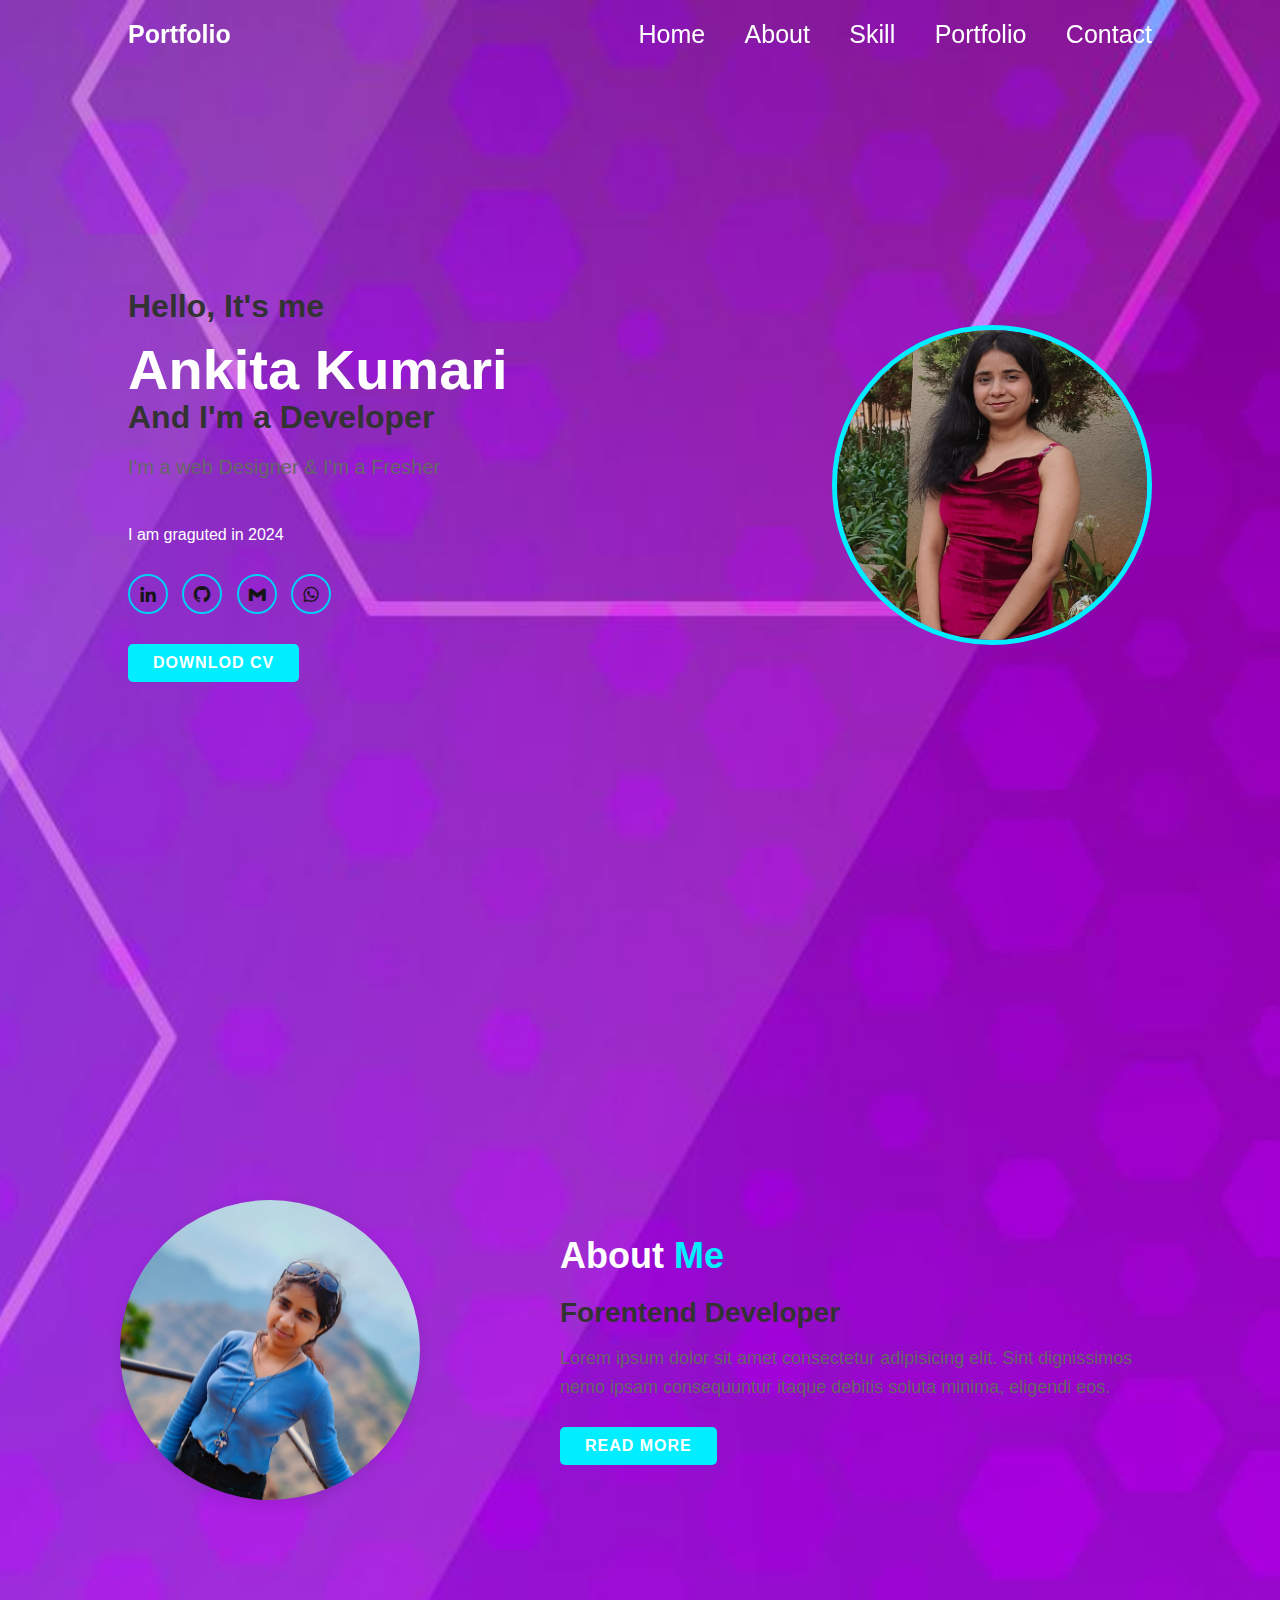
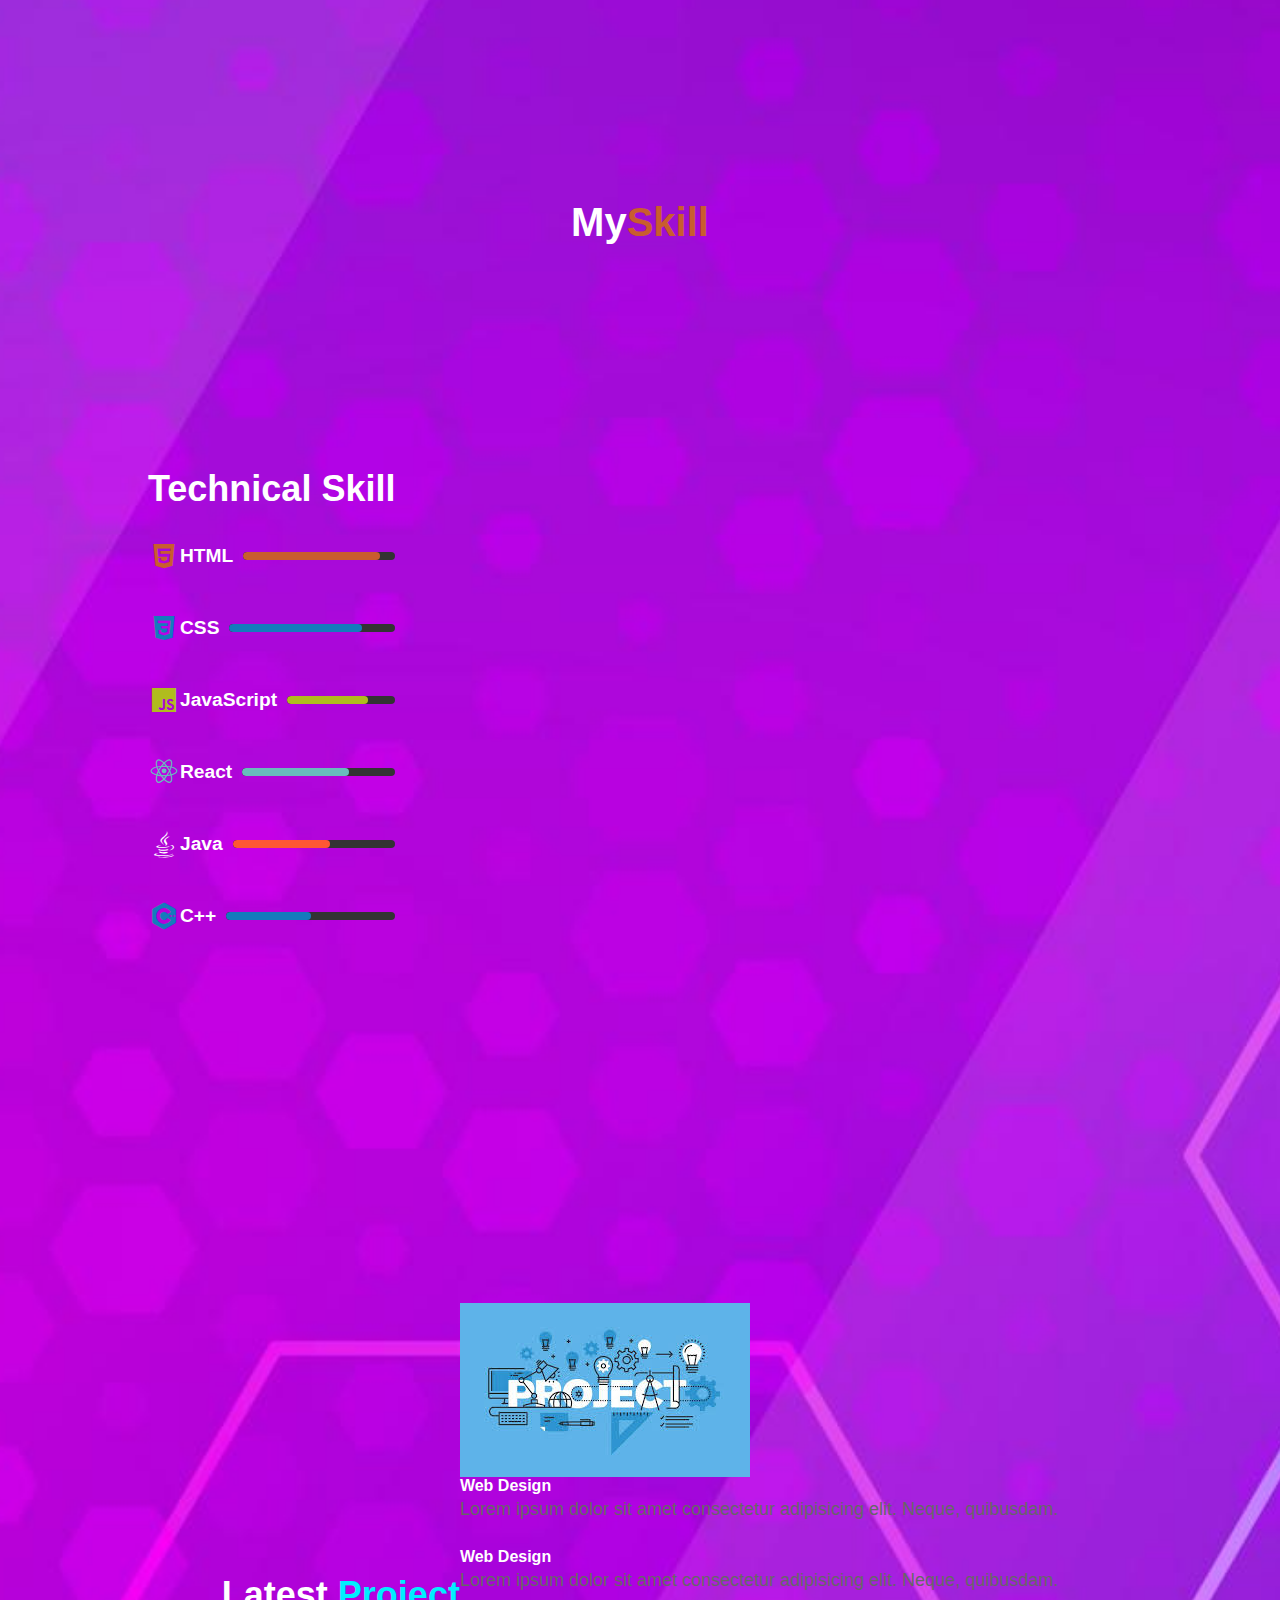
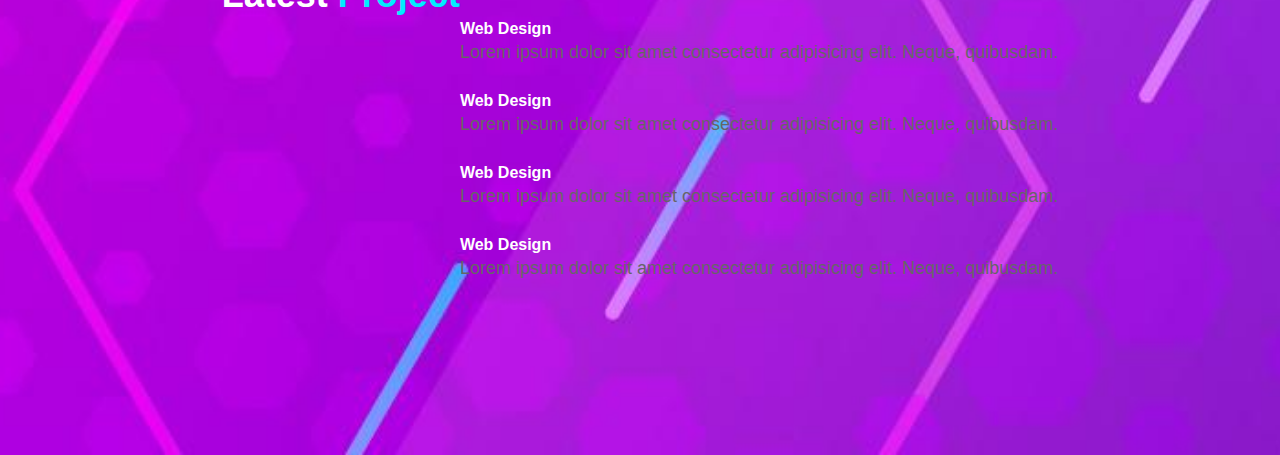
==== index.html @ 7ccfdf14 "first commit" ====
<html lang="en">
<head>
    <meta charset="UTF-8">
    <meta http-equiv="X-UA-Compatible" content="IE=edge">
    <meta name="viewport" content="width=device-width, initial-scale=1.0">
    <title>Portfolio</title>
    <link rel="stylesheet" href="index.css">
    <link rel="stylesheet" href="style.css">
    <link rel="stylesheet" href="home.css">
    <link rel="stylesheet" href="about.css">
    <link rel="stylesheet" href="https://cdnjs.cloudflare.com/ajax/libs/font-awesome/6.6.0/css/all.min.css" integrity="sha512-Kc323vGBEqzTmouAECnVceyQqyqdsSiqLQISBL29aUW4U/M7pSPA/gEUZQqv1cwx4OnYxTxve5UMg5GT6L4JJg==" crossorigin="anonymous" referrerpolicy="no-referrer" />
    <link  href='https://unpkg.com/boxicons@2.1.4/css/boxicons.min.css' rel="stylesheet">
</head>
<body>
    <header class="header">
        <a href="#" class="logo">Portfolio</a>


        <nav class = "navbar">
            <a href="#home">Home</a>
            <a href="#about" >About</a>
            <a href="#Skill">Skill</a>
            <a href="#Portfolio">Portfolio</a>
            <a href="#Contact">Contact</a>

        </nav>
    </header>
    <section class="home" id="home">
        <div class="home-content">
            <h3>Hello, It's me</h3>
            <h1>Ankita Kumari</h1>
            <h3>And I'm a<span class="text"> Developer</span></h3>
            <p>I'm a web Designer & I'm a Fresher</p>
            <br> I am graguted in 2024
            <div class="social-media">
                <a href="https://www.linkedin.com/in/ankita-kumari-023609249/"><i class='bx bxl-linkedin'></i></a>
                <a href="https://github.com/ankitasri20"><i class='bx bxl-github'></i></a>
                <a href="mailto:vermaankita0420@gmail.com"><i class='bx bxl-gmail' ></i></a>
                <a href="https://wa.me/8210759146"><i class="bx bxl-whatsapp"></i></a>
            </div>
            <a href="Ankita_Resume .pdf" class="btn">Downlod CV</a>
        </div>
        <div class="home-img">
            <img src="Image/dp2.jpg" alt="">
        </div>
    </section>

<!---about-->

    <section class="about" id="about">
        <div class="about-img">
            <img src="Image/rrr.jpg" alt="">
        </div>

        <div class="about-content">
            <h2 class="heading">About <span>Me</span></h2>
            <h3>Forentend Developer</h3>
            <p>Lorem ipsum dolor sit amet consectetur adipisicing elit. Sint dignissimos nemo ipsam consequuntur itaque debitis soluta minima, eligendi eos.</p>
            <a href="#" class="btn">Read More</a>
        </div>

    </section>


<!---skill-->

    <!-- <section class="skill" id="skill">
        <h2 class="heading">My<span>Skill</span></h2>

        <div class="skill-container">

            <div class="skill-box">
                <i class="fa-solid fa-code"></i>
                <h3>Web Developer</h3>
                <p>Lorem ipsum dolor sit amet consectetur adipisicing elit. Commodi autem quae deleniti minima repudiandae necessitatibus totam vero rem cum?</p>
                <a href="#" class="btn">Read more</a>


                <div class="skill-box">
                    <i class="fa-brands fa-android"></i>
                    <h3>App Developer</h3>
                    <p>Lorem ipsum dolor sit amet consectetur adipisicing elit. Commodi autem quae deleniti minima repudiandae necessitatibus totam vero rem cum?</p>
                    <a href="#" class="btn">Read more</a>


                    <div class="skill-box">
                        <i class="fa-solid fa-robot"></i>
                        <h3>Telegram bot</h3>
                        <p>Lorem ipsum dolor sit amet consectetur adipisicing elit. Commodi autem quae deleniti minima repudiandae necessitatibus totam vero rem cum?</p>
                        <a href="#" class="btn">Read more</a>

                        <div class="skill-box">
                            <i class="fa-solid fa-code"></i>
                            <h3>Web Developer</h3>
                            <p>Lorem ipsum dolor sit amet consectetur adipisicing elit. Commodi autem quae deleniti minima repudiandae necessitatibus totam vero rem cum?</p>
                            <a href="#" class="btn">Read more</a>
            </div> -->

            <!-- <section class="skill" id="skill">
                <h2 class="heading">My<span> Skill</span></h2>
            
                <div class="skill-container">
            
                    <div class="skill-box">
                        <i class="fa-solid fa-code"></i>
                        <h3>Web Developer</h3>
                        <p>Lorem ipsum dolor sit amet consectetur adipisicing elit. Commodi autem quae deleniti minima repudiandae necessitatibus totam vero rem cum?</p>
                        <a href="#" class="btn">Read more</a>
                    </div> 
            
                    <div class="skill-box">
                        <i class="fa-brands fa-android"></i>
                        <h3>App Developer</h3>
                        <p>Lorem ipsum dolor sit amet consectetur adipisicing elit. Commodi autem quae deleniti minima repudiandae necessitatibus totam vero rem cum?</p>
                        <a href="#" class="btn">Read more</a>
                    </div> 
            
                    <div class="skill-box">
                        <i class="fa-solid fa-robot"></i>
                        <h3>Telegram Bot</h3>
                        <p>Lorem ipsum dolor sit amet consectetur adipisicing elit. Commodi autem quae deleniti minima repudiandae necessitatibus totam vero rem cum?</p>
                        <a href="#" class="btn">Read more</a>
                    </div> 
            
                    <div class="skill-box">
                        <i class="fa-solid fa-code"></i>
                        <h3>Web Developer</h3>
                        <p>Lorem ipsum dolor sit amet consectetur adipisicing elit. Commodi autem quae deleniti minima repudiandae necessitatibus totam vero rem cum?</p>
                        <a href="#" class="btn">Read more</a>
                    </div> 
            
                </div> 
            </section> -->

            <!-- <h1 class="sub-title">My <span>Skills</span></h1>

            <section>
                <div class="container1" id="Skills">
                    <h1 class="heading1">Technical Skills</h1>
                    <div class="Technical-bars">
                        <div class="bar"><i style="color: #c95d2e" class='bx bxl-html5'></i>
                            <div class="info">
                                <span>HTML</span>
                            </div>
                            <div class="progress-line html">
                                <span></span>
                            </div>
                        </div>
                        <div class="bar"><i style="color: #147bbc" class='bx bxl-css3' ></i>
                            <div class="info">
                                <span>CSS</span>
                            </div>
                            <div class="progress-line CSS">
                                <span></span>
                            </div>
                        </div>

                        <div class="bar"><i style="color: #b0bc1e" class='bx bxl-javascript' ></i>
                            <div class="info">
                                <span>Java Script</span>
                            </div>
                            <div class="progress-line JavaScript">
                                <span></span>
                            </div>
                        </div>


                        <div class="bar"><i style="color: #69bcbc" class='bx bxl-react' ></i>
                            <div class="info">
                                <span>React</span>
                            </div>
                            <div class="progress-line React">
                                <span></span>
                            </div>

                        </div>

                        <div class="bar"><i style="color: white" class='bx bxl-java' ></i>
                            <div class="info">
                                <span>Java</span>
                            </div>
                            <div class="progress-line Java">
                                <span></span>
                            </div>

                        </div>

                        <div class="bar"><i style="color: #147bbc" class='bx bxl-c-plus-plus' ></i>
                            <div class="info">
                                <span>C++</span>
                            </div>
                            <div class="progress-line bxl-c-plus-plus">
                                <span></span>
                            </div>
                        </div>
                    </div>
                </div>


                <div class="container1">
                    <h1 class="heading1">Professional Skills</h1>

                    <div class="radial-bars">

                        <svg x="0px" y="0px" viewBox ="0 0 200 200">
                            <circle class="progress-bar" cx="100" cy="100" r="80"></circle>
                            <circle class="path path-1" cx="100" cy="100" r="80"></circle>
                        </svg>
                        <div class="percentage">90%</div>
                        <div class="text">creativity</div>
                    </div>

                    <div class="radial-bars">
                        
                        <svg x="0px" y="0px" viewBox ="0 0 200 200">
                            <circle class="progress-bar" cx="100" cy="100" r="80"></circle>
                            <circle class="path path-1" cx="100" cy="100" r="80"></circle>
                        </svg>
                        <div class="percentage">65%</div>
                        <div class="text">Communication</div>
                    </div>

                    <div class="radial-bars">
                        
                        <svg x="0px" y="0px" viewBox ="0 0 200 200">
                            <circle class="progress-bar" cx="100" cy="100" r="80"></circle>
                            <circle class="path path-1" cx="100" cy="100" r="80"></circle>
                        </svg>
                        <div class="percentage">75%</div>
                        <div class="text">Problem Solving</div>
                    </div>

                    <div class="radial-bars">
                        
                        <svg x="0px" y="0px" viewBox ="0 0 200 200">
                            <circle class="progress-bar" cx="100" cy="100" r="80"></circle>
                            <circle class="path path-1" cx="100" cy="100" r="80"></circle>
                        </svg>
                        <div class="percentage">85%</div>
                        <div class="text">Team Work</div>
                    </div>

                </div>
            </section> -->



    <h1 class="sub-title" id="Skill">My <span> Skill</span></h1>

<section>
    <div class="container1" >
        <h1 class="heading">Technical Skill</h1>
        <div class="Technical-bars">
            <div class="bar">
                <i style="color: #c95d2e" class='bx bxl-html5'></i>
                <div class="info">
                    <span>HTML</span>
                </div>
                <div class="progress-line html">
                    <span></span>
                </div>
            </div>

            <div class="bar">
                <i style="color: #147bbc" class='bx bxl-css3'></i>
                <div class="info">
                    <span>CSS</span>
                </div>
                <div class="progress-line CSS">
                    <span></span>
                </div>
            </div>

            <div class="bar">
                <i style="color: #b0bc1e" class='bx bxl-javascript'></i>
                <div class="info">
                    <span>JavaScript</span>
                </div>
                <div class="progress-line JavaScript">
                    <span></span>
                </div>
            </div>

            <div class="bar">
                <i style="color: #69bcbc" class='bx bxl-react'></i>
                <div class="info">
                    <span>React</span>
                </div>
                <div class="progress-line React">
                    <span></span>
                </div>
            </div>

            <div class="bar">
                <i style="color: white" class='bx bxl-java'></i>
                <div class="info">
                    <span>Java</span>
                </div>
                <div class="progress-line Java">
                    <span></span>
                </div>
            </div>

            <div class="bar">
                <i style="color: #147bbc" class='bx bxl-c-plus-plus'></i>
                <div class="info">
                    <span>C++</span>
                </div>
                <div class="progress-line Cplusplus">
                    <span></span>
                </div>
            </div>
        </div>
    </div>

    <!-- <div class="container2">
        <h1 class="heading2 ">Professional Skills</h1>

        <div class="radial-bars">
            <svg x="0px" y="0px" viewBox="0 0 200 200">
                <circle class="progress-bar" cx="100" cy="100" r="80"></circle>
                <circle class="path path-1" cx="100" cy="100" r="80"></circle>
            </svg>
            <div class="percentage">90%</div>
            <div class="text">Creativity</div>
        </div>

        <div class="radial-bars">
            <svg x="0px" y="0px" viewBox="0 0 200 200">
                <circle class="progress-bar" cx="100" cy="100" r="80"></circle>
                <circle class="path path-1" cx="100" cy="100" r="80"></circle>
            </svg>
            <div class="percentage">65%</div>
            <div class="text">Communication</div>
        </div>

        <div class="radial-bars">
            <svg x="0px" y="0px" viewBox="0 0 200 200">
                <circle class="progress-bar" cx="100" cy="100" r="80"></circle>
                <circle class="path path-1" cx="100" cy="100" r="80"></circle>
            </svg>
            <div class="percentage">75%</div>
            <div class="text">Problem Solving</div>
        </div>

        <div class="radial-bars">
            <svg x="0px" y="0px" viewBox="0 0 200 200">
                <circle class="progress-bar" cx="100" cy="100" r="80"></circle>
                <circle class="path path-1" cx="100" cy="100" r="80"></circle>
            </svg>
            <div class="percentage">85%</div>
            <div class="text">Team Work</div>
        </div>
    </div> -->
</section>

            
     <!---portfolio-->
     
            <section class="Portfolio" id="Portfolio">
                <h2 class="heading">Latest <span>Project</span></h2>

                <div class="portfolio-container">
                    <div class="portfolio-box">
                        <img src="Image/img.jpeg" alt="">
                        <div class="portfolio-layer">
                            <h4>Web Design</h4>
                            <p>Lorem ipsum dolor sit amet consectetur adipisicing elit. Neque, quibusdam.</p>
                            <i class="fa-solid fa-up-right-from-square"></i>

                        </div>
                    </div>


                    <div class="portfolio-box">
                        <img src="img.jpeg" alt="">
                        <div class="portfolio-layer">
                            <h4>Web Design</h4>
                            <p>Lorem ipsum dolor sit amet consectetur adipisicing elit. Neque, quibusdam.</p>
                            <i class="fa-solid fa-up-right-from-square"></i>

                        </div>
                    </div>


                    <div class="portfolio-box">
                        <img src="img.jpeg" alt="">
                        <div class="portfolio-layer">
                            <h4>Web Design</h4>
                            <p>Lorem ipsum dolor sit amet consectetur adipisicing elit. Neque, quibusdam.</p>
                            <i class="fa-solid fa-up-right-from-square"></i>

                        </div>
                    </div>

                    <div class="portfolio-box">
                        <img src="img.jpeg" alt="">
                        <div class="portfolio-layer">
                            <h4>Web Design</h4>
                            <p>Lorem ipsum dolor sit amet consectetur adipisicing elit. Neque, quibusdam.</p>
                            <i class="fa-solid fa-up-right-from-square"></i>

                        </div>
                    </div>

                    <div class="portfolio-box">
                        <img src="img.jpeg" alt="">
                        <div class="portfolio-layer">
                            <h4>Web Design</h4>
                            <p>Lorem ipsum dolor sit amet consectetur adipisicing elit. Neque, quibusdam.</p>
                            <i class="fa-solid fa-up-right-from-square"></i>

                        </div>
                    </div>

                    <div class="portfolio-box">
                        <img src="img.jpeg" alt="">
                        <div class="portfolio-layer">
                            <h4>Web Design</h4>
                            <p>Lorem ipsum dolor sit amet consectetur adipisicing elit. Neque, quibusdam.</p>
                            <i class="fa-solid fa-up-right-from-square"></i>

                        </div>
                    </div>
                </div>
            </section>

    </section>
    <script src="index.js"></script>
</body>
</html>
---- index.css ----
*
{
    margin: 0;
    padding: 0;
    box-sizing: border-box;
    font-family: 'poppins' , sans-serif;
}
body {
    position: relative;
    width: 100%;
    min-height: 100vh; /* Ensures body height covers the entire viewport */
    background: url('Image/14121199_5442673.jpg'); 
    background-size: cover;
    background-position: center;
    padding: 70px 10% 0;
}

section {
    width: 100%;
    min-height: 100vh; /* Makes sure each section covers the viewport height */
    display: flex;
    justify-content: center;
    align-items: center;
}

.header
{
    position: fixed;
    top: 0;
    left: 0;
    width: 100%;
    padding: 20px 10%;
    background-color: transparent;
    display: flex;
    justify-content: space-between;
    align-items: center;
    z-index: 100;
}
.logo {
    position: relative;
    font-size: 25px;
    color: #fff;
    text-decoration: none;
    font-weight: 600;
    
}
.navbar a {
    display: inline-block;
    font-size: 25px;
    color: #fff;
    text-decoration: none;
    font-weight: 500;
    margin-left: 35px;
    transition: .3s;
}
.navbar a:hover{
    color: #0ef;
}
/* .home {
    position: relative;
    width: 100%;
    justify-content: space-between;
    height: 100vh;

    background-size: cover;
    background-position: center;
    display: flex;
    align-items: center;
    padding: 70px 10% 0;   
}
.home-content {
    max-width: 600px;
}
.home-content h3 {
    font-size: 32px;
    font-weight: 700;

}
.home-content h1 {
    font-size: 56px;
    font-weight: 700;
    margin: -3px 0;


}
.home-content p {
    font-size: 20px;

} */
/* .social-media a {
    display: inline-flex;
    justify-content: center;
    align-items: center;
    width: 40px;
    height: 40px;
    background-color: transparent;
    border: 2px solid rgb(1, 208, 244);
    border-radius: 70%;
    font-size: 20px;
    color: rgb(21, 21, 21);
    text-decoration: none;
    margin: 30px 10px 30px 0;
}
.social-media  a:hover {
    background: #0ef;
    color: #081b29;
    box-shadow: 0 0 20px #0ef;
}
.btn {
    display: inline-block;
    padding: 12px 28px;
    background: #0ef;
    border-radius: 40px;
    font-size: 16px;
    color: #081b29;
    letter-spacing: 1px;
    text-decoration: none;
    font-weight: 600;

    
}
.btn:hover {
    box-shadow: 0 0 5px cyan,
    0 0 25px cyan, 0 0 50px cyan,
    0 0 100px cyan, 0 0 200px cyan
}

.home-img img{
    width: 25vw;
    height: 25vw;
    border-radius: 50%;
    border: 5px solid #0ef;
    object-fit: cover;
    animation: none;
}

@keyframes floatImage {
    0% {
        transform: translatey(0);
    }
    50% {
        transform: translateY(-2.4rem);
    }
    100% {
        transform: translateY(0);
    }
} */

/* 
.about-img img {
    width: 30vw; 
    height: 30vw; 
    border-radius: 50%;
    border: 5px solid #0ef;
    object-fit: cover;
    align-items: flex-start;
}

.heading {
    text-align: left;
    font-size: 4.5rem;

}

.about-content h2 {
    text-align: left;
    line-height: 1.6;
}

.about-content h3 {
    font-size: 2.6rem;

}

.about-content p {
    font-size: 1.6rem;
    margin: 2rem 0 3rem;

}





.sub-title {
    text-align: center;
    font-size: 60px;
    padding-bottom: 70px;
    padding-top: 30px;
}

.sub-title span {
    color: #0ef;
}

.section {
    display: flex;
    justify-content: center;
    flex-wrap: wrap;
}

.container1 {
    align-items: left;
    width: 600px;
    height: 500px;
    padding: 75px 90px;
    margin-left: 120px;
}

.heading {
    text-align: left;
    text-decoration: underline;
    text-underline-offset: 5px;
    text-decoration-thickness: 3px;
    margin-bottom: 5px;
}

.bar {
    font-size: 23px;
}

.Technical-bars .bar {
    margin: 40px 0;  Corrected shorthand 
}

.Technical-bars .bar:first-child {
    margin-top: 0;
}

.Technical-bars .bar:last-child {
    margin-bottom: 0;
}

.Technical-bars .bar .info {
    margin-bottom: 5px;
}

.Technical-bars .bar .info span {
    font-size: 17px;
    font-weight: 500;
    animation: showText 0.5s 1s linear forwards;
    opacity: 0;
}

.Technical-bars .bar .progress-line {
    position: relative;
    border-radius: 10px;
    width: 100%;
    height: 5px;
    background-color: #000000;
    animation: animate 1s cubic-bezier(1, 0, 0, 0.5, 1) forwards;
    transform: scaleX(0);
    transform-origin: left;
}

@keyframes animate {
    100% {
        transform: scaleX(1);
    }
}

@keyframes showText {
    to {
        opacity: 1;
    }
}

 */













/* .skill h2 {
    margin-bottom: 5rem;

}
.skill-container {
    display: flex;
    justify-content: center;
    align-items: center;
    flex-wrap: wrap;
    gap: 2rem;
}

.skill-container .skill-box {
    flex:  1 1 30rem;
    background-color: var(--snd--bg--color);
    padding: 3rem 2rem 4rem;
    border-radius: 2rem;
    text-align: center;
    border: .2rem solid var(--bg-color);
    transition: .5s ease;

}
.skill-container .skill-box{
    border-color: var(--main-color);
    transform: scale(1.02);
} */

/* .skill h2 {
    margin-bottom: 5rem;
}

.skill-container {
    display: flex;
    justify-content: center;
    align-items: center;
    flex-wrap: wrap;
    gap: 2rem;
}

.skill-container .skill-box {
    flex: 1 1 30rem;
    background-color: var(--snd--bg--color);
    padding: 3rem 2rem 4rem;
    border-radius: 2rem;
    text-align: center;
    border: .2rem solid var(--bg-color);
    transition: .5s ease;
}

.skill-container .skill-box:hover {
    border-color: var(--main-color);
    transform: scale(1.02); /* Only apply the scale on hover */





/* 
section {
    display: flex;
    flex-wrap: wrap;

}

.container1{
    width: 600px;
    height: 500px;
    padding: 75px 90px;
    margin-left: 120px;
}
.heading1 {
    text-align: center;
    text-decoration: underline;
    text-underline-offset: 10px;
    margin-bottom: 50px;
}
.bar {
    font-size: 23px;
}
.Technical-bars .bar {
    margin-top: 40px 0;

}

.Technical-bars .bar:first-child{
    margin-top: 0;
}
.Technical-bars .bar:last-child {
    margin-bottom: 0;
}
.Technical-bars .bar .info {
    margin-bottom: 5px;
}

.Technical-bars .bar .info span {
    font-size: 17px;
    font-weight: 500;
    animation:  showText 0.5s 1s linear forwards;
    opacity: 0;
}
.Technical-bars .bar .progress-line{
    position: relative;
    border-radius: 10px;
    width: 100%;
    height: 5px;
    background-color: #000000;
    animation: animate 1s cubic-bezier(1,0,0,5,1) forwards;
    transform: scaleX(0);
    transform-origin: left;
}
@keyframes animate{
    100%{
        transform: scaleX(1);
    }
}
.Technical-bars .bar .progress-line span{
    height: 100%;
    background-color: #0ef;
    position: absolute;
    border-radius: 10px;
    animation: animate 1s 1s cubic-bezier(1,0,0,5,1) forwards;
    transform: scale(0);
    transform-origin: left;

}

.progress-bar {
    fill: none;
    stroke: #ddd;
    stroke-width: 20;
}
.path {
    fill: none;
    stroke-width: 20;
    stroke-dasharray: 502; 
    stroke-dashoffset: 502;
    transition: stroke-dashoffset 1s ease-in-out;
}
.path-1 {
    stroke: #0ef;
    stroke-dashoffset: calc(502 - (502 * 90) / 100); 
}


.progress-line.html span {
    width: 90%;

}
.progress-line.CSS span {
    width: 60%;
    
}
.progress-line.JavaScript span {
    width: 80%;
    
}
.progress-line.React span {
    width: 85%;
    
}
.progress-line.Java span {
    width: 60%;
    
}
.progress-line.Cplusplus span {
    width: 70%;
    
}
.progress-line span::after{
    position: absolute;
    padding: 1px 8px;
    background-color: #000;
    color: #fff;
    
}

.progress-line {
    position: relative;
    border-radius: 10px;
    width: 100%;
    height: 5px;
    background-color: #000;
}

@keyframes animate {
    100% {
        transform: scaleX(1);
    }
} */

/* section{
    display: flex;
    flex-wrap: wrap;
}

.container1{
    width: 600px;
    height: 500px;
    padding: 75px 90px;
    margin-left: 120px;

}
.heading1{
    text-align: center;
    text-decoration: underline;
    text-underline-offset: 10px;
    text-decoration-thickness: 5px;
    margin-bottom: 50px;

}
.bar{
    font-size: 23px;
}

.Technical-bars bar {
    margin-top: 40px 0;
}
.Technical-bars .bar:first-child{
    margin-top: 0;
}
.Technical-bars .bar:last-child{
    margin-bottom: 0;
}
.Technical-bars .bar .info{
    margin-bottom: 5px;
}
.Technical-bars .bar .info span{
    font-size: 17px;
    font-weight: 500;
    animation: ShowText 0.5s 1s linear forwards;
    opacity: 0;
}
.Technical-bars .bar .progress-line{
    
} */



/* .skill {
        align-items: top;
    }
    
.skill h2 {
        margin-bottom: 5rem;
        text-align: center;
    }
    
.skill-container {
        display: flex;
        justify-content: center;
        align-items: center;
        flex-wrap: wrap;
        gap: 2rem; 
    }
    
.skill-container .skill-box {
        flex: 1 1 30rem; 
        background-color: var(--snd--bg--color);
        padding: 3rem 2rem 4rem;
        border-radius: 2rem;
        text-align: center;
        border: .2rem solid var(--bg-color);
        transition: .5s ease;
    }
    
.skill-container .skill-box:hover {
        border-color: var(--main-color);
        transform: scale(1.02);
    }
    
.skill-box  i {
        font-size: 7rem;
        color: var(--main-color);

    
}

.skill-box h3 {
    font-size: 2.6rem;
}

.skill-box p {
    font-size: 1.6rem;
    margin: 1rem 0 3rem;
} */


































/* 
.Portfolio {
    background-image: var(--snd--bg--color);
}
.Portfolio h2 {
    margin-bottom: 4rem;    

}
.portfolio-container {
    display: grid;
    grid-template-columns: repeat(3, 1fr);
    align-items: center;
    gap: 2.5rem;

}

.portfolio-container .portfolio-box{
    position: relative;
    border-radius: 2rem;
    box-shadow: 0 0 1rem var(--bg-color);
    overflow: hidden;
    display: flex;
}
.portfolio-box img {
    width: 100%;
    transition:  .5s ease;
    opacity: 0.7;

}

.portfolio-box:hover img {
    transform: scale(1.1);
}

.portfolio-box .portfolio-layer {
    position: absolute;
    bottom: 0;
    left: 0;
    width: 100%;
    height: 100%;
    background: linear-gradient(rgba(0, 0, 0, 0.1) var(--main-color));
    display: flex;
    justify-content: center;
    align-items: center;
    flex-direction: column;
    text-align: center;
    padding: 0 4rem;
    transform: translatey(100%);
    transition: .5s ease;

}

.portfolio-box:hover .portfolio-layer {
    transform: translatey(0);
}

.portfolio-layer h4 {
    font-size: 1.7rem;

}

.portfolio-layer {
    font-size: 1.6rem;
    margin: .3rem 0 1rem;
}
.portfolio-layer a{
    display: inline-flex;
    justify-content: center;
    align-items: center;
    width: 5rem;
    height: 5rem;
    background: var(--text-color);
    border-radius: 50%;
}

.portfolio-layer a i {
    font-size: 2rem;
    color: var(--snd--bg--color);
} */
---- style.css ----
/* General Styles */
body {
    font-family: 'Arial', sans-serif;
    background-color: #1e1e1e; /* Dark background */
    color: #fff;
    margin: 0;
    padding: 0;
}

/* Container */
.container1 {
    max-width: 50%; /* Takes up the first 50% of the screen */
    padding: 20px;
    position: absolute;
    left: 10%; /* Shift content 10% from the left edge */
     /* Adjust this value to reduce space between title and container */
    height: auto; /* Remove full-screen height to allow natural flow */
}

/* Heading styles */
.sub-title, .heading {
    text-align: left;
    font-size: 2.5rem;
    margin-bottom: 10px; /* Reduced margin to decrease space between title and container */
    color: #fff;
}

.sub-title {
    display: flex;
    justify-content: center; /* Center content horizontally */
    align-items: center; /* Center content vertically */
    font-size: 2.5rem;
    color: #fff;
}

.sub-title span {
    color: #c95d2e;
}

/* Skill Bars */
.Technical-bars {
    display: flex;
    flex-direction: column;
    gap: 20px;
}

.bar {
    display: flex;
    align-items: center;
    justify-content: space-between;
    padding: 10px 0;
    border-radius: 10px;
    position: relative;
}

.bar i {
    font-size: 2rem;
    color: inherit;
}

.info span {
    font-size: 1.2rem;
    font-weight: bold;
}

/* Progress Line */
.progress-line {
    width: 80%;
    height: 8px;
    background-color: #333;
    border-radius: 5px;
    position: relative;
    overflow: hidden;
    margin-left: 10px;
}

.progress-line span {
    display: block;
    height: 100%;
    border-radius: 5px;
    animation: progress-animation 1.5s ease-in-out;
}

/* Skill-specific colors and progress */
.progress-line.html span {
    width: 90%;
    background-color: #c95d2e;
}

.progress-line.CSS span {
    width: 80%;
    background-color: #147bbc;
}

.progress-line.JavaScript span {
    width: 75%;
    background-color: #b0bc1e;
}

.progress-line.React span {
    width: 70%;
    background-color: #69bcbc;
}

.progress-line.Java span {
    width: 60%;
    background-color: #ff5733;
}

.progress-line.Cplusplus span {
    width: 50%;
    background-color: #147bbc;
}

/* Animation for Progress Bars */
@keyframes progress-animation {
    from {
        width: 0;
    }
    to {
        width: 100%;
    }
}
---- home.css ----
.home {
    position: relative;
    width: 100%;
    justify-content: space-between;
    height: 100vh;

    background-size: cover;
    background-position: center;
    display: flex;
    align-items: center;
    padding: 70px 10% 0;   
}
.home-content {
    max-width: 600px;
}
.home-content h3 {
    font-size: 32px;
    font-weight: 700;

}
.home-content h1 {
    font-size: 56px;
    font-weight: 700;
    margin: -3px 0;


}
.home-content p {
    font-size: 20px;

}
.social-media a {
    display: inline-flex;
    justify-content: center;
    align-items: center;
    width: 40px;
    height: 40px;
    background-color: transparent;
    border: 2px solid rgb(1, 208, 244);
    border-radius: 70%;
    font-size: 20px;
    color: rgb(21, 21, 21);
    text-decoration: none;
    margin: 30px 10px 30px 0;
}
.social-media  a:hover {
    background: #0ef;
    color: #081b29;
    box-shadow: 0 0 20px #0ef;
}
.btn {
    display: inline-block;
    padding: 12px 28px;
    background: #0ef;
    border-radius: 40px;
    font-size: 16px;
    color: #081b29;
    letter-spacing: 1px;
    text-decoration: none;
    font-weight: 600;

    
}
.btn:hover {
    box-shadow: 0 0 5px cyan,
    0 0 25px cyan, 0 0 50px cyan,
    0 0 100px cyan, 0 0 200px cyan
}

.home-img img{
    width: 25vw;
    height: 25vw;
    border-radius: 50%;
    border: 5px solid #0ef;
    object-fit: cover;
    animation: none;
}

@keyframes floatImage {
    0% {
        transform: translatey(0);
    }
    50% {
        transform: translateY(-2.4rem);
    }
    100% {
        transform: translateY(0);
    }
}
---- about.css ----
.about {
    display: flex;
    align-items: center; /* Vertically center the content */
    justify-content: space-around; /* Distribute space between the image and content */
    padding: 50px;
}

.about-img img {
    width: 300px;
    height: 300px; /* Make the height equal to width to ensure it's a perfect circle */
    border-radius: 50%; /* Make the image circular */
    object-fit: cover; /* Ensure the image fits within the circle */
    box-shadow: 0 5px 15px rgba(0, 0, 0, 0.1); /* Soft shadow */
}

.about-content {
    max-width: 600px;
}

.heading {
    font-size: 36px;
    margin-bottom: 20px;
}

.heading span {
    color: #0ef; /* Highlighted text color */
}

h3 {
    font-size: 28px;
    color: #333;
    margin-bottom: 15px;
}

p {
    font-size: 18px;
    line-height: 1.6;
    color: #666;
    margin-bottom: 25px;
}

.btn {
    display: inline-block;
    padding: 10px 25px;
    background-color: #0ef;
    color: #fff;
    text-transform: uppercase;
    text-decoration: none;
    font-weight: bold;
    border-radius: 5px;
    transition: background-color 0.3s ease;
}

.btn:hover {
    background-color: #08c;
}

/* Responsive for smaller screens */
@media (max-width: 768px) {
    .about {
        flex-direction: column; /* Stack the image and content */
        text-align: center; /* Center the text */
    }

    .about-img {
        margin-bottom: 20px;
    }

    .about-content {
        max-width: 100%;
    }
}
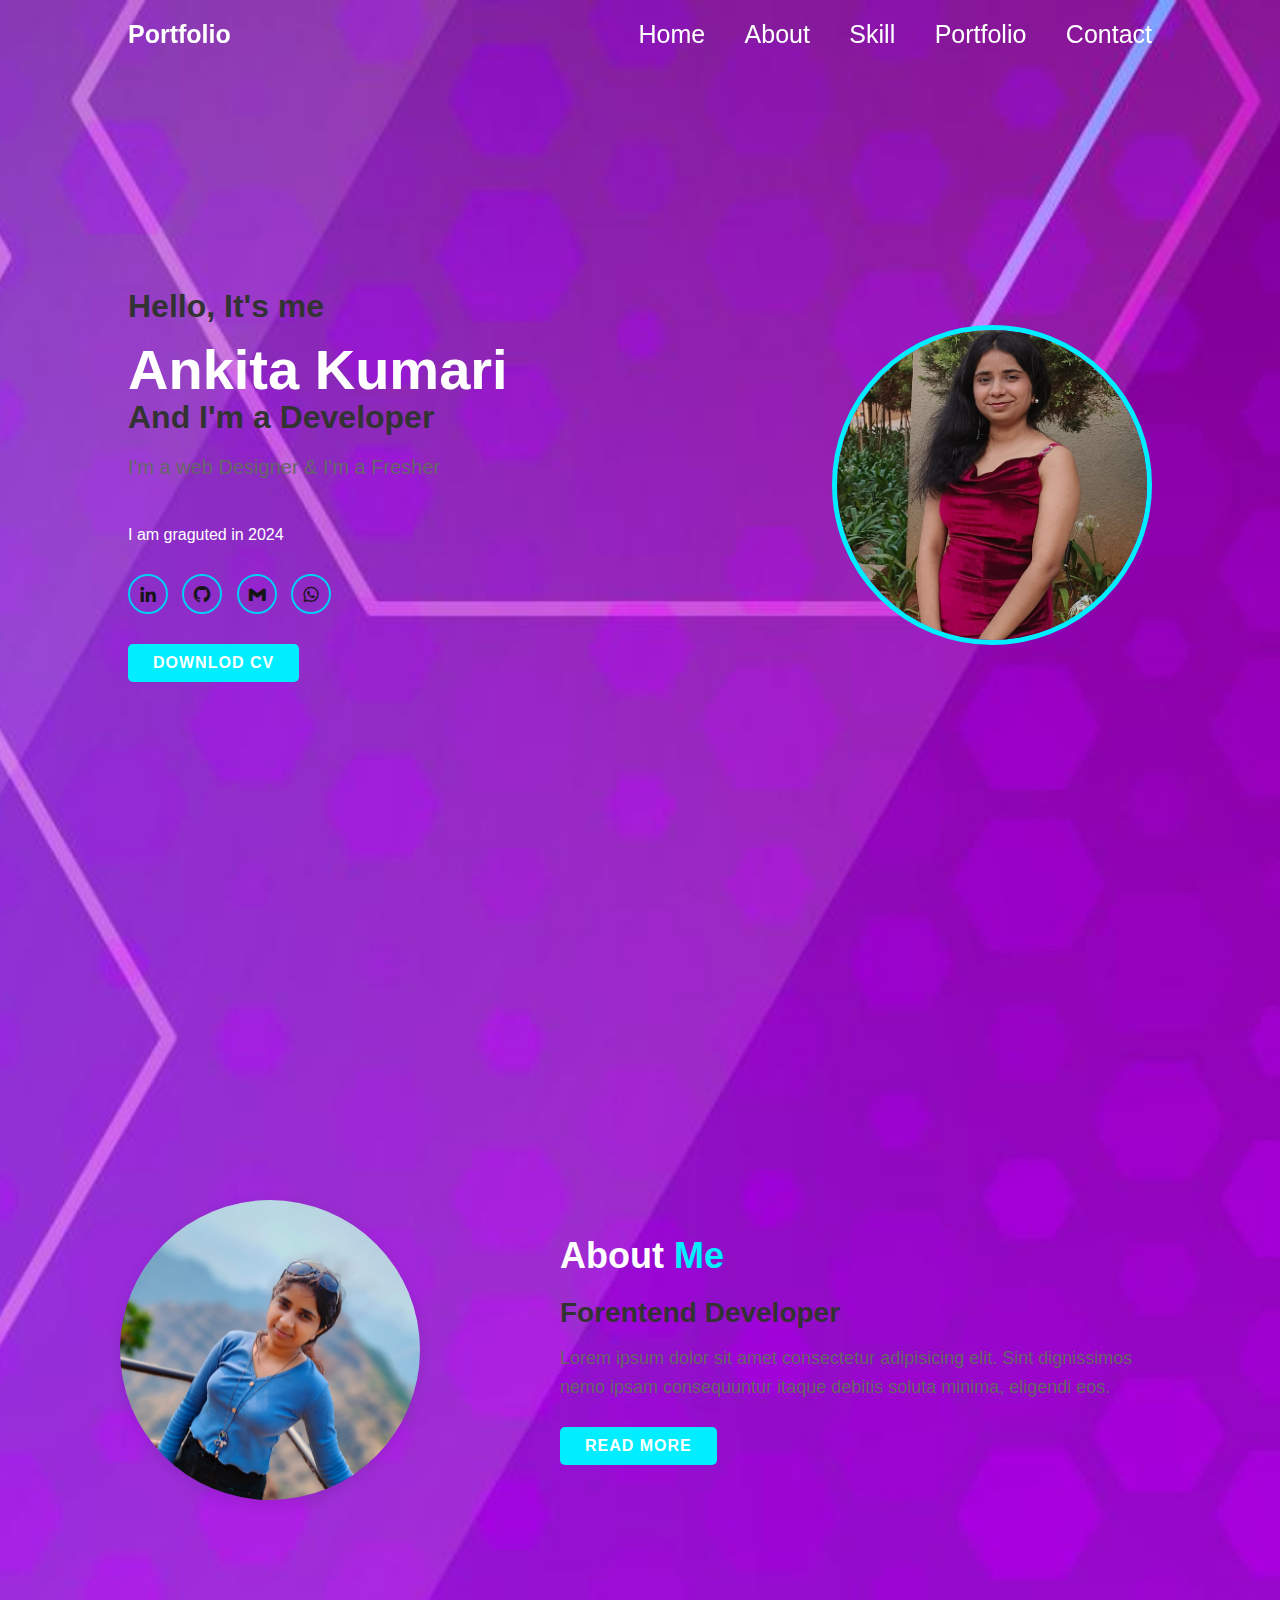
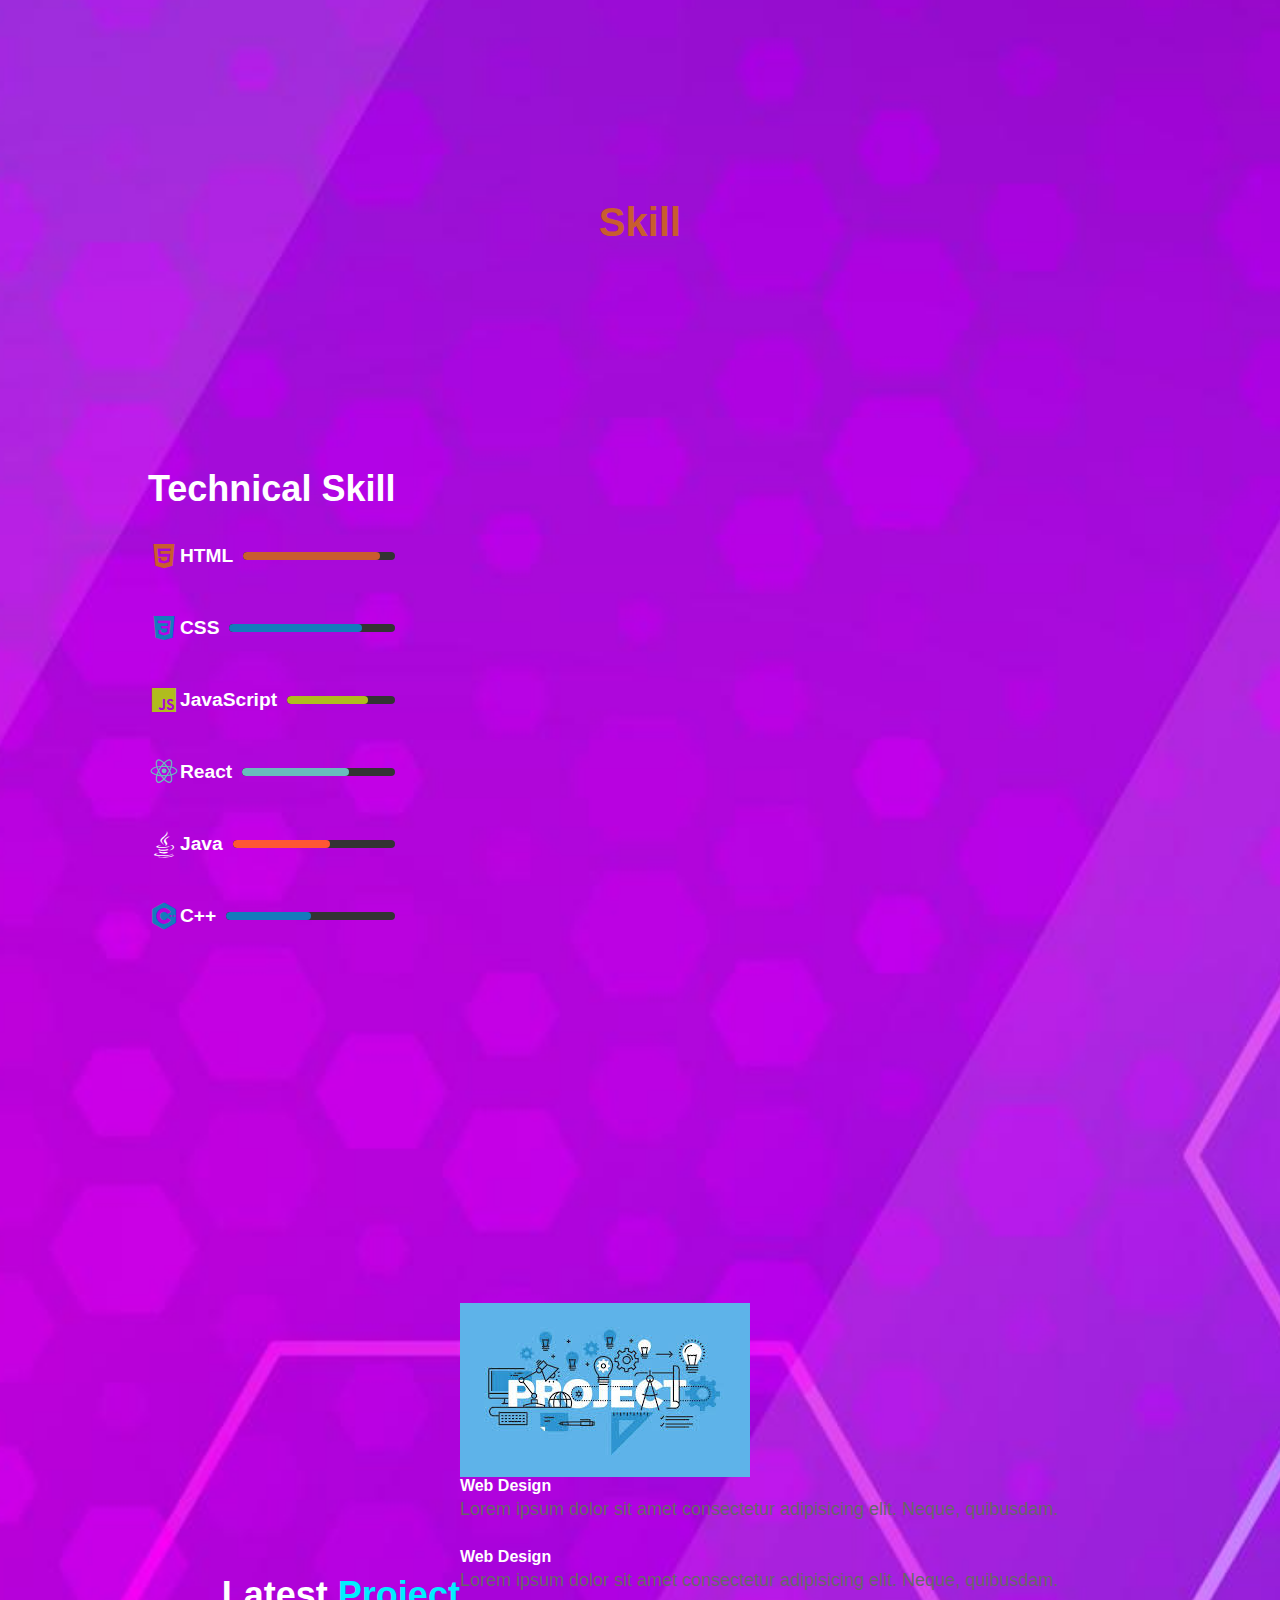
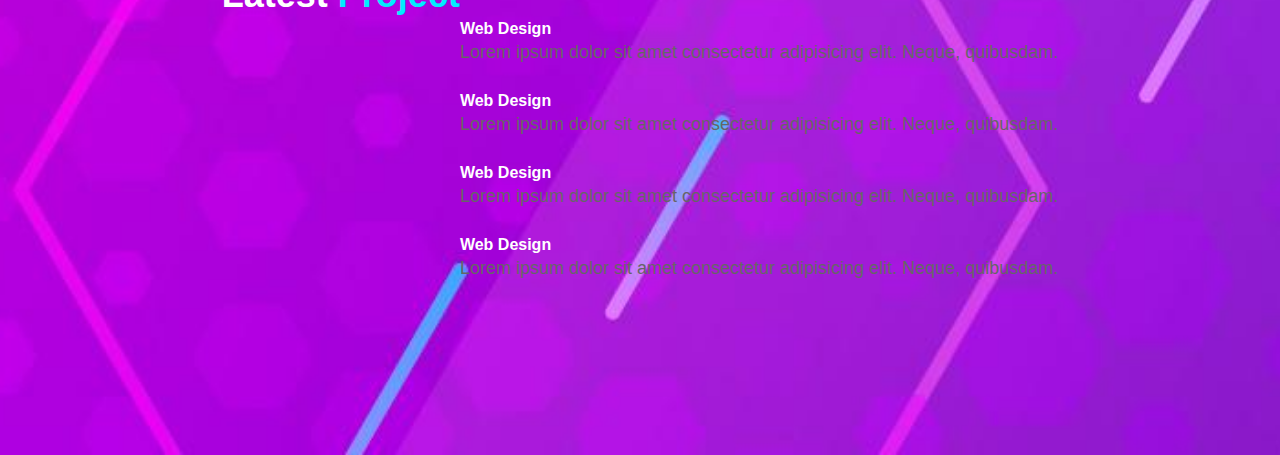
==== commit 83afd13d: "Removed my from my skill" ====
--- a/index.html
+++ b/index.html
@@ -245,7 +245,7 @@
 
 
 
-    <h1 class="sub-title" id="Skill">My <span> Skill</span></h1>
+    <h1 class="sub-title" id="Skill"> <span> Skill</span></h1>
 
 <section>
     <div class="container1" >
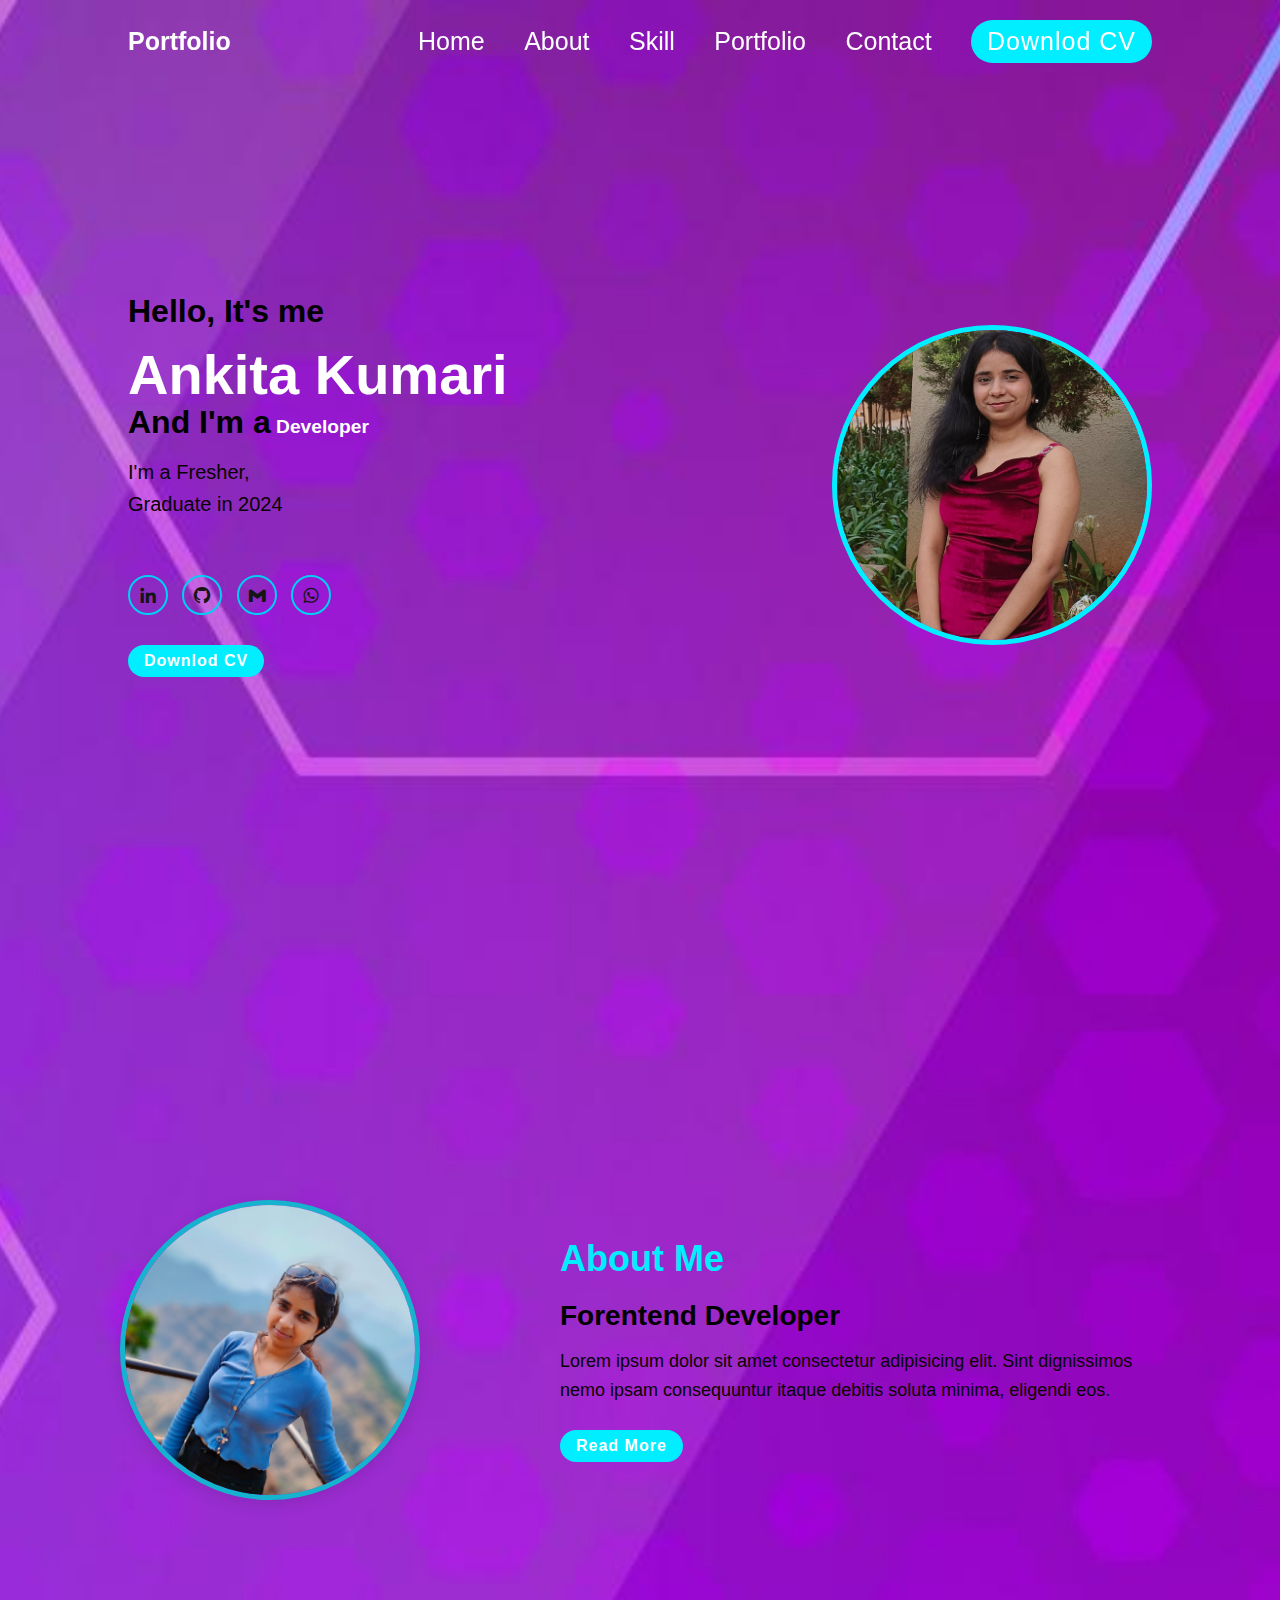
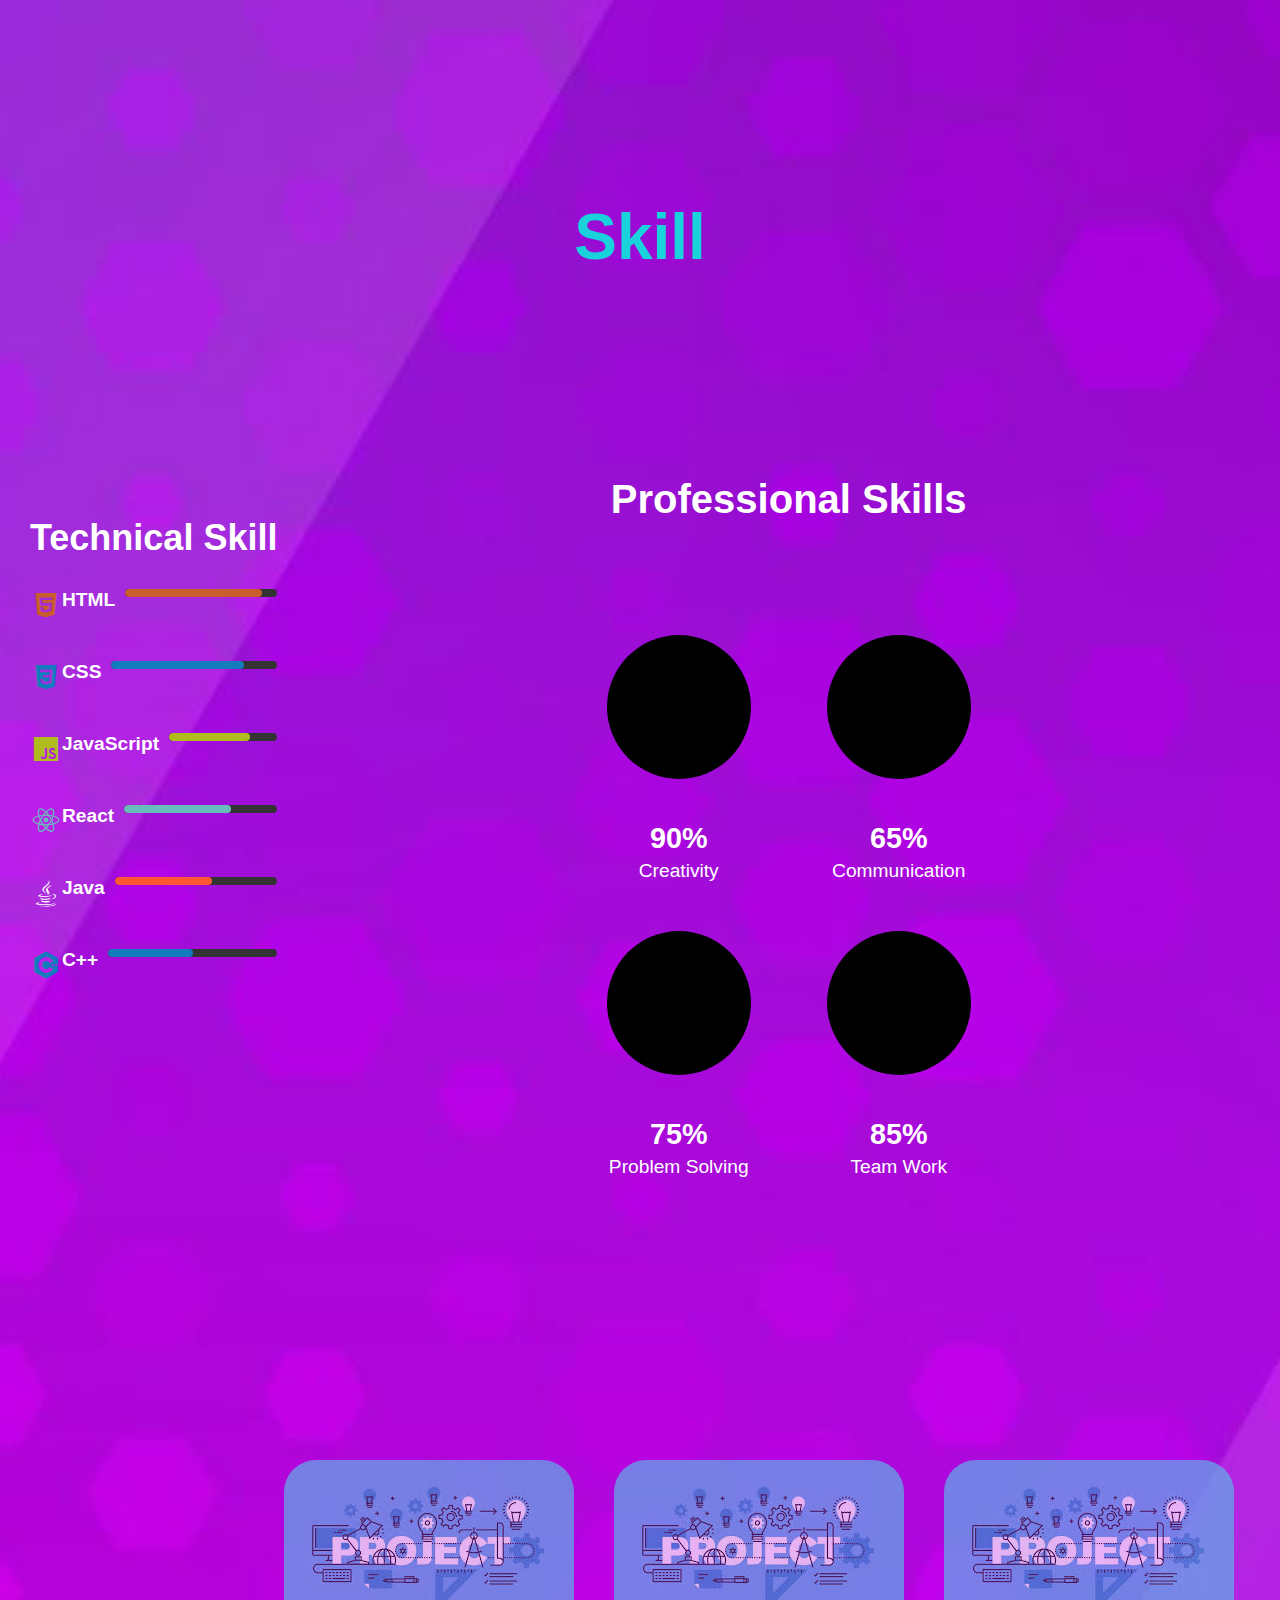
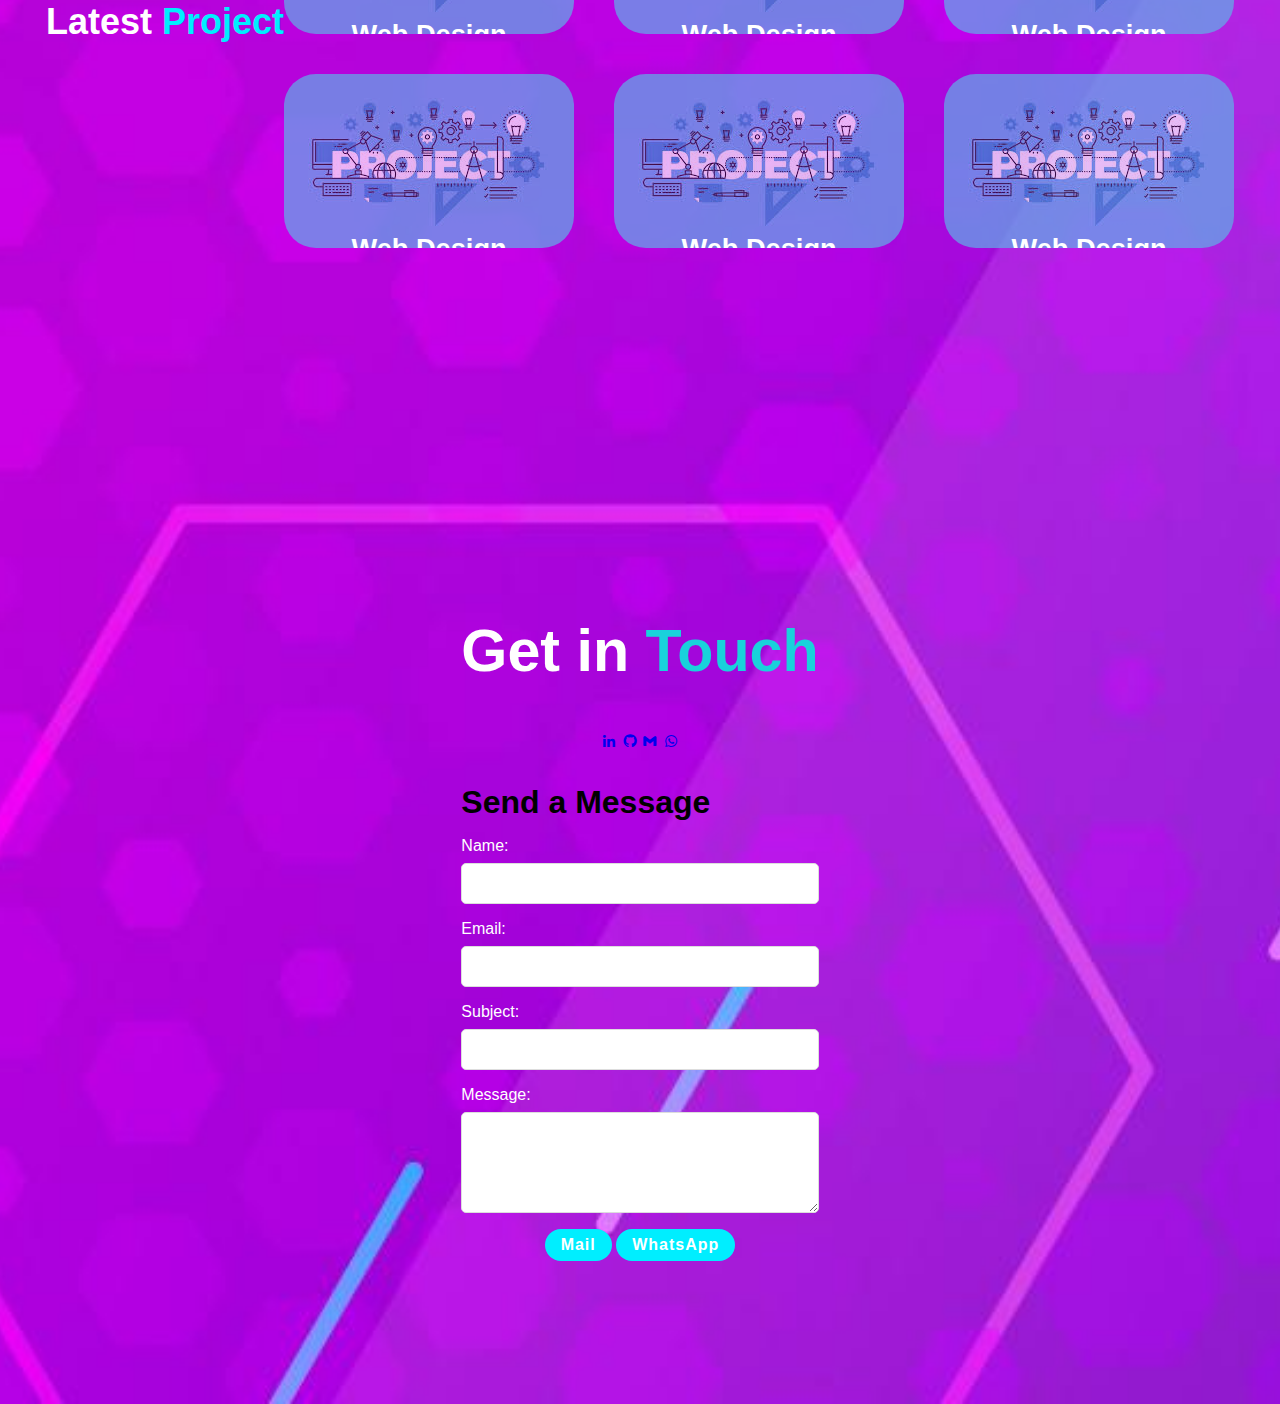
==== commit cfbca94e: "update" ====
--- a/index.html
+++ b/index.html
@@ -5,7 +5,10 @@
     <meta name="viewport" content="width=device-width, initial-scale=1.0">
     <title>Portfolio</title>
     <link rel="stylesheet" href="index.css">
+    <link rel="stylesheet" href="contact.css">
+    <link rel="stylesheet" href="animate.css">
     <link rel="stylesheet" href="style.css">
+    <link rel="stylesheet" href="skill.css">
     <link rel="stylesheet" href="home.css">
     <link rel="stylesheet" href="about.css">
     <link rel="stylesheet" href="https://cdnjs.cloudflare.com/ajax/libs/font-awesome/6.6.0/css/all.min.css" integrity="sha512-Kc323vGBEqzTmouAECnVceyQqyqdsSiqLQISBL29aUW4U/M7pSPA/gEUZQqv1cwx4OnYxTxve5UMg5GT6L4JJg==" crossorigin="anonymous" referrerpolicy="no-referrer" />
@@ -13,7 +16,7 @@
 </head>
 <body>
     <header class="header">
-        <a href="#" class="logo">Portfolio</a>
+        <a href="" class="logo">Portfolio</a>
 
 
         <nav class = "navbar">
@@ -22,23 +25,26 @@
             <a href="#Skill">Skill</a>
             <a href="#Portfolio">Portfolio</a>
             <a href="#Contact">Contact</a>
+            <a href="Image/Ankita_Resume .pdf"class="btn">Downlod CV</a>
 
         </nav>
     </header>
+    <!--home-->
+        
+ 
     <section class="home" id="home">
         <div class="home-content">
             <h3>Hello, It's me</h3>
             <h1>Ankita Kumari</h1>
             <h3>And I'm a<span class="text"> Developer</span></h3>
-            <p>I'm a web Designer & I'm a Fresher</p>
-            <br> I am graguted in 2024
+            <p> I'm a Fresher, <br>Graduate in 2024</p>
             <div class="social-media">
                 <a href="https://www.linkedin.com/in/ankita-kumari-023609249/"><i class='bx bxl-linkedin'></i></a>
                 <a href="https://github.com/ankitasri20"><i class='bx bxl-github'></i></a>
                 <a href="mailto:vermaankita0420@gmail.com"><i class='bx bxl-gmail' ></i></a>
                 <a href="https://wa.me/8210759146"><i class="bx bxl-whatsapp"></i></a>
             </div>
-            <a href="Ankita_Resume .pdf" class="btn">Downlod CV</a>
+            <a href="" class="btn">Downlod CV</a>
         </div>
         <div class="home-img">
             <img src="Image/dp2.jpg" alt="">
@@ -53,7 +59,7 @@
         </div>
 
         <div class="about-content">
-            <h2 class="heading">About <span>Me</span></h2>
+            <h2 class="heading"> <span>About</span> <span>Me</span> </h2>
             <h3>Forentend Developer</h3>
             <p>Lorem ipsum dolor sit amet consectetur adipisicing elit. Sint dignissimos nemo ipsam consequuntur itaque debitis soluta minima, eligendi eos.</p>
             <a href="#" class="btn">Read More</a>
@@ -63,187 +69,6 @@
 
 
 <!---skill-->
-
-    <!-- <section class="skill" id="skill">
-        <h2 class="heading">My<span>Skill</span></h2>
-
-        <div class="skill-container">
-
-            <div class="skill-box">
-                <i class="fa-solid fa-code"></i>
-                <h3>Web Developer</h3>
-                <p>Lorem ipsum dolor sit amet consectetur adipisicing elit. Commodi autem quae deleniti minima repudiandae necessitatibus totam vero rem cum?</p>
-                <a href="#" class="btn">Read more</a>
-
-
-                <div class="skill-box">
-                    <i class="fa-brands fa-android"></i>
-                    <h3>App Developer</h3>
-                    <p>Lorem ipsum dolor sit amet consectetur adipisicing elit. Commodi autem quae deleniti minima repudiandae necessitatibus totam vero rem cum?</p>
-                    <a href="#" class="btn">Read more</a>
-
-
-                    <div class="skill-box">
-                        <i class="fa-solid fa-robot"></i>
-                        <h3>Telegram bot</h3>
-                        <p>Lorem ipsum dolor sit amet consectetur adipisicing elit. Commodi autem quae deleniti minima repudiandae necessitatibus totam vero rem cum?</p>
-                        <a href="#" class="btn">Read more</a>
-
-                        <div class="skill-box">
-                            <i class="fa-solid fa-code"></i>
-                            <h3>Web Developer</h3>
-                            <p>Lorem ipsum dolor sit amet consectetur adipisicing elit. Commodi autem quae deleniti minima repudiandae necessitatibus totam vero rem cum?</p>
-                            <a href="#" class="btn">Read more</a>
-            </div> -->
-
-            <!-- <section class="skill" id="skill">
-                <h2 class="heading">My<span> Skill</span></h2>
-            
-                <div class="skill-container">
-            
-                    <div class="skill-box">
-                        <i class="fa-solid fa-code"></i>
-                        <h3>Web Developer</h3>
-                        <p>Lorem ipsum dolor sit amet consectetur adipisicing elit. Commodi autem quae deleniti minima repudiandae necessitatibus totam vero rem cum?</p>
-                        <a href="#" class="btn">Read more</a>
-                    </div> 
-            
-                    <div class="skill-box">
-                        <i class="fa-brands fa-android"></i>
-                        <h3>App Developer</h3>
-                        <p>Lorem ipsum dolor sit amet consectetur adipisicing elit. Commodi autem quae deleniti minima repudiandae necessitatibus totam vero rem cum?</p>
-                        <a href="#" class="btn">Read more</a>
-                    </div> 
-            
-                    <div class="skill-box">
-                        <i class="fa-solid fa-robot"></i>
-                        <h3>Telegram Bot</h3>
-                        <p>Lorem ipsum dolor sit amet consectetur adipisicing elit. Commodi autem quae deleniti minima repudiandae necessitatibus totam vero rem cum?</p>
-                        <a href="#" class="btn">Read more</a>
-                    </div> 
-            
-                    <div class="skill-box">
-                        <i class="fa-solid fa-code"></i>
-                        <h3>Web Developer</h3>
-                        <p>Lorem ipsum dolor sit amet consectetur adipisicing elit. Commodi autem quae deleniti minima repudiandae necessitatibus totam vero rem cum?</p>
-                        <a href="#" class="btn">Read more</a>
-                    </div> 
-            
-                </div> 
-            </section> -->
-
-            <!-- <h1 class="sub-title">My <span>Skills</span></h1>
-
-            <section>
-                <div class="container1" id="Skills">
-                    <h1 class="heading1">Technical Skills</h1>
-                    <div class="Technical-bars">
-                        <div class="bar"><i style="color: #c95d2e" class='bx bxl-html5'></i>
-                            <div class="info">
-                                <span>HTML</span>
-                            </div>
-                            <div class="progress-line html">
-                                <span></span>
-                            </div>
-                        </div>
-                        <div class="bar"><i style="color: #147bbc" class='bx bxl-css3' ></i>
-                            <div class="info">
-                                <span>CSS</span>
-                            </div>
-                            <div class="progress-line CSS">
-                                <span></span>
-                            </div>
-                        </div>
-
-                        <div class="bar"><i style="color: #b0bc1e" class='bx bxl-javascript' ></i>
-                            <div class="info">
-                                <span>Java Script</span>
-                            </div>
-                            <div class="progress-line JavaScript">
-                                <span></span>
-                            </div>
-                        </div>
-
-
-                        <div class="bar"><i style="color: #69bcbc" class='bx bxl-react' ></i>
-                            <div class="info">
-                                <span>React</span>
-                            </div>
-                            <div class="progress-line React">
-                                <span></span>
-                            </div>
-
-                        </div>
-
-                        <div class="bar"><i style="color: white" class='bx bxl-java' ></i>
-                            <div class="info">
-                                <span>Java</span>
-                            </div>
-                            <div class="progress-line Java">
-                                <span></span>
-                            </div>
-
-                        </div>
-
-                        <div class="bar"><i style="color: #147bbc" class='bx bxl-c-plus-plus' ></i>
-                            <div class="info">
-                                <span>C++</span>
-                            </div>
-                            <div class="progress-line bxl-c-plus-plus">
-                                <span></span>
-                            </div>
-                        </div>
-                    </div>
-                </div>
-
-
-                <div class="container1">
-                    <h1 class="heading1">Professional Skills</h1>
-
-                    <div class="radial-bars">
-
-                        <svg x="0px" y="0px" viewBox ="0 0 200 200">
-                            <circle class="progress-bar" cx="100" cy="100" r="80"></circle>
-                            <circle class="path path-1" cx="100" cy="100" r="80"></circle>
-                        </svg>
-                        <div class="percentage">90%</div>
-                        <div class="text">creativity</div>
-                    </div>
-
-                    <div class="radial-bars">
-                        
-                        <svg x="0px" y="0px" viewBox ="0 0 200 200">
-                            <circle class="progress-bar" cx="100" cy="100" r="80"></circle>
-                            <circle class="path path-1" cx="100" cy="100" r="80"></circle>
-                        </svg>
-                        <div class="percentage">65%</div>
-                        <div class="text">Communication</div>
-                    </div>
-
-                    <div class="radial-bars">
-                        
-                        <svg x="0px" y="0px" viewBox ="0 0 200 200">
-                            <circle class="progress-bar" cx="100" cy="100" r="80"></circle>
-                            <circle class="path path-1" cx="100" cy="100" r="80"></circle>
-                        </svg>
-                        <div class="percentage">75%</div>
-                        <div class="text">Problem Solving</div>
-                    </div>
-
-                    <div class="radial-bars">
-                        
-                        <svg x="0px" y="0px" viewBox ="0 0 200 200">
-                            <circle class="progress-bar" cx="100" cy="100" r="80"></circle>
-                            <circle class="path path-1" cx="100" cy="100" r="80"></circle>
-                        </svg>
-                        <div class="percentage">85%</div>
-                        <div class="text">Team Work</div>
-                    </div>
-
-                </div>
-            </section> -->
-
-
 
     <h1 class="sub-title" id="Skill"> <span> Skill</span></h1>
 
@@ -313,13 +138,14 @@
         </div>
     </div>
 
-    <!-- <div class="container2">
+    <div class="container2">
         <h1 class="heading2 ">Professional Skills</h1>
 
         <div class="radial-bars">
             <svg x="0px" y="0px" viewBox="0 0 200 200">
                 <circle class="progress-bar" cx="100" cy="100" r="80"></circle>
                 <circle class="path path-1" cx="100" cy="100" r="80"></circle>
+                
             </svg>
             <div class="percentage">90%</div>
             <div class="text">Creativity</div>
@@ -335,7 +161,9 @@
         </div>
 
         <div class="radial-bars">
-            <svg x="0px" y="0px" viewBox="0 0 200 200">
+            <!-- <img src="Image/communication.jpg" alt="Radial Bars Image" class="radial-image"> -->
+            <svg x="0px" y="0px" viewBox="0 0 200 200">
+                
                 <circle class="progress-bar" cx="100" cy="100" r="80"></circle>
                 <circle class="path path-1" cx="100" cy="100" r="80"></circle>
             </svg>
@@ -351,7 +179,7 @@
             <div class="percentage">85%</div>
             <div class="text">Team Work</div>
         </div>
-    </div> -->
+    </div>
 </section>
 
             
@@ -373,48 +201,48 @@
 
 
                     <div class="portfolio-box">
-                        <img src="img.jpeg" alt="">
-                        <div class="portfolio-layer">
-                            <h4>Web Design</h4>
-                            <p>Lorem ipsum dolor sit amet consectetur adipisicing elit. Neque, quibusdam.</p>
-                            <i class="fa-solid fa-up-right-from-square"></i>
-
-                        </div>
-                    </div>
-
-
-                    <div class="portfolio-box">
-                        <img src="img.jpeg" alt="">
-                        <div class="portfolio-layer">
-                            <h4>Web Design</h4>
-                            <p>Lorem ipsum dolor sit amet consectetur adipisicing elit. Neque, quibusdam.</p>
-                            <i class="fa-solid fa-up-right-from-square"></i>
-
-                        </div>
-                    </div>
-
-                    <div class="portfolio-box">
-                        <img src="img.jpeg" alt="">
-                        <div class="portfolio-layer">
-                            <h4>Web Design</h4>
-                            <p>Lorem ipsum dolor sit amet consectetur adipisicing elit. Neque, quibusdam.</p>
-                            <i class="fa-solid fa-up-right-from-square"></i>
-
-                        </div>
-                    </div>
-
-                    <div class="portfolio-box">
-                        <img src="img.jpeg" alt="">
-                        <div class="portfolio-layer">
-                            <h4>Web Design</h4>
-                            <p>Lorem ipsum dolor sit amet consectetur adipisicing elit. Neque, quibusdam.</p>
-                            <i class="fa-solid fa-up-right-from-square"></i>
-
-                        </div>
-                    </div>
-
-                    <div class="portfolio-box">
-                        <img src="img.jpeg" alt="">
+                        <img src="Image/img.jpeg" alt="">
+                        <div class="portfolio-layer">
+                            <h4>Web Design</h4>
+                            <p>Lorem ipsum dolor sit amet consectetur adipisicing elit. Neque, quibusdam.</p>
+                            <i class="fa-solid fa-up-right-from-square"></i>
+
+                        </div>
+                    </div>
+
+
+                    <div class="portfolio-box">
+                        <img src="Image/img.jpeg" alt="">
+                        <div class="portfolio-layer">
+                            <h4>Web Design</h4>
+                            <p>Lorem ipsum dolor sit amet consectetur adipisicing elit. Neque, quibusdam.</p>
+                            <i class="fa-solid fa-up-right-from-square"></i>
+
+                        </div>
+                    </div>
+
+                    <div class="portfolio-box">
+                        <img src="Image/img.jpeg" alt="">
+                        <div class="portfolio-layer">
+                            <h4>Web Design</h4>
+                            <p>Lorem ipsum dolor sit amet consectetur adipisicing elit. Neque, quibusdam.</p>
+                            <i class="fa-solid fa-up-right-from-square"></i>
+
+                        </div>
+                    </div>
+
+                    <div class="portfolio-box">
+                        <img src="Image/img.jpeg" alt="">
+                        <div class="portfolio-layer">
+                            <h4>Web Design</h4>
+                            <p>Lorem ipsum dolor sit amet consectetur adipisicing elit. Neque, quibusdam.</p>
+                            <i class="fa-solid fa-up-right-from-square"></i>
+
+                        </div>
+                    </div>
+
+                    <div class="portfolio-box">
+                        <img src="Image/img.jpeg" alt="">
                         <div class="portfolio-layer">
                             <h4>Web Design</h4>
                             <p>Lorem ipsum dolor sit amet consectetur adipisicing elit. Neque, quibusdam.</p>
@@ -424,6 +252,44 @@
                     </div>
                 </div>
             </section>
+
+
+            <section class="contact" id="Contact">
+                <div class="contact-container">
+                    <h2 class="heading">Get in <span>Touch</span></h2>
+                    <div class="contact-info">
+                        <a href="https://www.linkedin.com/in/ankita-kumari-023609249/"><i class="bx bxl-linkedin"></i></a>
+                        <a href="https://github.com/ankitasri20"><i class='bx bxl-github'></i></a>
+                        <a href="mailto:vermaankita0420@gmail.com"><i class='bx bxl-gmail' ></i></a>
+                        <a href="https://wa.me/8210759146"><i class="bx bxl-whatsapp"></i></a>
+                    </div>
+                    <form action="#" method="post" class="contact-form">
+                        <h3>Send a Message</h3>
+                        <div class="form-group">
+                            <label for="name">Name:</label>
+                            <input type="text" id="name" name="name" required>
+                        </div>
+                        <div class="form-group">
+                            <label for="email">Email:</label>
+                            <input type="email" id="email" name="email" required>
+                        </div>
+                        <div class="form-group">
+                            <label for="subject">Subject:</label>
+                            <input type="text" id="subject" name="subject" required>
+                        </div>
+                        <div class="form-group">
+                            <label for="message">Message:</label>
+                            <textarea id="message" name="message" rows="5" required></textarea>
+                        </div>
+                        <div class="contact-info">
+                            <a href="mailto:vermaankita0420@gmail.com" class="btn">Mail</a>
+                            <a href="https://wa.me/8210759146" class="btn">WhatsApp</a>
+                        </div>
+                        
+                    </form>
+                </div>
+            </section>
+            
 
     </section>
     <script src="index.js"></script>
--- a/index.css
+++ b/index.css
@@ -8,7 +8,7 @@
 body {
     position: relative;
     width: 100%;
-    min-height: 100vh; /* Ensures body height covers the entire viewport */
+    min-height: 100vh;
     background: url('Image/14121199_5442673.jpg'); 
     background-size: cover;
     background-position: center;
@@ -17,7 +17,7 @@
 
 section {
     width: 100%;
-    min-height: 100vh; /* Makes sure each section covers the viewport height */
+    min-height: 100vh; 
     display: flex;
     justify-content: center;
     align-items: center;
--- a/contact.css
+++ b/contact.css
@@ -0,0 +1,101 @@
+.contact {
+    padding: 5rem 0;
+}
+
+.contact-container {
+    max-width: 1200px;
+    margin: 0 auto;
+    padding: 0 3rem;
+    text-align: center;
+}
+
+.contact h2 {
+    font-size: 3.7rem;
+    margin-bottom: 3rem;
+}
+
+.contact h2 span {
+    color: #19d2db; 
+    font-weight: bold;
+}
+
+.contact-info {
+    text-align: center;
+    size: 200px;
+    margin-bottom: 2rem;
+}
+
+.contact-info h3 {
+    font-size: 2rem;
+    margin-bottom: 1rem;
+}
+
+.contact-info p {
+    font-size: 1.2rem;
+    margin-bottom: 1.5rem;
+}
+
+.contact-info ul {
+    list-style: none;
+    padding: 0;
+}
+
+.contact-info ul li {
+    font-size: 1.2rem;
+    margin-bottom: 1rem;
+}
+
+.contact-info ul li i {
+    color: #19d2db;
+    margin-right: 10px;
+}
+
+.contact-form {
+    max-width: 600px;
+    margin: 0 auto;
+    text-align: left;
+}
+
+.contact-form h3 {
+    font-size: 2rem;
+    margin-bottom: 1rem;
+}
+
+.form-group {
+    margin-bottom: 1rem;
+}
+
+.form-group label {
+    display: block;
+    font-size: 1rem;
+    margin-bottom: 0.5rem;
+}
+
+.form-group input,
+.form-group textarea {
+    width: 100%;
+    padding: 0.75rem;
+    border: 1px solid #ddd;
+    border-radius: 5px;
+}
+
+.form-group textarea {
+    resize: vertical;
+}
+
+.btn {
+    display: inline-block;
+    padding: 10px 20px;
+    background-color: #19d2db;
+    color: #e7eef2;
+    text-transform: uppercase;
+    text-decoration: none;
+    font-weight: bold;
+    border-radius: 5px;
+    transition: background-color 0.3s ease;
+    border: none;
+}
+
+.btn:hover {
+    background-color: #17a2b8;
+}
--- a/style.css
+++ b/style.css
@@ -1,123 +1,66 @@
-/* General Styles */
 body {
     font-family: 'Arial', sans-serif;
-    background-color: #1e1e1e; /* Dark background */
+    background-color: #1e1e1e;
     color: #fff;
     margin: 0;
     padding: 0;
 }
-
-/* Container */
-.container1 {
-    max-width: 50%; /* Takes up the first 50% of the screen */
-    padding: 20px;
-    position: absolute;
-    left: 10%; /* Shift content 10% from the left edge */
-     /* Adjust this value to reduce space between title and container */
-    height: auto; /* Remove full-screen height to allow natural flow */
+.about {
+    display: flex;
+    align-items: center;
+    justify-content: space-around;
+    padding: 50px;
+}
+.about-img img {
+    width: 300px;
+    height: 300px;
+    border-radius: 50%;
+    object-fit: cover;
+    box-shadow: 0 5px 15px rgba(0, 0, 0, 0.1);
+    border: 5px solid #16b3ce;
+    background-color: #333;
 }
 
-/* Heading styles */
-.sub-title, .heading {
-    text-align: left;
-    font-size: 2.5rem;
-    margin-bottom: 10px; /* Reduced margin to decrease space between title and container */
-    color: #fff;
+.about-content {
+    max-width: 600px;
 }
 
-.sub-title {
-    display: flex;
-    justify-content: center; /* Center content horizontally */
-    align-items: center; /* Center content vertically */
-    font-size: 2.5rem;
-    color: #fff;
+.heading {
+    font-size: 36px;
+    margin-bottom: 20px;
 }
 
-.sub-title span {
-    color: #c95d2e;
+.heading span {
+    color: #0ef;
 }
 
-/* Skill Bars */
-.Technical-bars {
-    display: flex;
-    flex-direction: column;
-    gap: 20px;
+h3 {
+    font-size: 28px;
+    color: #000;
+    margin-bottom: 15px;
 }
 
-.bar {
-    display: flex;
-    align-items: center;
-    justify-content: space-between;
-    padding: 10px 0;
-    border-radius: 10px;
-    position: relative;
+p {
+    font-size: 18px;
+    line-height: 1.6;
+    color: #090202;
+    margin-bottom: 25px;
 }
 
-.bar i {
-    font-size: 2rem;
-    color: inherit;
+.btn {
+    display: inline-block;
+    padding: 7px 16px;
+    background-color: #0ef;
+    color: #fff;
+    text-transform: none;
+    text-decoration: none;
+    font-weight: bold;
+    font-size: 1rem;
+    border-radius: 70px;
+    transition: background-color 0.3s ease;
 }
 
-.info span {
-    font-size: 1.2rem;
-    font-weight: bold;
+.btn:hover {
+    background-color: #08c;
 }
 
-/* Progress Line */
-.progress-line {
-    width: 80%;
-    height: 8px;
-    background-color: #333;
-    border-radius: 5px;
-    position: relative;
-    overflow: hidden;
-    margin-left: 10px;
-}
-
-.progress-line span {
-    display: block;
-    height: 100%;
-    border-radius: 5px;
-    animation: progress-animation 1.5s ease-in-out;
-}
-
-/* Skill-specific colors and progress */
-.progress-line.html span {
-    width: 90%;
-    background-color: #c95d2e;
-}
-
-.progress-line.CSS span {
-    width: 80%;
-    background-color: #147bbc;
-}
-
-.progress-line.JavaScript span {
-    width: 75%;
-    background-color: #b0bc1e;
-}
-
-.progress-line.React span {
-    width: 70%;
-    background-color: #69bcbc;
-}
-
-.progress-line.Java span {
-    width: 60%;
-    background-color: #ff5733;
-}
-
-.progress-line.Cplusplus span {
-    width: 50%;
-    background-color: #147bbc;
-}
-
-/* Animation for Progress Bars */
-@keyframes progress-animation {
-    from {
-        width: 0;
-    }
-    to {
-        width: 100%;
-    }
-}
--- a/skill.css
+++ b/skill.css
@@ -0,0 +1,228 @@
+.container1 {
+    max-width: 80%;
+    padding: 20px;
+    margin-left: 10;
+    position: relative;
+}
+
+.sub-title {
+    text-align: center;
+    font-size: 4rem;
+    margin-bottom: 30px;
+    color: #ffffff;
+}
+
+.sub-title span {
+    color: #19d2db;
+}
+.Technical-bars {
+    display: flex;
+    flex-direction: column;
+    gap: 20px;
+}
+
+.bar {
+    display: flex;
+    align-items: left;
+    justify-content: space-between;
+    padding: 10px 0;
+    border-radius: 10px;
+    position: relative;
+}
+
+.bar i {
+    font-size: 2rem;
+    color: inherit;
+}
+
+.info span {
+    font-size: 1.2rem;
+    font-weight: bold;
+}
+.progress-line {
+    width: 80%;
+    height: 8px;
+    background-color: #333;
+    border-radius: 5px;
+    position: relative;
+    overflow: hidden;
+    margin-left: 10px;
+}
+
+.progress-line span {
+    display: block;
+    height: 100%;
+    border-radius: 5px;
+    animation: progress-animation 1.5s ease-in-out;
+}
+.progress-line.html span {
+    width: 90%;
+    background-color: #c95d2e;
+}
+
+.progress-line.CSS span {
+    width: 80%;
+    background-color: #147bbc;
+}
+
+.progress-line.JavaScript span {
+    width: 75%;
+    background-color: #b0bc1e;
+}
+
+.progress-line.React span {
+    width: 70%;
+    background-color: #69bcbc;
+}
+
+.progress-line.Java span {
+    width: 60%;
+    background-color: #ff5733;
+}
+
+.progress-line.Cplusplus span {
+    width: 50%;
+    background-color: #147bbc;
+}
+@keyframes progress-animation {
+    from {
+        width: 0;
+    }
+    to {
+        width: 100%;
+    }
+}
+
+@media (max-width: 768px) {
+    .about {
+        flex-direction: column;
+        text-align: center;
+    }
+
+    .about-img {
+        margin-bottom: 20px;
+    }
+
+    .about-content {
+        max-width: 100%;
+    }
+}
+.container2 {
+    max-width: 80%;
+    margin: 0 auto;
+    display: grid;
+    grid-template-columns: repeat(2, 1fr);
+    grid-gap: 10%;
+    justify-content: space-between;
+}
+
+.heading2 {
+    grid-column: span 2;
+    font-size: 2.5rem;
+    margin-bottom: 30px;
+    color: #fff;
+    text-align: center;
+}
+.radial-bars {
+    position: relative;
+    width: 100%; 
+    height: 200px;
+    text-align: center;
+    margin-bottom: 40px;
+}
+
+.radial-bars svg {
+    width: 100%;
+    height: 100%;
+}
+
+.progress-bar-bg {
+    fill: none;
+    stroke: #333;
+    stroke-width: 10;
+    opacity: 0.2;
+}
+
+.progress-bar {
+    fill: none;
+    stroke-width: 10;
+    stroke-linecap: round;
+    stroke-dasharray: 502; 
+    stroke-dashoffset: 502;
+    transform: rotate(-90deg);
+    transform-origin: center;
+}
+.radial-bars:nth-child(1) .progress-bar {
+    stroke: #c95d2e;
+    animation: progress-animation 2s ease-out forwards;
+    animation-delay: 0.5s;
+}
+
+.radial-bars:nth-child(2) .progress-bar {
+    stroke: #147bbc;
+    animation: progress-animation-65 2s ease-out forwards;
+    animation-delay: 0.5s;
+}
+
+.radial-bars:nth-child(3) .progress-bar {
+    stroke: #b0bc1e;
+    animation: progress-animation-75 2s ease-out forwards;
+    animation-delay: 0.5s;
+}
+
+.radial-bars:nth-child(4) .progress-bar {
+    stroke: #69bcbc;
+    animation: progress-animation-85 2s ease-out forwards;
+    animation-delay: 0.5s;
+}
+.percentage {
+    font-size: 1.8rem;
+    font-weight: bold;
+    color: #fff;
+    margin-top: 15px;
+}
+
+.text {
+    font-size: 1.2rem;
+    color: #fff;
+    margin-top: 5px;
+}
+@keyframes progress-animation {
+    from {
+        stroke-dashoffset: 502;
+    }
+    to {
+        stroke-dashoffset: calc(502 - (502 * 90) / 100);
+    }
+}
+
+@keyframes progress-animation-65 {
+    from {
+        stroke-dashoffset: 502;
+    }
+    to {
+        stroke-dashoffset: calc(502 - (502 * 65) / 100);
+    }
+}
+@keyframes progress-animation-75 {
+    from {
+        stroke-dashoffset: 502;
+    }
+    to {
+        stroke-dashoffset: calc(502 - (502 * 75) / 100);
+    }
+}
+@keyframes progress-animation-85 {
+    from {
+        stroke-dashoffset: 502;
+    }
+    to {
+        stroke-dashoffset: calc(502 - (502 * 85) / 100);
+    }
+}
+@media (max-width: 768px) {
+    .container2 {
+        grid-template-columns: 1fr;
+        grid-gap: 20px;
+    }
+}
--- a/about.css
+++ b/about.css
@@ -1,16 +1,16 @@
 .about {
     display: flex;
-    align-items: center; /* Vertically center the content */
-    justify-content: space-around; /* Distribute space between the image and content */
+    align-items: center; 
+    justify-content: space-around;
     padding: 50px;
 }
 
 .about-img img {
     width: 300px;
-    height: 300px; /* Make the height equal to width to ensure it's a perfect circle */
-    border-radius: 50%; /* Make the image circular */
-    object-fit: cover; /* Ensure the image fits within the circle */
-    box-shadow: 0 5px 15px rgba(0, 0, 0, 0.1); /* Soft shadow */
+    height: 300px; 
+    border-radius: 50%; 
+    object-fit: cover; 
+    box-shadow: 0 5px 15px rgba(0, 0, 0, 0.1);
 }
 
 .about-content {
@@ -23,31 +23,33 @@
 }
 
 .heading span {
-    color: #0ef; /* Highlighted text color */
+    color: #0ef;
 }
 
 h3 {
     font-size: 28px;
-    color: #333;
+    color: #000000;
     margin-bottom: 15px;
 }
 
 p {
     font-size: 18px;
     line-height: 1.6;
-    color: #666;
+    color: #090202;
     margin-bottom: 25px;
 }
 
 .btn {
     display: inline-block;
-    padding: 10px 25px;
+    align-items: top right;
+    padding: 7px 16px;
     background-color: #0ef;
     color: #fff;
-    text-transform: uppercase;
+    text-transform: none;
     text-decoration: none;
     font-weight: bold;
-    border-radius: 5px;
+    font-size: 1rem;
+    border-radius: 70px;
     transition: background-color 0.3s ease;
 }
 
@@ -55,11 +57,11 @@
     background-color: #08c;
 }
 
-/* Responsive for smaller screens */
+
 @media (max-width: 768px) {
     .about {
-        flex-direction: column; /* Stack the image and content */
-        text-align: center; /* Center the text */
+        flex-direction: column; 
+        text-align: center;
     }
 
     .about-img {
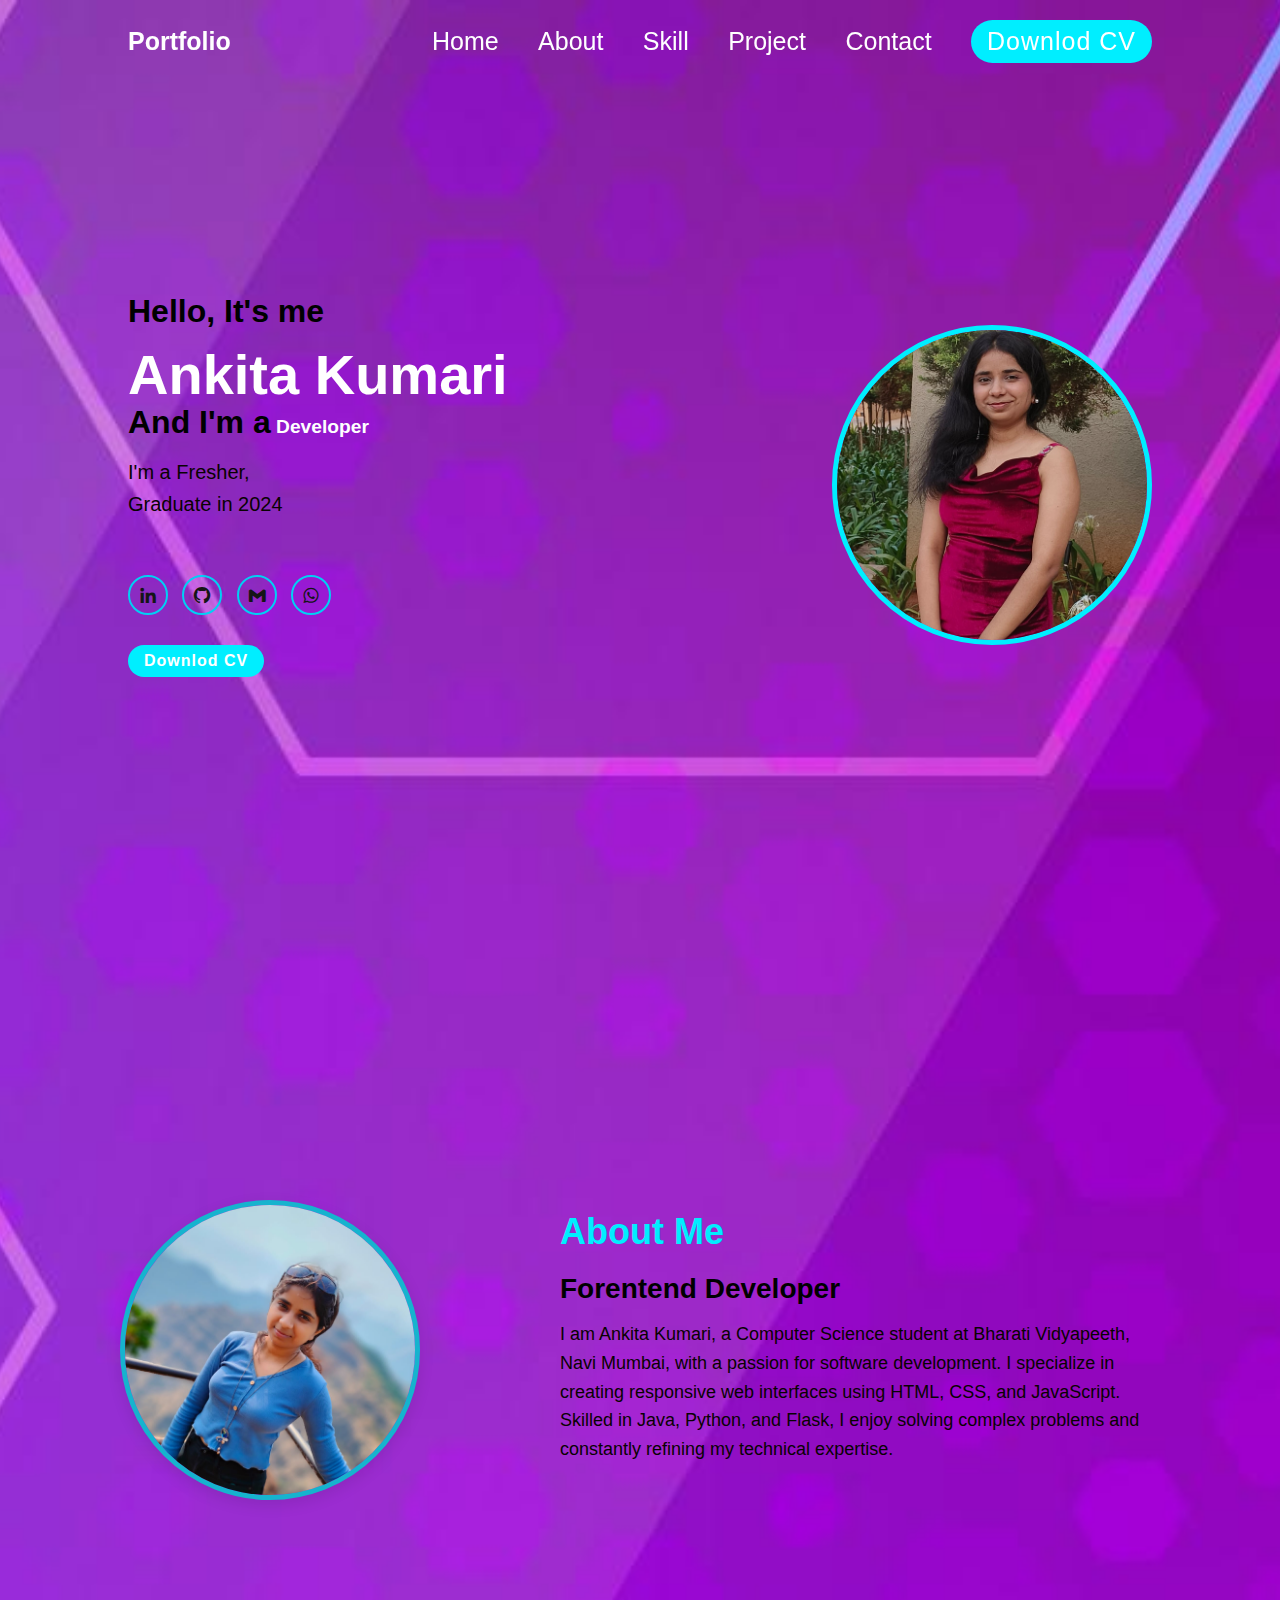
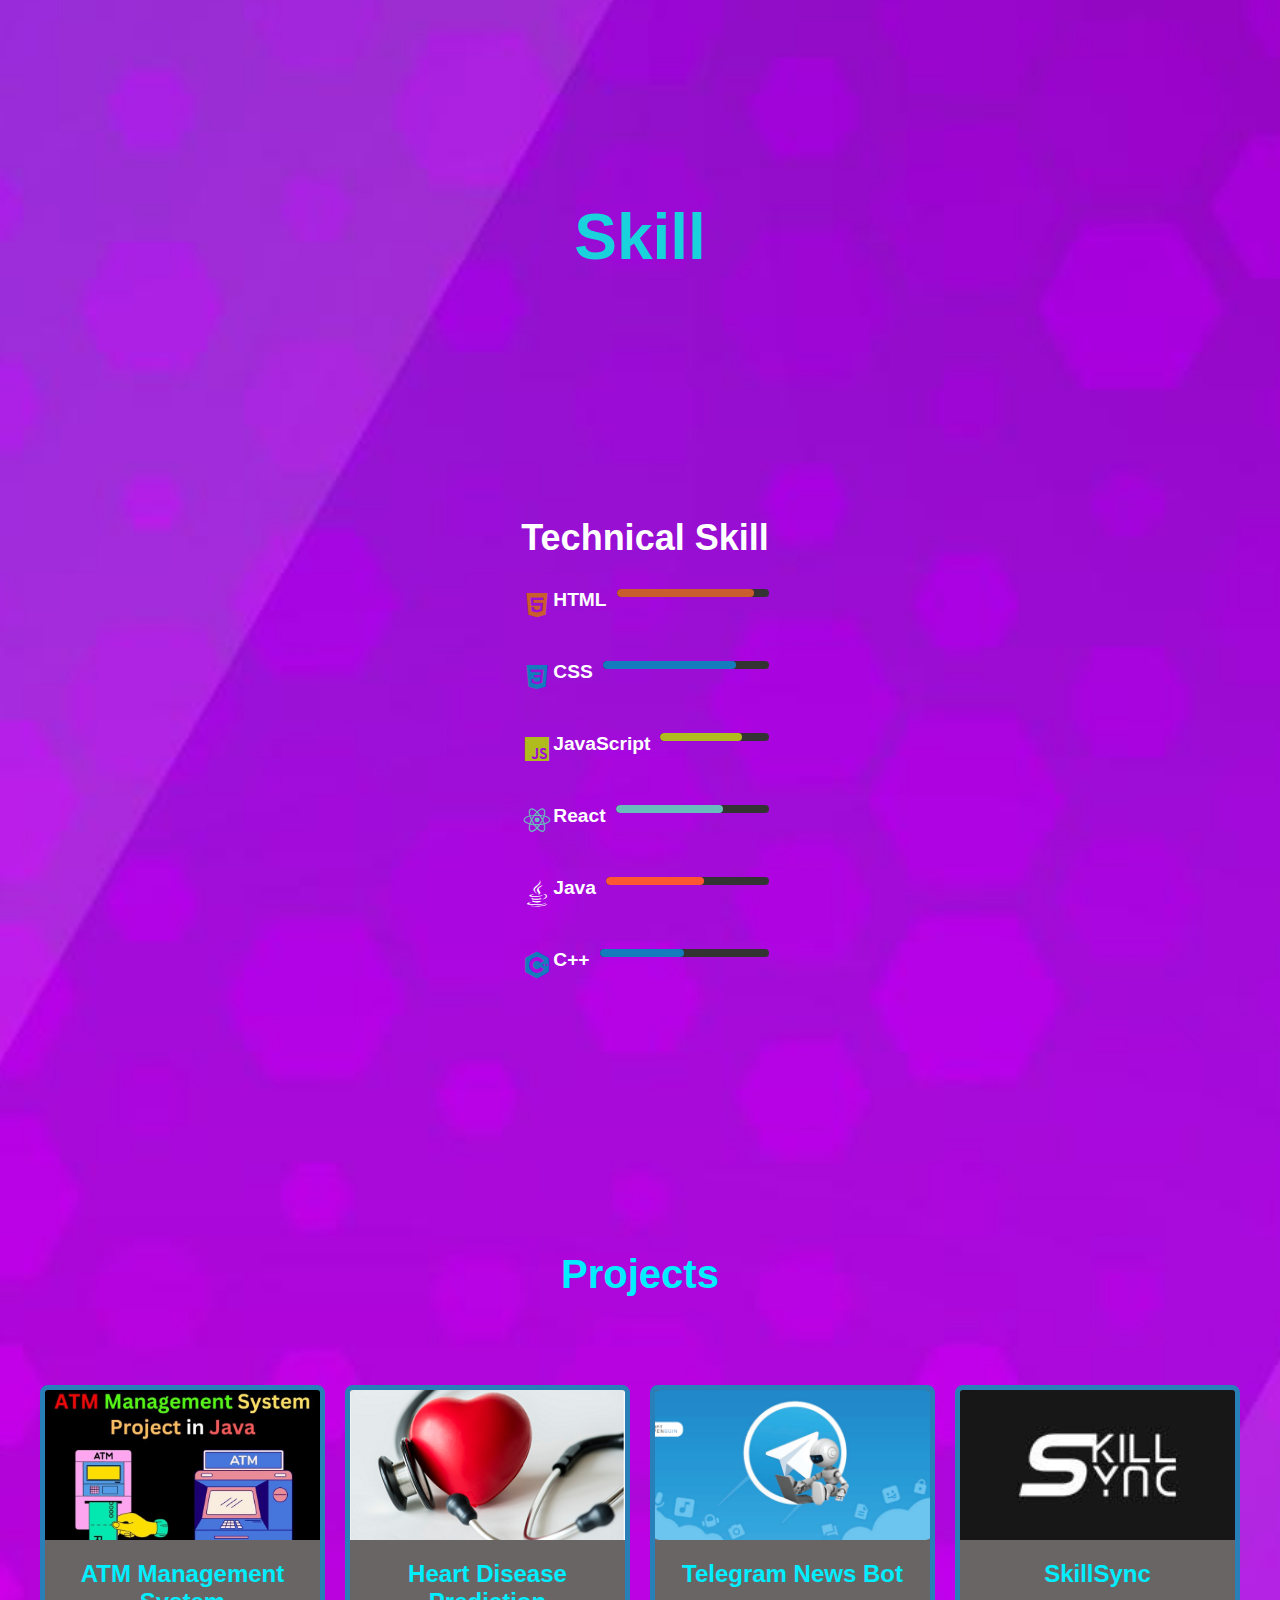
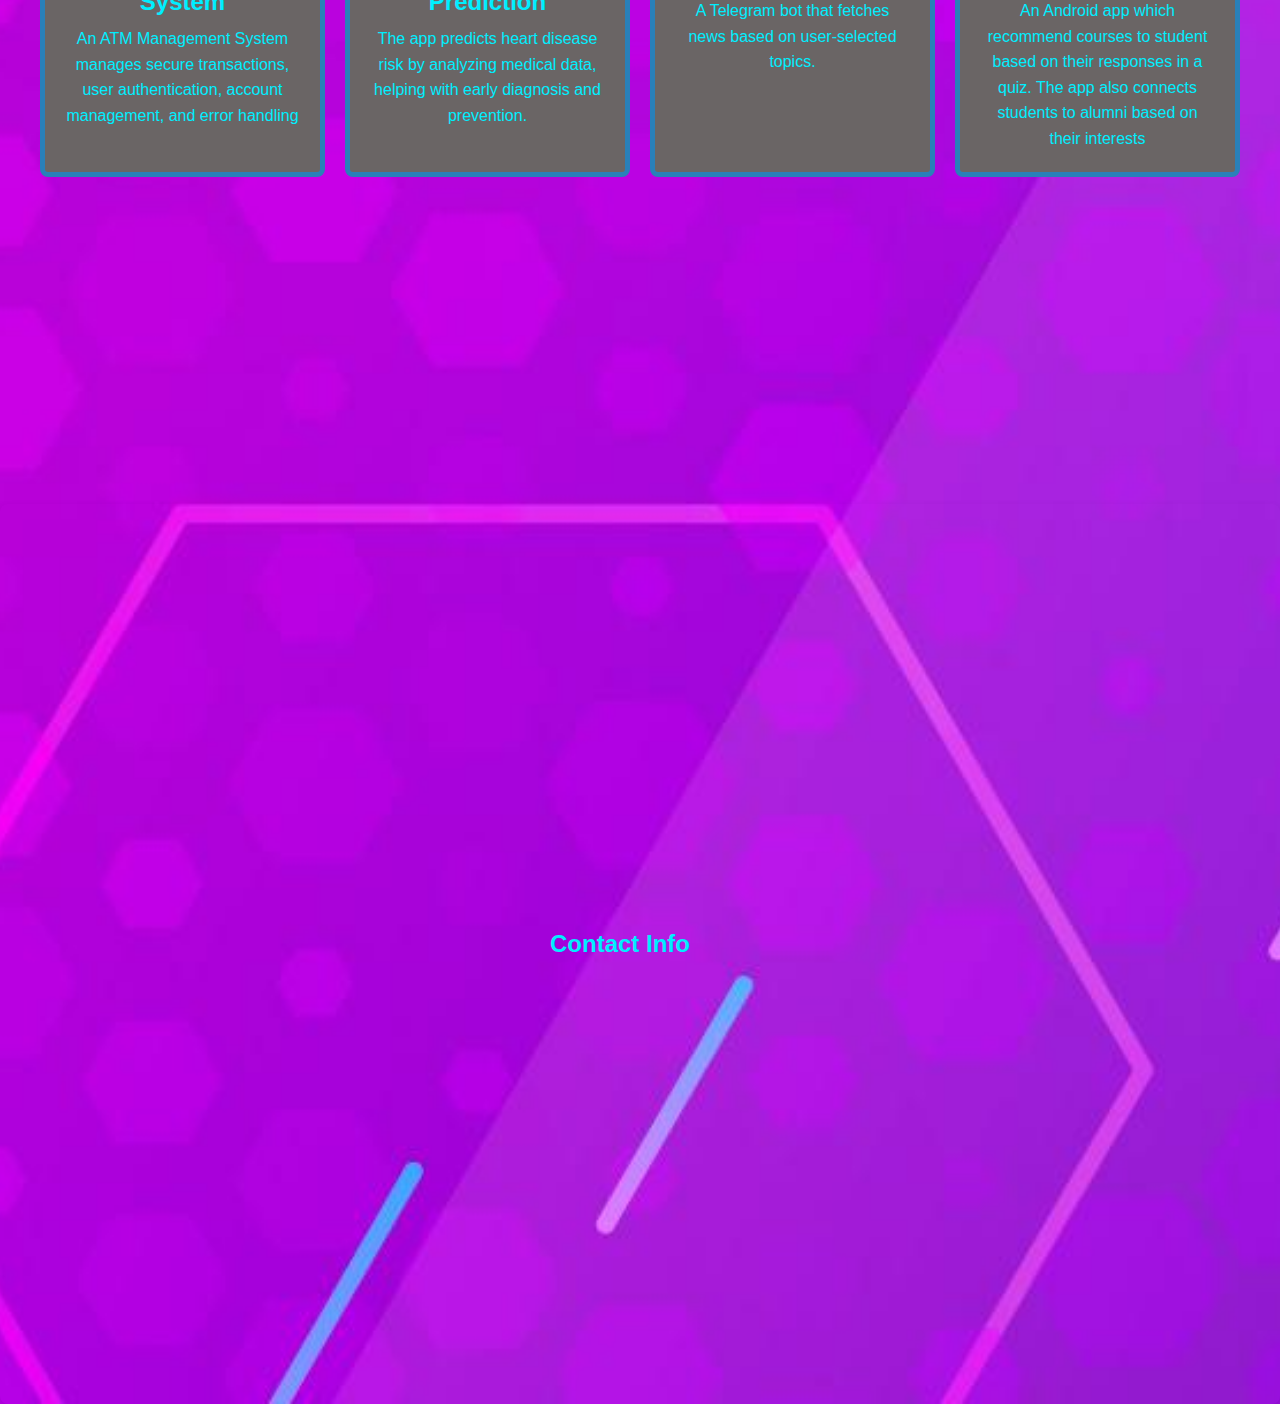
==== commit 39118823: "design" ====
--- a/index.html
+++ b/index.html
@@ -6,7 +6,7 @@
     <title>Portfolio</title>
     <link rel="stylesheet" href="index.css">
     <link rel="stylesheet" href="contact.css">
-    <link rel="stylesheet" href="animate.css">
+    <link rel="stylesheet" href="Project.css">
     <link rel="stylesheet" href="style.css">
     <link rel="stylesheet" href="skill.css">
     <link rel="stylesheet" href="home.css">
@@ -23,7 +23,7 @@
             <a href="#home">Home</a>
             <a href="#about" >About</a>
             <a href="#Skill">Skill</a>
-            <a href="#Portfolio">Portfolio</a>
+            <a href="#Project">Project</a>
             <a href="#Contact">Contact</a>
             <a href="Image/Ankita_Resume .pdf"class="btn">Downlod CV</a>
 
@@ -44,7 +44,7 @@
                 <a href="mailto:vermaankita0420@gmail.com"><i class='bx bxl-gmail' ></i></a>
                 <a href="https://wa.me/8210759146"><i class="bx bxl-whatsapp"></i></a>
             </div>
-            <a href="" class="btn">Downlod CV</a>
+            <a href="Image/Ankita_Resume .pdf" class="btn">Downlod CV</a>
         </div>
         <div class="home-img">
             <img src="Image/dp2.jpg" alt="">
@@ -61,8 +61,8 @@
         <div class="about-content">
             <h2 class="heading"> <span>About</span> <span>Me</span> </h2>
             <h3>Forentend Developer</h3>
-            <p>Lorem ipsum dolor sit amet consectetur adipisicing elit. Sint dignissimos nemo ipsam consequuntur itaque debitis soluta minima, eligendi eos.</p>
-            <a href="#" class="btn">Read More</a>
+            <p>I am Ankita Kumari, a Computer Science student at Bharati Vidyapeeth, Navi Mumbai, with a passion for software development. I specialize in creating responsive web interfaces using HTML, CSS, and JavaScript. Skilled in Java, Python, and Flask, I enjoy solving complex problems and constantly refining my technical expertise.</p>
+            <!-- <a href="#" class="btn">Read More</a> -->
         </div>
 
     </section>
@@ -138,7 +138,7 @@
         </div>
     </div>
 
-    <div class="container2">
+    <!-- <div class="container2">
         <h1 class="heading2 ">Professional Skills</h1>
 
         <div class="radial-bars">
@@ -161,7 +161,6 @@
         </div>
 
         <div class="radial-bars">
-            <!-- <img src="Image/communication.jpg" alt="Radial Bars Image" class="radial-image"> -->
             <svg x="0px" y="0px" viewBox="0 0 200 200">
                 
                 <circle class="progress-bar" cx="100" cy="100" r="80"></circle>
@@ -178,85 +177,157 @@
             </svg>
             <div class="percentage">85%</div>
             <div class="text">Team Work</div>
-        </div>
+        </div> -->
     </div>
 </section>
 
             
-     <!---portfolio-->
-     
-            <section class="Portfolio" id="Portfolio">
-                <h2 class="heading">Latest <span>Project</span></h2>
+     <!---project-->
+<!--      
+            <section class="Portfolio" id="Project">
+                <div class="Portfolio">
+                <h2 class="heading"><span>Project</span></h2>
 
                 <div class="portfolio-container">
                     <div class="portfolio-box">
                         <img src="Image/img.jpeg" alt="">
                         <div class="portfolio-layer">
-                            <h4>Web Design</h4>
-                            <p>Lorem ipsum dolor sit amet consectetur adipisicing elit. Neque, quibusdam.</p>
-                            <i class="fa-solid fa-up-right-from-square"></i>
-
-                        </div>
-                    </div>
-
-
-                    <div class="portfolio-box">
-                        <img src="Image/img.jpeg" alt="">
-                        <div class="portfolio-layer">
-                            <h4>Web Design</h4>
-                            <p>Lorem ipsum dolor sit amet consectetur adipisicing elit. Neque, quibusdam.</p>
-                            <i class="fa-solid fa-up-right-from-square"></i>
-
-                        </div>
-                    </div>
-
-
-                    <div class="portfolio-box">
-                        <img src="Image/img.jpeg" alt="">
-                        <div class="portfolio-layer">
-                            <h4>Web Design</h4>
-                            <p>Lorem ipsum dolor sit amet consectetur adipisicing elit. Neque, quibusdam.</p>
-                            <i class="fa-solid fa-up-right-from-square"></i>
-
-                        </div>
-                    </div>
-
-                    <div class="portfolio-box">
-                        <img src="Image/img.jpeg" alt="">
-                        <div class="portfolio-layer">
-                            <h4>Web Design</h4>
-                            <p>Lorem ipsum dolor sit amet consectetur adipisicing elit. Neque, quibusdam.</p>
-                            <i class="fa-solid fa-up-right-from-square"></i>
-
-                        </div>
-                    </div>
-
-                    <div class="portfolio-box">
-                        <img src="Image/img.jpeg" alt="">
-                        <div class="portfolio-layer">
-                            <h4>Web Design</h4>
-                            <p>Lorem ipsum dolor sit amet consectetur adipisicing elit. Neque, quibusdam.</p>
-                            <i class="fa-solid fa-up-right-from-square"></i>
-
-                        </div>
-                    </div>
-
-                    <div class="portfolio-box">
-                        <img src="Image/img.jpeg" alt="">
-                        <div class="portfolio-layer">
-                            <h4>Web Design</h4>
-                            <p>Lorem ipsum dolor sit amet consectetur adipisicing elit. Neque, quibusdam.</p>
-                            <i class="fa-solid fa-up-right-from-square"></i>
-
-                        </div>
-                    </div>
+                            <h4>Heart-Disease-Prediction</h4>
+                            <p></p>
+                            <i class="fa-solid fa-up-right-from-square"> 
+                                <a href="https://github.com/ankitasri20/Heart-Disease-Prediction"></a>
+                            </i>
+
+                        </div>
+                    </div>
+
+
+                    <div class="portfolio-box">
+                        <img src="Image/img.jpeg" alt="">
+                        <div class="portfolio-layer">
+                            <h4>Web Design</h4>
+                            <p>Lorem ipsum dolor sit amet consectetur adipisicing elit. Neque, quibusdam.</p>
+                            <i class="fa-solid fa-up-right-from-square"></i>
+
+                        </div>
+                    </div>
+
+
+                    <div class="portfolio-box">
+                        <img src="Image/img.jpeg" alt="">
+                        <div class="portfolio-layer">
+                            <h4>Web Design</h4>
+                            <p>Lorem ipsum dolor sit amet consectetur adipisicing elit. Neque, quibusdam.</p>
+                            <i class="fa-solid fa-up-right-from-square"></i>
+
+                        </div>
+                    </div>
+
+                    <div class="portfolio-box">
+                        <img src="Image/img.jpeg" alt="">
+                        <div class="portfolio-layer">
+                            <h4>Web Design</h4>
+                            <p>Lorem ipsum dolor sit amet consectetur adipisicing elit. Neque, quibusdam.</p>
+                            <i class="fa-solid fa-up-right-from-square"></i>
+
+                        </div>
+                    </div>
+
+                    <div class="portfolio-box">
+                        <img src="Image/img.jpeg" alt="">
+                        <div class="portfolio-layer">
+                            <h4>Web Design</h4>
+                            <p>Lorem ipsum dolor sit amet consectetur adipisicing elit. Neque, quibusdam.</p>
+                            <i class="fa-solid fa-up-right-from-square"></i>
+
+                        </div>
+                    </div>
+
+                    <div class="portfolio-box">
+                        <img src="Image/img.jpeg" alt="">
+                        <div class="portfolio-layer">
+                            <h4>Web Design</h4>
+                            <p>Lorem ipsum dolor sit amet consectetur adipisicing elit. Neque, quibusdam.</p>
+                            <i class="fa-solid fa-up-right-from-square"></i>
+
+                        </div>
+                    </div>
+                </div>
+                </div>
+            </section> -->
+
+
+
+
+
+            
+
+            <section id="projects" class="Project">
+                <h2>Projects</h2>
+                <div class="projects-container">
+                    <!-- Project 1 -->
+                    <div class="project-card" data-aos="fade-up" data-aos-delay="100">
+                        <a href=https://github.com/ankitasri20/ATM-Management-system target="_blank" style="color: rgb(6, 218, 218); text-decoration: none;">
+                            <div class="project-card-image" style="background-image: url('Image/atm.jpg');"></div>
+                            <div class="project-card-content">
+                                <h3>ATM Management System</h3>
+                                <p>An ATM Management System manages secure transactions, user authentication, account management, and error handling</p>
+                            </div>
+                        </a>
+                    </div>
+            
+                    <!-- Project 2 -->
+                    <div class="project-card" data-aos="fade-up" data-aos-delay="200">
+                        <a href="https://github.com/ankitasri20/Heart-Disease-Prediction" target="_blank" style="color: white; text-decoration: none;">
+                            <div class="project-card-image" style="background-image: url('Image/heart-disease-prediction-3.png');"></div>
+                            <div class="project-card-content">
+                                <h3>Heart Disease Prediction</h3>
+                                <p>The app predicts heart disease risk by analyzing medical data, helping with early diagnosis and prevention.</p>
+                            </div>
+                        </a>
+                    </div>
+
+                    
+            
+                    <!-- Project 3 -->
+                    <div class="project-card" data-aos="fade-up" data-aos-delay="300">
+                        <a href="https://github.com/ankitasri20/Telegram-News-Bot" target="_blank" style="color: white; text-decoration: none;">
+                            <div class="project-card-image" style="background-image: url('Image/telegram-chatbot-1.png');"></div>
+                            <div class="project-card-content">
+                                <h3>Telegram News Bot</h3>
+                                <p>A Telegram bot that fetches news based on user-selected topics.</p>
+                            </div>
+                        </a>
+                    </div>
+
+
+                   <!-- Project 3 -->
+                   <div class="project-card" data-aos="fade-up" data-aos-delay="300">
+                    <a href="https://github.com/ankitasri20/Telegram-News-Bot" target="_blank" style="color: white; text-decoration: none;">
+                        <div class="project-card-image" style="background-image: url('Image/images.jpeg');"></div>
+                        <div class="project-card-content">
+                            <h3>SkillSync</h3>
+                            <p>An Android app which recommend courses to student based on their responses in a quiz. The app also connects students to alumni based on their interests</p>
+                        </div>
+                    </a>
+                </div>
+                    <!-- Add more projects as needed -->
                 </div>
             </section>
-
-
-            <section class="contact" id="Contact">
+            
+
+
+
+
+
+
+
+
+            <!-- contact -->
+
+            <!-- <section class="contact" id="Contact">
                 <div class="contact-container">
-                    <h2 class="heading">Get in <span>Touch</span></h2>
+                    <h2 class="heading"> <span>Contact</span></h2>
                     <div class="contact-info">
                         <a href="https://www.linkedin.com/in/ankita-kumari-023609249/"><i class="bx bxl-linkedin"></i></a>
                         <a href="https://github.com/ankitasri20"><i class='bx bxl-github'></i></a>
@@ -288,7 +359,24 @@
                         
                     </form>
                 </div>
+            </section> -->
+
+            <section id="contact" class="Contact">
+                <h2>Contact Info</h2>
+                <div class="contact-container">
+                    <a href="mailto:your.email@example.com" class="contact-link">
+                        <i class="fas fa-envelope"></i> <!-- Envelope symbol -->
+                    </a>
+                    <a href="https://github.com/ankitasri20" target="_blank" class="contact-link">
+                        <i class="fab fa-github"></i> <!-- GitHub symbol -->
+                    </a>
+                    <a href="https://linkedin.com/in/yourprofile" target="_blank" class="contact-link">
+                        <i class="fab fa-linkedin"></i> <!-- LinkedIn symbol -->
+                    </a>
+                </div>
             </section>
+            
+            
             
 
     </section>
--- a/index.css
+++ b/index.css
@@ -676,4 +676,986 @@
 .portfolio-layer a i {
     font-size: 2rem;
     color: var(--snd--bg--color);
-} */+} */
+
+
+
+
+
+
+
+
+
+
+
+
+
+
+
+
+
+
+
+
+
+
+
+
+
+
+
+
+
+
+
+
+
+
+
+
+
+
+
+
+
+
+
+
+
+
+
+
+
+
+
+
+
+
+
+
+
+
+
+
+
+
+
+
+
+
+
+
+
+
+
+
+
+
+
+.home {
+    position: relative;
+    width: 100%;
+    justify-content: space-between;
+    height: 100vh;
+
+    background-size: cover;
+    background-position: center;
+    display: flex;
+    align-items: center;
+    padding: 70px 10% 0;   
+}
+.home-content {
+    max-width: 600px;
+}
+.home-content h3 {
+    font-size: 32px;
+    font-weight: 700;
+
+}
+.home-content h1 {
+    font-size: 56px;
+    font-weight: 700;
+    margin: -3px 0;
+
+
+}
+.home-content p {
+    font-size: 20px;
+
+}
+.social-media a {
+    display: inline-flex;
+    justify-content: center;
+    align-items: center;
+    width: 40px;
+    height: 40px;
+    background-color: transparent;
+    border: 2px solid rgb(1, 208, 244);
+    border-radius: 70%;
+    font-size: 20px;
+    color: rgb(21, 21, 21);
+    text-decoration: none;
+    margin: 30px 10px 30px 0;
+}
+.social-media  a:hover {
+    background: #0ef;
+    color: #081b29;
+    box-shadow: 0 0 20px #0ef;
+}
+.btn {
+    display: inline-block;
+    padding: 12px 28px;
+    background: #0ef;
+    border-radius: 40px;
+    font-size: 16px;
+    color: #081b29;
+    letter-spacing: 1px;
+    text-decoration: none;
+    font-weight: 600;
+
+    
+}
+.btn:hover {
+    box-shadow: 0 0 5px cyan,
+    0 0 25px cyan, 0 0 50px cyan,
+    0 0 100px cyan, 0 0 200px cyan
+}
+
+.home-img img{
+    width: 25vw;
+    height: 25vw;
+    border-radius: 50%;
+    border: 5px solid #0ef;
+    object-fit: cover;
+    animation: none;
+}
+
+@keyframes floatImage {
+    0% {
+        transform: translatey(0);
+    }
+    50% {
+        transform: translateY(-2.4rem);
+    }
+    100% {
+        transform: translateY(0);
+    }
+}
+
+
+
+
+
+
+
+
+
+
+
+
+
+
+
+
+
+
+
+
+
+.about {
+    display: flex;
+    align-items: center; 
+    justify-content: space-around;
+    padding: 50px;
+}
+
+.about-img img {
+    width: 300px;
+    height: 300px; 
+    border-radius: 50%; 
+    object-fit: cover; 
+    box-shadow: 0 5px 15px rgba(0, 0, 0, 0.1);
+}
+
+.about-content {
+    max-width: 600px;
+}
+
+.heading {
+    font-size: 36px;
+    margin-bottom: 20px;
+}
+
+.heading span {
+    color: #0ef;
+}
+
+h3 {
+    font-size: 28px;
+    color: #000000;
+    margin-bottom: 15px;
+}
+
+p {
+    font-size: 18px;
+    line-height: 1.6;
+    color: #090202;
+    margin-bottom: 25px;
+}
+
+.btn {
+    display: inline-block;
+    align-items: top right;
+    padding: 7px 16px;
+    background-color: #0ef;
+    color: #fff;
+    text-transform: none;
+    text-decoration: none;
+    font-weight: bold;
+    font-size: 1rem;
+    border-radius: 70px;
+    transition: background-color 0.3s ease;
+}
+
+.btn:hover {
+    background-color: #08c;
+}
+
+
+@media (max-width: 768px) {
+    .about {
+        flex-direction: column; 
+        text-align: center;
+    }
+
+    .about-img {
+        margin-bottom: 20px;
+    }
+
+    .about-content {
+        max-width: 100%;
+    }
+}
+
+
+
+
+
+
+
+
+
+
+
+
+
+
+
+
+
+.container1 {
+    max-width: 80%;
+    padding: 20px;
+    margin-left: 10;
+    position: relative;
+}
+
+.sub-title {
+    text-align: center;
+    font-size: 4rem;
+    margin-bottom: 30px;
+    color: #ffffff;
+}
+
+.sub-title span {
+    color: #19d2db;
+}
+.Technical-bars {
+    display: flex;
+    flex-direction: column;
+    gap: 20px;
+}
+
+.bar {
+    display: flex;
+    align-items: left;
+    justify-content: space-between;
+    padding: 10px 0;
+    border-radius: 10px;
+    position: relative;
+}
+
+.bar i {
+    font-size: 2rem;
+    color: inherit;
+}
+
+.info span {
+    font-size: 1.2rem;
+    font-weight: bold;
+}
+.progress-line {
+    width: 80%;
+    height: 8px;
+    background-color: #333;
+    border-radius: 5px;
+    position: relative;
+    overflow: hidden;
+    margin-left: 10px;
+}
+
+.progress-line span {
+    display: block;
+    height: 100%;
+    border-radius: 5px;
+    animation: progress-animation 1.5s ease-in-out;
+}
+.progress-line.html span {
+    width: 90%;
+    background-color: #c95d2e;
+}
+
+.progress-line.CSS span {
+    width: 80%;
+    background-color: #147bbc;
+}
+
+.progress-line.JavaScript span {
+    width: 75%;
+    background-color: #b0bc1e;
+}
+
+.progress-line.React span {
+    width: 70%;
+    background-color: #69bcbc;
+}
+
+.progress-line.Java span {
+    width: 60%;
+    background-color: #ff5733;
+}
+
+.progress-line.Cplusplus span {
+    width: 50%;
+    background-color: #147bbc;
+}
+@keyframes progress-animation {
+    from {
+        width: 0;
+    }
+    to {
+        width: 100%;
+    }
+}
+
+@media (max-width: 768px) {
+    .about {
+        flex-direction: column;
+        text-align: center;
+    }
+
+    .about-img {
+        margin-bottom: 20px;
+    }
+
+    .about-content {
+        max-width: 100%;
+    }
+}
+.container2 {
+    max-width: 80%;
+    margin: 0 auto;
+    display: grid;
+    grid-template-columns: repeat(2, 1fr);
+    grid-gap: 10%;
+    justify-content: space-between;
+}
+
+.heading2 {
+    grid-column: span 2;
+    font-size: 2.5rem;
+    margin-bottom: 30px;
+    color: #fff;
+    text-align: center;
+}
+.radial-bars {
+    position: relative;
+    width: 100%; 
+    height: 200px;
+    text-align: center;
+    margin-bottom: 40px;
+}
+
+.radial-bars svg {
+    width: 100%;
+    height: 100%;
+}
+
+.progress-bar-bg {
+    fill: none;
+    stroke: #333;
+    stroke-width: 10;
+    opacity: 0.2;
+}
+
+.progress-bar {
+    fill: none;
+    stroke-width: 10;
+    stroke-linecap: round;
+    stroke-dasharray: 502; 
+    stroke-dashoffset: 502;
+    transform: rotate(-90deg);
+    transform-origin: center;
+}
+.radial-bars:nth-child(1) .progress-bar {
+    stroke: #c95d2e;
+    animation: progress-animation 2s ease-out forwards;
+    animation-delay: 0.5s;
+}
+
+.radial-bars:nth-child(2) .progress-bar {
+    stroke: #147bbc;
+    animation: progress-animation-65 2s ease-out forwards;
+    animation-delay: 0.5s;
+}
+
+.radial-bars:nth-child(3) .progress-bar {
+    stroke: #b0bc1e;
+    animation: progress-animation-75 2s ease-out forwards;
+    animation-delay: 0.5s;
+}
+
+.radial-bars:nth-child(4) .progress-bar {
+    stroke: #69bcbc;
+    animation: progress-animation-85 2s ease-out forwards;
+    animation-delay: 0.5s;
+}
+.percentage {
+    font-size: 1.8rem;
+    font-weight: bold;
+    color: #fff;
+    margin-top: 15px;
+}
+
+.text {
+    font-size: 1.2rem;
+    color: #fff;
+    margin-top: 5px;
+}
+@keyframes progress-animation {
+    from {
+        stroke-dashoffset: 502;
+    }
+    to {
+        stroke-dashoffset: calc(502 - (502 * 90) / 100);
+    }
+}
+
+@keyframes progress-animation-65 {
+    from {
+        stroke-dashoffset: 502;
+    }
+    to {
+        stroke-dashoffset: calc(502 - (502 * 65) / 100);
+    }
+}
+@keyframes progress-animation-75 {
+    from {
+        stroke-dashoffset: 502;
+    }
+    to {
+        stroke-dashoffset: calc(502 - (502 * 75) / 100);
+    }
+}
+@keyframes progress-animation-85 {
+    from {
+        stroke-dashoffset: 502;
+    }
+    to {
+        stroke-dashoffset: calc(502 - (502 * 85) / 100);
+    }
+}
+@media (max-width: 768px) {
+    .container2 {
+        grid-template-columns: 1fr;
+        grid-gap: 20px;
+    }
+}
+
+
+
+
+
+
+
+.Project {
+    display: flex;
+    flex-direction: column;
+    align-items: center; /* Center horizontally */
+    justify-content: flex-start; /* Align to the top */
+    min-height: 100vh; /* Ensure it takes up full height */
+    padding-top: 2rem; /* Optional: Add some padding to top */
+    text-align: center;
+}
+
+.Project h2 {
+    margin: 0;
+    padding: 1rem;
+    font-size: 2.5rem; /* Adjust as needed */
+    color: #ffffff; /* Change the color if necessary */
+}
+
+.projects-container {
+    display: grid;
+    grid-template-columns: repeat(3, 1fr);
+    gap: 2rem;
+    width: 100%;
+    max-width: 1200px; /* Limit width of the project cards */
+    margin-top: 2rem;
+}
+
+
+
+
+
+
+
+
+
+
+
+
+/* .Portfolio {
+    background-image: var(--snd--bg--color);
+}
+.Portfolio h2 {
+    margin-bottom: 4rem; 
+    text-align: center;  
+    font-size: 2.5rem;
+    display: inline-block;
+}
+
+.Portfolio {
+    text-align: center;
+    font-size: 4rem;
+    margin-bottom: 30px;
+    color: #ffffff;
+}
+
+.Portfolio h2 span {
+    align-items: top;
+    background-color: transparent;
+    padding: 0.5rem 1rem;
+    border-radius: 0.5rem;
+}
+.portfolio-container {
+    display: grid;
+    grid-template-columns: repeat(3, 1fr);
+    align-items: center;
+    gap: 2.5rem;
+
+}
+
+.portfolio-container .portfolio-box{
+    position: relative;
+    border-radius: 2rem;
+    box-shadow: 0 0 1rem var(--bg-color);
+    overflow: hidden;
+    display: flex;
+}
+.portfolio-box img {
+    width: 100%;
+    transition:  .5s ease;
+    opacity: 0.7;
+
+}
+
+.portfolio-box:hover img {
+    transform: scale(1.1);
+}
+
+.portfolio-box .portfolio-layer {
+    position: absolute;
+    bottom: 0;
+    left: 0;
+    width: 100%;
+    height: 100%;
+    background: linear-gradient(rgba(0, 0, 0, 0.1) var(--main-color));
+    display: flex;
+    justify-content: center;
+    align-items: center;
+    flex-direction: column;
+    text-align: center;
+    padding: 0 4rem;
+    transform: translatey(100%);
+    transition: .5s ease;
+
+}
+
+.portfolio-box:hover .portfolio-layer {
+    transform: translatey(0);
+}
+
+.portfolio-layer h4 {
+    font-size: 1.7rem;
+
+}
+
+.portfolio-layer {
+    font-size: 1.6rem;
+    margin: .3rem 0 1rem;
+}
+.portfolio-layer a{
+    display: inline-flex;
+    justify-content: center;
+    align-items: center;
+    width: 5rem;
+    height: 5rem;
+    background: var(--text-color);
+    border-radius: 50%;
+}
+
+.portfolio-layer a i {
+    font-size: 2rem;
+    color: var(--snd--bg--color);
+} 
+
+
+ */
+
+
+
+
+
+
+
+
+
+:root {
+    --bg-color: #1a1a1a;
+    --text-color: #0ef;
+    --heading-color: #0ef;
+    --link-color: #66b3ff;
+    --border-color: #6a6565;
+    --accent-color: #2980b9;
+    --header-bg: #2c3e50;
+}
+
+#projects h2 {
+    color: var(--heading-color);
+    margin-bottom: 40px;
+}
+
+.projects-container {
+    display: grid;
+    grid-template-columns: repeat(auto-fill, minmax(250px, 1fr));
+    gap: 20px;
+    justify-content: center;
+}
+
+.project-card {
+    background-color: var(--border-color);
+    border-radius: 8px;
+    overflow: hidden;
+    transition: transform 0.3s ease-in-out;
+    width: 100%;
+    border: 5px solid var(--accent-color);
+}
+
+.project-card:hover {
+    transform: scale(1.05);
+    border-color: var(--link-color);
+}
+
+.project-card-image {
+    width: 100%;
+    height: 150px;
+    background-size: cover;
+    background-position: center;
+}
+
+.project-card-content {
+    padding: 20px;
+}
+
+.project-card-content h3 {
+    color: var(--text-color);
+    font-size: 1.5em;
+    margin-bottom: 10px;
+}
+
+.project-card-content p {
+    color: var(--text-color);
+    font-size: 1em;
+    margin: 0;
+}
+
+a {
+    text-decoration: none;
+    color: var(--text-color);
+}
+
+
+
+
+
+
+
+/* .contact {
+    padding: 5rem 0;
+}
+
+.contact-container {
+    max-width: 1200px;
+    margin: 0 auto;
+    padding: 0 3rem;
+    text-align: center;
+}
+
+.contact h2 {
+    font-size: 3.7rem;
+    margin-bottom: 3rem;
+}
+
+.contact h2 span {
+    color: #19d2db; 
+    font-weight: bold;
+}
+
+.contact-info {
+    text-align: center;
+    size: 200px;
+    margin-bottom: 2rem;
+}
+
+.contact-info h3 {
+    font-size: 2rem;
+    margin-bottom: 1rem;
+}
+
+.contact-info p {
+    font-size: 1.2rem;
+    margin-bottom: 1.5rem;
+}
+
+.contact-info ul {
+    list-style: none;
+    padding: 0;
+}
+
+.contact-info ul li {
+    font-size: 1.2rem;
+    margin-bottom: 1rem;
+}
+
+.contact-info ul li i {
+    color: #19d2db;
+    margin-right: 10px;
+}
+
+.contact-form {
+    max-width: 600px;
+    margin: 0 auto;
+    text-align: left;
+}
+
+.contact-form h3 {
+    font-size: 2rem;
+    margin-bottom: 1rem;
+}
+
+.form-group {
+    margin-bottom: 1rem;
+}
+
+.form-group label {
+    display: block;
+    font-size: 1rem;
+    margin-bottom: 0.5rem;
+}
+
+.form-group input,
+.form-group textarea {
+    width: 100%;
+    padding: 0.75rem;
+    border: 1px solid #ddd;
+    border-radius: 5px;
+}
+
+.form-group textarea {
+    resize: vertical;
+}
+
+.btn {
+    display: inline-block;
+    padding: 10px 20px;
+    background-color: #19d2db;
+    color: #e7eef2;
+    text-transform: uppercase;
+    text-decoration: none;
+    font-weight: bold;
+    border-radius: 5px;
+    transition: background-color 0.3s ease;
+    border: none;
+}
+
+.btn:hover {
+    background-color: #17a2b8;
+} */
+
+
+/* General Styles */
+/* .contact-container {
+    background-color: #d0e4e6;
+    padding: 50px;
+    border-radius: 15px;
+    box-shadow: 0 5px 15px rgba(0, 0, 0, 0.1);
+    max-width: 40%;
+    margin: 0 auto;
+}
+
+.heading {
+    text-align: center;
+    font-size: 3rem;
+    color: #6a0dad; 
+}
+
+.heading span {
+    color: #87CEFA; 
+}
+
+
+.contact-info a {
+    color: #6a0dad; 
+    font-size: 2rem;
+    margin: 0 10px;
+    transition: transform 0.3s ease;
+}
+
+.contact-info a:hover {
+    transform: scale(1.2);
+    color: #87CEFA; 
+}
+
+
+.contact-form {
+    background-color: transparent; 
+    padding: 30px;
+    border-radius: 10px;
+    box-shadow: none; 
+    margin-top: 20px;
+}
+
+.contact-form h3 {
+    font-size: 2rem;
+    color: #6a0dad; 
+    text-align: center;
+    margin-bottom: 20px;
+}
+
+.form-group {
+    margin-bottom: 15px;
+}
+
+.form-group label {
+    font-size: 1.2rem;
+    color: #6a0dad;
+    display: block;
+    margin-bottom: 5px;
+}
+
+.form-group input,
+.form-group textarea {
+    width: 100%;
+    padding: 10px;
+    border: 2px solid #87CEFA;
+    border-radius: 5px;
+    font-size: 1rem;
+    background-color: rgba(255, 255, 255, 0.2); 
+    outline: none;
+}
+
+.form-group input:focus,
+.form-group textarea:focus {
+    border-color: #6a0dad; 
+}
+
+
+.btn {
+    background-color: #6a0dad; 
+    padding: 10px 10px;
+    border-radius: 15px;
+    text-decoration: none;
+    
+    font-size: 1.2rem;
+}
+
+.btn:hover {
+    background-color: #87CEFA; 
+}
+
+
+@media (max-width: 768px) {
+    .contact-container {
+        padding: 30px;
+    }
+
+    .heading {
+        font-size: 2.5rem;
+    }
+
+    .contact-form {
+        padding: 20px;
+    }
+}
+
+
+
+ */
+/* Contact section */
+
+
+/* Section heading */
+
+
+
+/* Contact section */
+#contact {
+    /* padding: 90px; */
+    /* background: #f0f0f0; Light gray background for the section */
+    border-radius: 8px; /* Rounded corners */
+    box-shadow: 0 4px 8px rgba(0, 0, 0, 0.1); /* Subtle shadow */
+    color: #333; /* Dark text color for better readability */
+}
+
+/* Section heading */
+#contact h2 {
+    font-size: 24px;
+    align-content: center;
+    color: #0ef; /* Purple color for the heading */
+    text-align: center;
+    margin-bottom: 20px;
+}
+
+/* Contact container */
+.contact-container {
+    display: flex;
+    justify-content: center;
+    align-items: center;
+    gap: 20px; /* Space between contact symbols */
+}
+
+/* Contact link style */
+.contact-link {
+    text-decoration: none;
+    color: #6a0dad; /* Purple color for the symbols */
+    font-size: 28px; /* Larger font size for symbols */
+    transition: transform 0.3s, color 0.3s;
+}
+
+/* Hover effect for contact links */
+.contact-link:hover {
+    color: #00aaff; /* Sky blue color on hover */
+    transform: scale(1.2); /* Slightly enlarge symbol on hover */
+}
+
--- a/contact.css
+++ b/contact.css
@@ -1,4 +1,4 @@
-.contact {
+/* .contact {
     padding: 5rem 0;
 }
 
@@ -98,4 +98,4 @@
 
 .btn:hover {
     background-color: #17a2b8;
-}
+} */
--- a/Project.css
+++ b/Project.css
@@ -0,0 +1,172 @@
+/* .Portfolio {
+    background-image: var(--snd--bg--color);
+}
+.Portfolio h2 {
+    margin-bottom: 4rem; 
+    text-align: center;  
+    font-size: 2.5rem;
+    display: inline-block;
+}
+
+.Portfolio {
+    text-align: center;
+    font-size: 4rem;
+    margin-bottom: 30px;
+    color: #ffffff;
+}
+
+.Portfolio h2 span {
+    align-items: top;
+    background-color: transparent;
+    padding: 0.5rem 1rem;
+    border-radius: 0.5rem;
+}
+.portfolio-container {
+    display: grid;
+    grid-template-columns: repeat(3, 1fr);
+    align-items: center;
+    gap: 2.5rem;
+
+}
+
+.portfolio-container .portfolio-box{
+    position: relative;
+    border-radius: 2rem;
+    box-shadow: 0 0 1rem var(--bg-color);
+    overflow: hidden;
+    display: flex;
+}
+.portfolio-box img {
+    width: 100%;
+    transition:  .5s ease;
+    opacity: 0.7;
+
+}
+
+.portfolio-box:hover img {
+    transform: scale(1.1);
+}
+
+.portfolio-box .portfolio-layer {
+    position: absolute;
+    bottom: 0;
+    left: 0;
+    width: 100%;
+    height: 100%;
+    background: linear-gradient(rgba(0, 0, 0, 0.1) var(--main-color));
+    display: flex;
+    justify-content: center;
+    align-items: center;
+    flex-direction: column;
+    text-align: center;
+    padding: 0 4rem;
+    transform: translatey(100%);
+    transition: .5s ease;
+
+}
+
+.portfolio-box:hover .portfolio-layer {
+    transform: translatey(0);
+}
+
+.portfolio-layer h4 {
+    font-size: 1.7rem;
+
+}
+
+.portfolio-layer {
+    font-size: 1.6rem;
+    margin: .3rem 0 1rem;
+}
+.portfolio-layer a{
+    display: inline-flex;
+    justify-content: center;
+    align-items: center;
+    width: 5rem;
+    height: 5rem;
+    background: var(--text-color);
+    border-radius: 50%;
+}
+
+.portfolio-layer a i {
+    font-size: 2rem;
+    color: var(--snd--bg--color);
+} 
+
+
+
+
+
+
+
+
+
+
+
+
+:root {
+    --bg-color: #1a1a1a;
+    --text-color: #0ef;
+    --heading-color: #0ef;
+    --link-color: #66b3ff;
+    --border-color: #0a0909;
+    --accent-color: #2980b9;
+    --header-bg: #2c3e50;
+}
+
+
+
+
+
+
+#projects h2 {
+    color: var(--heading-color);
+    margin-bottom: 40px;
+}
+
+.projects-container {
+    display: grid;
+    grid-template-columns: repeat(auto-fill, minmax(250px, 1fr));
+    gap: 20px;
+    justify-content: center;
+}
+
+.project-card {
+    background-color: var(--border-color);
+    border-radius: 8px;
+    overflow: hidden;
+    transition: transform 0.3s ease-in-out;
+    width: 100%;
+}
+
+.project-card:hover {
+    transform: scale(1.05);
+}
+
+.project-card-image {
+    width: 100%;
+    height: 150px;
+    background-size: cover;
+    background-position: center;
+}
+
+.project-card-content {
+    padding: 20px;
+}
+
+.project-card-content h3 {
+    color: var(--text-color);
+    font-size: 1.5em;
+    margin-bottom: 10px;
+}
+
+.project-card-content p {
+    color: var(--text-color);
+    font-size: 1em;
+    margin: 0;
+}
+
+a {
+    text-decoration: none;
+    color: var(--text-color);
+} */
--- a/skill.css
+++ b/skill.css
@@ -1,4 +1,4 @@
-.container1 {
+/* .container1 {
     max-width: 80%;
     padding: 20px;
     margin-left: 10;
@@ -225,4 +225,4 @@
         grid-template-columns: 1fr;
         grid-gap: 20px;
     }
-}
+} */
--- a/home.css
+++ b/home.css
@@ -1,4 +1,4 @@
-.home {
+/* .home {
     position: relative;
     width: 100%;
     justify-content: space-between;
@@ -86,4 +86,4 @@
     100% {
         transform: translateY(0);
     }
-}+} */--- a/about.css
+++ b/about.css
@@ -1,4 +1,4 @@
-.about {
+/* .about {
     display: flex;
     align-items: center; 
     justify-content: space-around;
@@ -71,4 +71,4 @@
     .about-content {
         max-width: 100%;
     }
-}
+} */
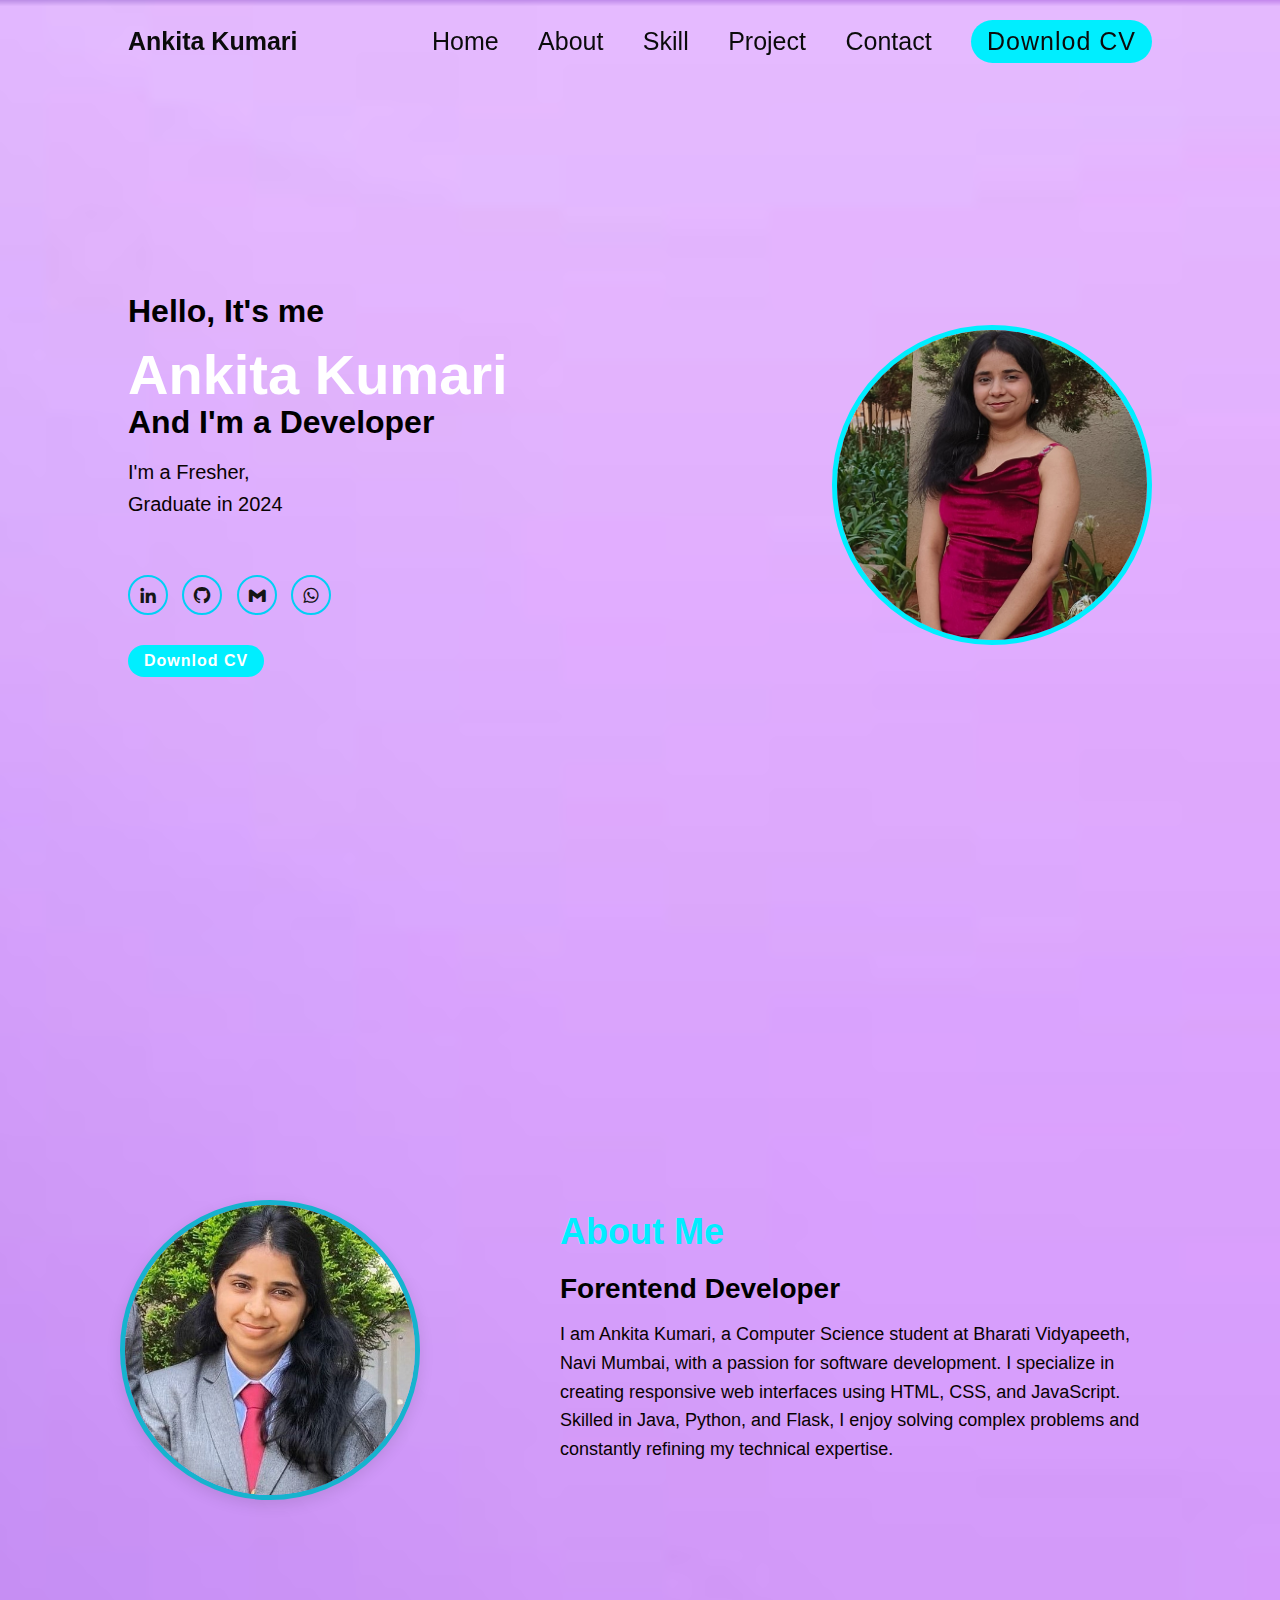
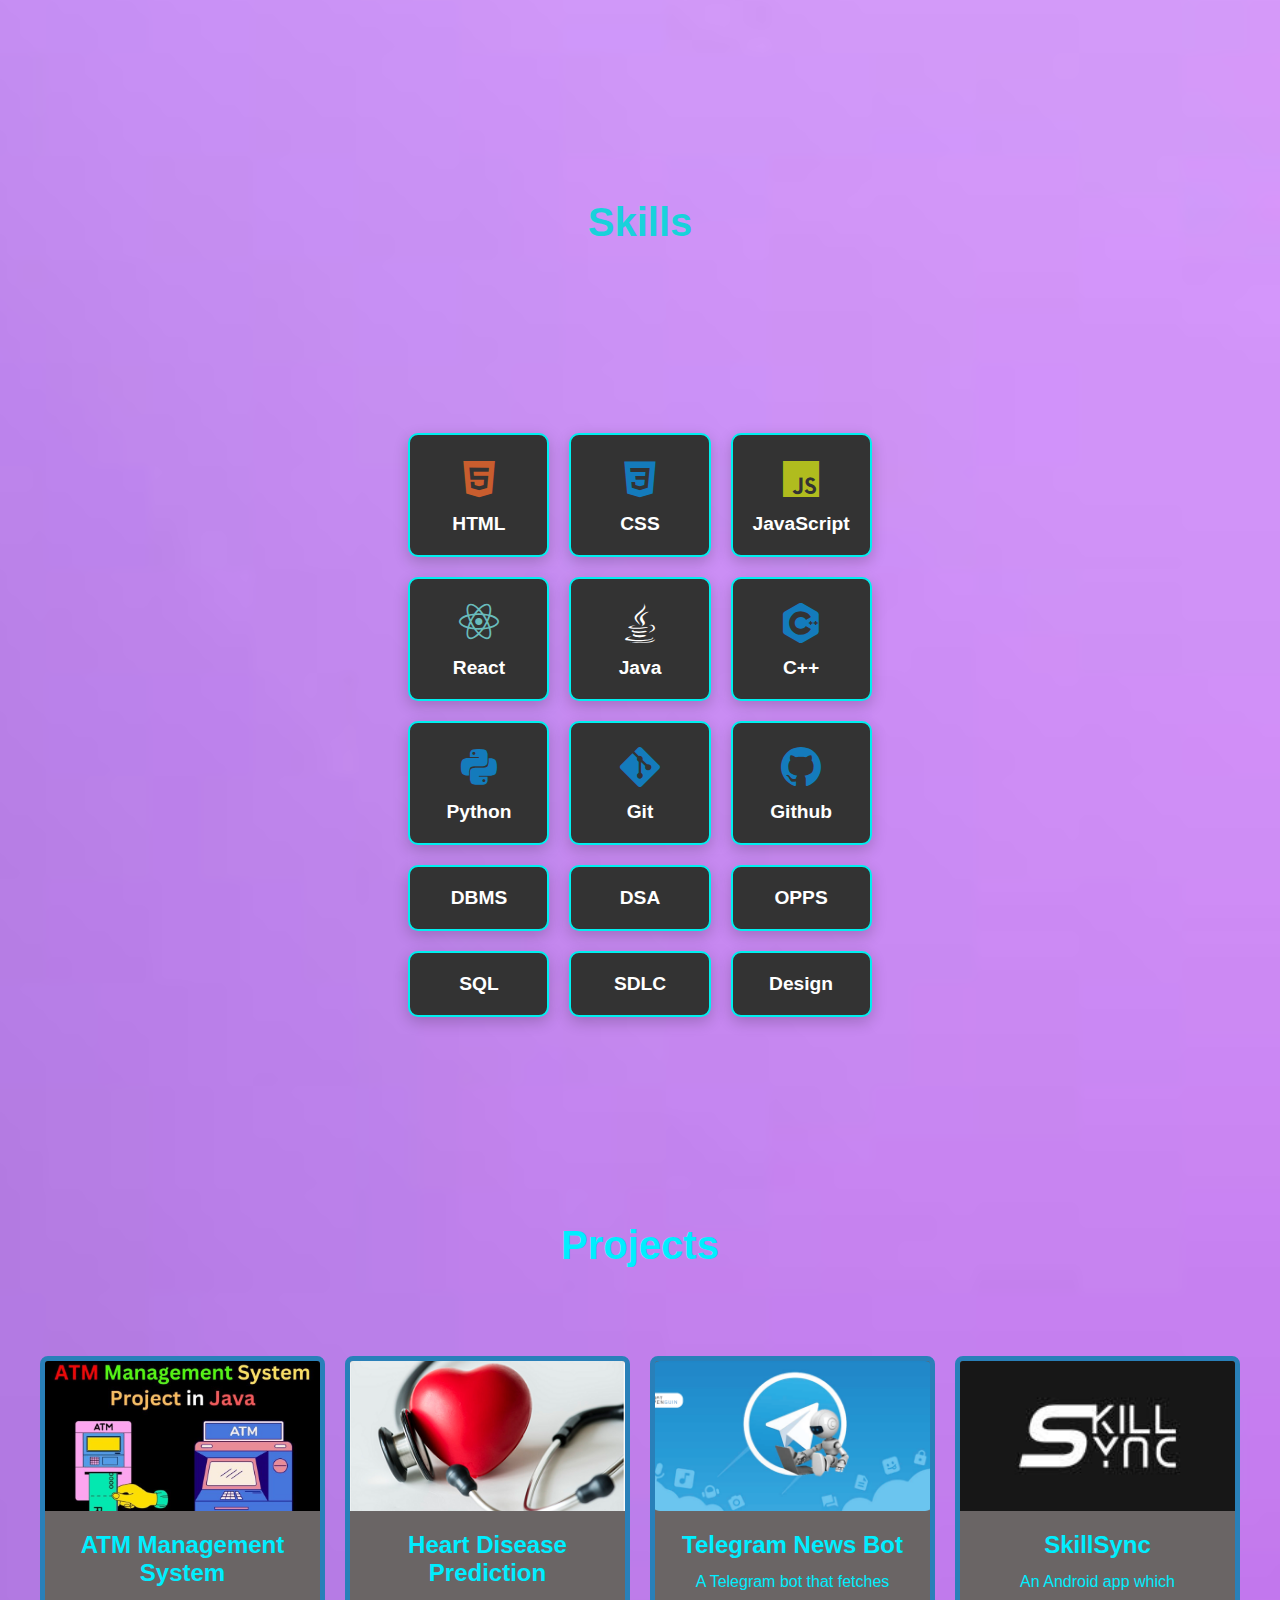
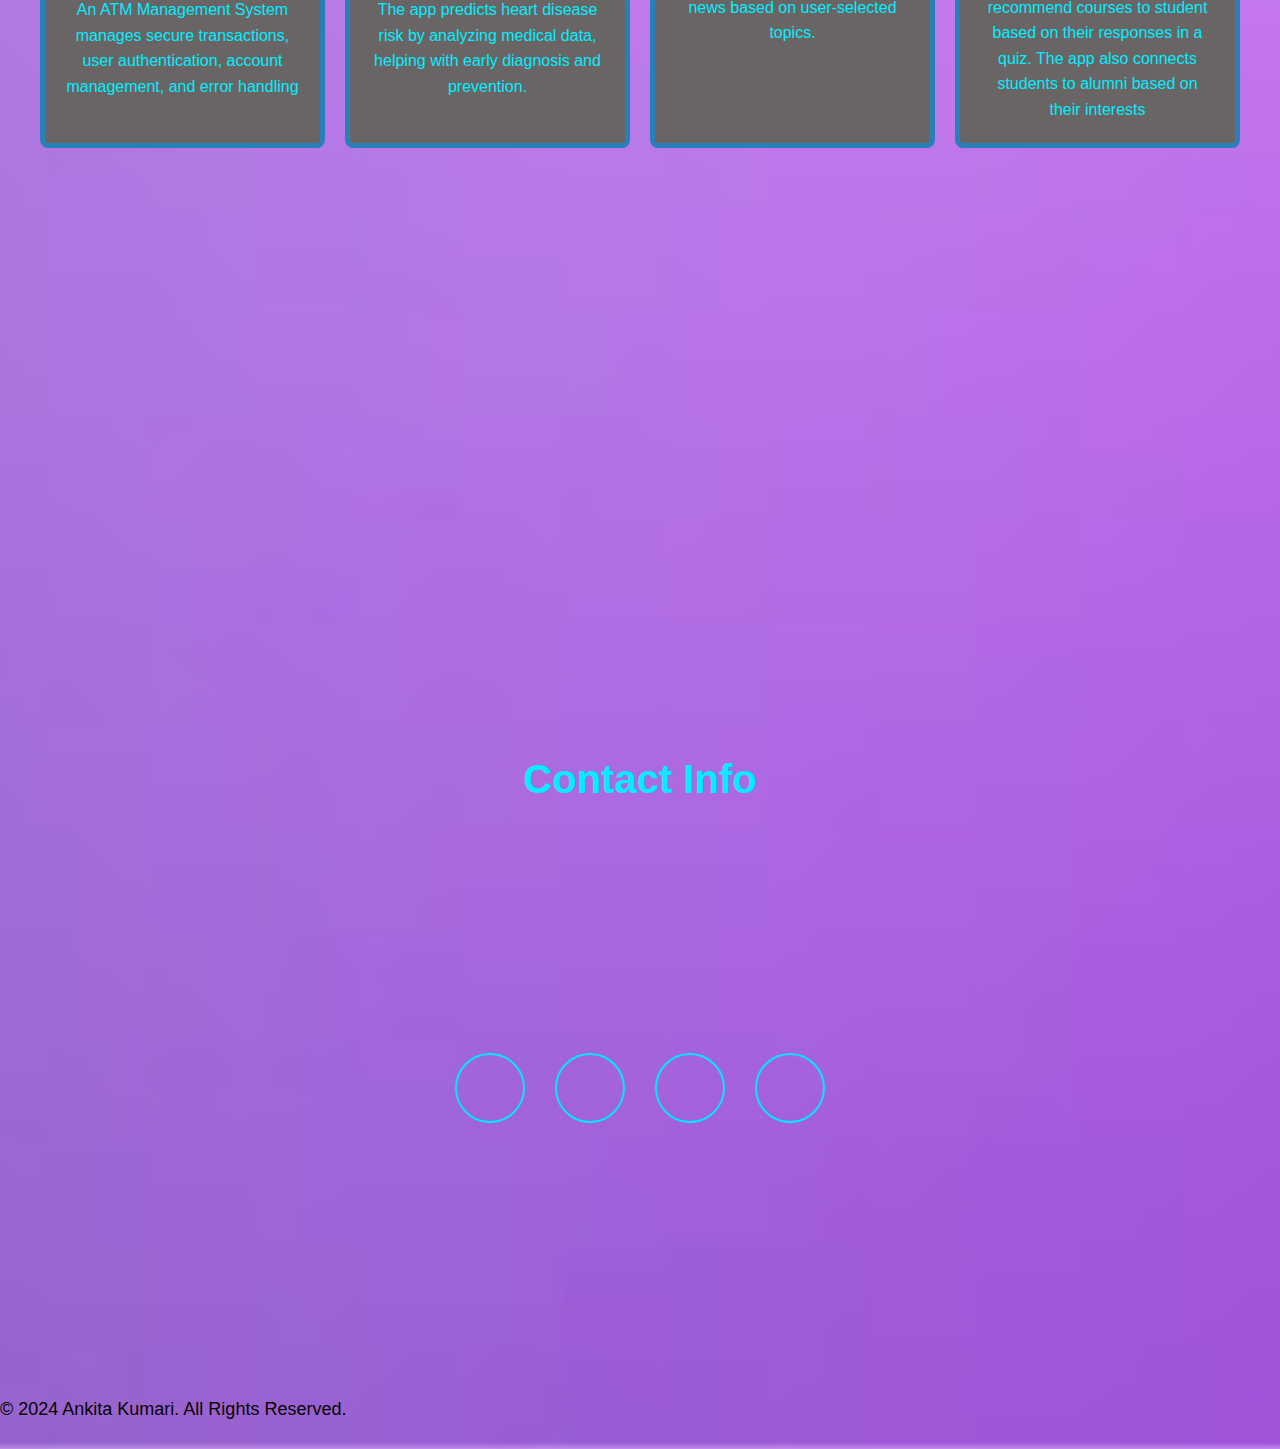
==== commit 739bc452: "final" ====
--- a/index.html
+++ b/index.html
@@ -5,18 +5,13 @@
     <meta name="viewport" content="width=device-width, initial-scale=1.0">
     <title>Portfolio</title>
     <link rel="stylesheet" href="index.css">
-    <link rel="stylesheet" href="contact.css">
-    <link rel="stylesheet" href="Project.css">
     <link rel="stylesheet" href="style.css">
-    <link rel="stylesheet" href="skill.css">
-    <link rel="stylesheet" href="home.css">
-    <link rel="stylesheet" href="about.css">
     <link rel="stylesheet" href="https://cdnjs.cloudflare.com/ajax/libs/font-awesome/6.6.0/css/all.min.css" integrity="sha512-Kc323vGBEqzTmouAECnVceyQqyqdsSiqLQISBL29aUW4U/M7pSPA/gEUZQqv1cwx4OnYxTxve5UMg5GT6L4JJg==" crossorigin="anonymous" referrerpolicy="no-referrer" />
     <link  href='https://unpkg.com/boxicons@2.1.4/css/boxicons.min.css' rel="stylesheet">
 </head>
 <body>
     <header class="header">
-        <a href="" class="logo">Portfolio</a>
+        <a href="" class="logo">Ankita Kumari</a>
 
 
         <nav class = "navbar">
@@ -55,7 +50,7 @@
 
     <section class="about" id="about">
         <div class="about-img">
-            <img src="Image/rrr.jpg" alt="">
+            <img src="Image/gg.jpg" alt="">
         </div>
 
         <div class="about-content">
@@ -70,197 +65,76 @@
 
 <!---skill-->
 
-    <h1 class="sub-title" id="Skill"> <span> Skill</span></h1>
+<h1 class="sub-title" id="Skill"> <span> Skills</span></h1>
 
 <section>
-    <div class="container1" >
-        <h1 class="heading">Technical Skill</h1>
-        <div class="Technical-bars">
-            <div class="bar">
-                <i style="color: #c95d2e" class='bx bxl-html5'></i>
-                <div class="info">
-                    <span>HTML</span>
-                </div>
-                <div class="progress-line html">
-                    <span></span>
-                </div>
-            </div>
-
-            <div class="bar">
-                <i style="color: #147bbc" class='bx bxl-css3'></i>
-                <div class="info">
-                    <span>CSS</span>
-                </div>
-                <div class="progress-line CSS">
-                    <span></span>
-                </div>
-            </div>
-
-            <div class="bar">
-                <i style="color: #b0bc1e" class='bx bxl-javascript'></i>
-                <div class="info">
-                    <span>JavaScript</span>
-                </div>
-                <div class="progress-line JavaScript">
-                    <span></span>
-                </div>
-            </div>
-
-            <div class="bar">
-                <i style="color: #69bcbc" class='bx bxl-react'></i>
-                <div class="info">
-                    <span>React</span>
-                </div>
-                <div class="progress-line React">
-                    <span></span>
-                </div>
-            </div>
-
-            <div class="bar">
-                <i style="color: white" class='bx bxl-java'></i>
-                <div class="info">
-                    <span>Java</span>
-                </div>
-                <div class="progress-line Java">
-                    <span></span>
-                </div>
-            </div>
-
-            <div class="bar">
-                <i style="color: #147bbc" class='bx bxl-c-plus-plus'></i>
-                <div class="info">
-                    <span>C++</span>
-                </div>
-                <div class="progress-line Cplusplus">
-                    <span></span>
-                </div>
-            </div>
-        </div>
-    </div>
-
-    <!-- <div class="container2">
-        <h1 class="heading2 ">Professional Skills</h1>
-
-        <div class="radial-bars">
-            <svg x="0px" y="0px" viewBox="0 0 200 200">
-                <circle class="progress-bar" cx="100" cy="100" r="80"></circle>
-                <circle class="path path-1" cx="100" cy="100" r="80"></circle>
-                
-            </svg>
-            <div class="percentage">90%</div>
-            <div class="text">Creativity</div>
-        </div>
-
-        <div class="radial-bars">
-            <svg x="0px" y="0px" viewBox="0 0 200 200">
-                <circle class="progress-bar" cx="100" cy="100" r="80"></circle>
-                <circle class="path path-1" cx="100" cy="100" r="80"></circle>
-            </svg>
-            <div class="percentage">65%</div>
-            <div class="text">Communication</div>
-        </div>
-
-        <div class="radial-bars">
-            <svg x="0px" y="0px" viewBox="0 0 200 200">
-                
-                <circle class="progress-bar" cx="100" cy="100" r="80"></circle>
-                <circle class="path path-1" cx="100" cy="100" r="80"></circle>
-            </svg>
-            <div class="percentage">75%</div>
-            <div class="text">Problem Solving</div>
-        </div>
-
-        <div class="radial-bars">
-            <svg x="0px" y="0px" viewBox="0 0 200 200">
-                <circle class="progress-bar" cx="100" cy="100" r="80"></circle>
-                <circle class="path path-1" cx="100" cy="100" r="80"></circle>
-            </svg>
-            <div class="percentage">85%</div>
-            <div class="text">Team Work</div>
-        </div> -->
+    <div class="skills-container">
+        <div class="skill-box">
+            <i style="color: #c95d2e" class='bx bxl-html5'></i>
+            <span>HTML</span>
+        </div>
+        <div class="skill-box">
+            <i style="color: #147bbc" class='bx bxl-css3'></i>
+            <span>CSS</span>
+        </div>
+        <div class="skill-box">
+            <i style="color: #b0bc1e" class='bx bxl-javascript'></i>
+            <span>JavaScript</span>
+        </div>
+        <div class="skill-box">
+            <i style="color: #69bcbc" class='bx bxl-react'></i>
+            <span>React</span>
+        </div>
+        <div class="skill-box">
+            <i style="color: white" class='bx bxl-java'></i>
+            <span>Java</span>
+        </div>
+        <div class="skill-box">
+            <i style="color: #147bbc" class='bx bxl-c-plus-plus'></i>
+            <span>C++</span>
+        </div>
+        <div class="skill-box">
+            <i style="color: #147bbc"  class='bx bxl-python'></i>
+            <span>Python</span>
+        </div>
+        <div class="skill-box">
+            <i style="color: #147bbc"  class='bx bxl-git'></i>
+            <span>Git</span>
+        </div>        
+        <div class="skill-box">
+            <i style="color: #147bbc"   class='bx bxl-github'></i>
+            <span>Github</span>
+        </div>
+        <div class="skill-box">
+            <!-- <i style="color: #147bbc"  class='bx bxl-python'></i> -->
+            <span>DBMS</span>
+        </div>
+        <div class="skill-box">
+            <!-- <i style="color: #147bbc" class='bx bxl-c-plus-plus'></i> -->
+            <span>DSA</span>
+        </div>
+        <div class="skill-box">
+            <!-- <i style="color: #147bbc" class='bx bxl-c-plus-plus'></i> -->
+            <span>OPPS</span>
+        </div>
+        <div class="skill-box">
+            <!-- <i style="color: #147bbc" class='bx bxl-c-plus-plus'></i> -->
+            <span>SQL</span>
+        </div>
+        <div class="skill-box">
+            <!-- <i style="color: #147bbc" class='bx bxl-c-plus-plus'></i> -->
+            <span>SDLC</span>
+        </div>
+        <div class="skill-box">
+            <!-- <i style="color: #147bbc" class='bx bxl-c-plus-plus'></i> -->
+            <span>Design</span>
+        </div>
+        
+
     </div>
 </section>
 
-            
-     <!---project-->
-<!--      
-            <section class="Portfolio" id="Project">
-                <div class="Portfolio">
-                <h2 class="heading"><span>Project</span></h2>
-
-                <div class="portfolio-container">
-                    <div class="portfolio-box">
-                        <img src="Image/img.jpeg" alt="">
-                        <div class="portfolio-layer">
-                            <h4>Heart-Disease-Prediction</h4>
-                            <p></p>
-                            <i class="fa-solid fa-up-right-from-square"> 
-                                <a href="https://github.com/ankitasri20/Heart-Disease-Prediction"></a>
-                            </i>
-
-                        </div>
-                    </div>
-
-
-                    <div class="portfolio-box">
-                        <img src="Image/img.jpeg" alt="">
-                        <div class="portfolio-layer">
-                            <h4>Web Design</h4>
-                            <p>Lorem ipsum dolor sit amet consectetur adipisicing elit. Neque, quibusdam.</p>
-                            <i class="fa-solid fa-up-right-from-square"></i>
-
-                        </div>
-                    </div>
-
-
-                    <div class="portfolio-box">
-                        <img src="Image/img.jpeg" alt="">
-                        <div class="portfolio-layer">
-                            <h4>Web Design</h4>
-                            <p>Lorem ipsum dolor sit amet consectetur adipisicing elit. Neque, quibusdam.</p>
-                            <i class="fa-solid fa-up-right-from-square"></i>
-
-                        </div>
-                    </div>
-
-                    <div class="portfolio-box">
-                        <img src="Image/img.jpeg" alt="">
-                        <div class="portfolio-layer">
-                            <h4>Web Design</h4>
-                            <p>Lorem ipsum dolor sit amet consectetur adipisicing elit. Neque, quibusdam.</p>
-                            <i class="fa-solid fa-up-right-from-square"></i>
-
-                        </div>
-                    </div>
-
-                    <div class="portfolio-box">
-                        <img src="Image/img.jpeg" alt="">
-                        <div class="portfolio-layer">
-                            <h4>Web Design</h4>
-                            <p>Lorem ipsum dolor sit amet consectetur adipisicing elit. Neque, quibusdam.</p>
-                            <i class="fa-solid fa-up-right-from-square"></i>
-
-                        </div>
-                    </div>
-
-                    <div class="portfolio-box">
-                        <img src="Image/img.jpeg" alt="">
-                        <div class="portfolio-layer">
-                            <h4>Web Design</h4>
-                            <p>Lorem ipsum dolor sit amet consectetur adipisicing elit. Neque, quibusdam.</p>
-                            <i class="fa-solid fa-up-right-from-square"></i>
-
-                        </div>
-                    </div>
-                </div>
-                </div>
-            </section> -->
-
-
-
-
-
-            
+    
 
             <section id="projects" class="Project">
                 <h2>Projects</h2>
@@ -303,7 +177,7 @@
 
                    <!-- Project 3 -->
                    <div class="project-card" data-aos="fade-up" data-aos-delay="300">
-                    <a href="https://github.com/ankitasri20/Telegram-News-Bot" target="_blank" style="color: white; text-decoration: none;">
+                    <a href="https://github.com/ankitasri20/SkillSync" target="_blank" style="color: white; text-decoration: none;">
                         <div class="project-card-image" style="background-image: url('Image/images.jpeg');"></div>
                         <div class="project-card-content">
                             <h3>SkillSync</h3>
@@ -316,70 +190,36 @@
             </section>
             
 
-
-
-
-
-
-
-
-            <!-- contact -->
-
-            <!-- <section class="contact" id="Contact">
-                <div class="contact-container">
-                    <h2 class="heading"> <span>Contact</span></h2>
-                    <div class="contact-info">
-                        <a href="https://www.linkedin.com/in/ankita-kumari-023609249/"><i class="bx bxl-linkedin"></i></a>
-                        <a href="https://github.com/ankitasri20"><i class='bx bxl-github'></i></a>
-                        <a href="mailto:vermaankita0420@gmail.com"><i class='bx bxl-gmail' ></i></a>
-                        <a href="https://wa.me/8210759146"><i class="bx bxl-whatsapp"></i></a>
-                    </div>
-                    <form action="#" method="post" class="contact-form">
-                        <h3>Send a Message</h3>
-                        <div class="form-group">
-                            <label for="name">Name:</label>
-                            <input type="text" id="name" name="name" required>
-                        </div>
-                        <div class="form-group">
-                            <label for="email">Email:</label>
-                            <input type="email" id="email" name="email" required>
-                        </div>
-                        <div class="form-group">
-                            <label for="subject">Subject:</label>
-                            <input type="text" id="subject" name="subject" required>
-                        </div>
-                        <div class="form-group">
-                            <label for="message">Message:</label>
-                            <textarea id="message" name="message" rows="5" required></textarea>
-                        </div>
-                        <div class="contact-info">
-                            <a href="mailto:vermaankita0420@gmail.com" class="btn">Mail</a>
-                            <a href="https://wa.me/8210759146" class="btn">WhatsApp</a>
-                        </div>
-                        
-                    </form>
-                </div>
-            </section> -->
-
-            <section id="contact" class="Contact">
+                <section id="contact" class="Contact">
                 <h2>Contact Info</h2>
                 <div class="contact-container">
+                    <a href="https://linkedin.com/in/yourprofile" target="_blank" class="contact-link">
+                        <i class="fab fa-linkedin"></i>
+                    </a>
+                    <a href="https://github.com/ankitasri20" target="_blank" class="contact-link">
+                        <i class="fab fa-github"></i>
+                    </a>
                     <a href="mailto:your.email@example.com" class="contact-link">
-                        <i class="fas fa-envelope"></i> <!-- Envelope symbol -->
-                    </a>
-                    <a href="https://github.com/ankitasri20" target="_blank" class="contact-link">
-                        <i class="fab fa-github"></i> <!-- GitHub symbol -->
-                    </a>
-                    <a href="https://linkedin.com/in/yourprofile" target="_blank" class="contact-link">
-                        <i class="fab fa-linkedin"></i> <!-- LinkedIn symbol -->
+                        <i class="fas fa-envelope"></i>
+                    </a>
+                    <a href="https://wa.me/yourwhatsapp" target="_blank" class="contact-link">
+                        <i class="fab fa-whatsapp"></i>
                     </a>
                 </div>
             </section>
             
+                
             
             
 
     </section>
     <script src="index.js"></script>
+
+
+    <footer class="footer"></footer>
+        <p>&copy; 2024 Ankita Kumari. All Rights Reserved.</p>
+    </footer>
+
+
 </body>
 </html>--- a/index.css
+++ b/index.css
@@ -9,7 +9,7 @@
     position: relative;
     width: 100%;
     min-height: 100vh;
-    background: url('Image/14121199_5442673.jpg'); 
+    background: url('Image/360_F_326610651_ePVmgg037QeDE2TMkax2qB3B2mwuMZnr.jpg'); 
     background-size: cover;
     background-position: center;
     padding: 70px 10% 0;
@@ -39,7 +39,7 @@
 .logo {
     position: relative;
     font-size: 25px;
-    color: #fff;
+    color: #0b0b0b;
     text-decoration: none;
     font-weight: 600;
     
@@ -47,7 +47,7 @@
 .navbar a {
     display: inline-block;
     font-size: 25px;
-    color: #fff;
+    color: #0b0b0b;
     text-decoration: none;
     font-weight: 500;
     margin-left: 35px;
@@ -56,7 +56,7 @@
 .navbar a:hover{
     color: #0ef;
 }
-/* .home {
+.home {
     position: relative;
     width: 100%;
     justify-content: space-between;
@@ -86,8 +86,8 @@
 .home-content p {
     font-size: 20px;
 
-} */
-/* .social-media a {
+}
+.social-media a {
     display: inline-flex;
     justify-content: center;
     align-items: center;
@@ -144,720 +144,7 @@
     100% {
         transform: translateY(0);
     }
-} */
-
-/* 
-.about-img img {
-    width: 30vw; 
-    height: 30vw; 
-    border-radius: 50%;
-    border: 5px solid #0ef;
-    object-fit: cover;
-    align-items: flex-start;
-}
-
-.heading {
-    text-align: left;
-    font-size: 4.5rem;
-
-}
-
-.about-content h2 {
-    text-align: left;
-    line-height: 1.6;
-}
-
-.about-content h3 {
-    font-size: 2.6rem;
-
-}
-
-.about-content p {
-    font-size: 1.6rem;
-    margin: 2rem 0 3rem;
-
-}
-
-
-
-
-
-.sub-title {
-    text-align: center;
-    font-size: 60px;
-    padding-bottom: 70px;
-    padding-top: 30px;
-}
-
-.sub-title span {
-    color: #0ef;
-}
-
-.section {
-    display: flex;
-    justify-content: center;
-    flex-wrap: wrap;
-}
-
-.container1 {
-    align-items: left;
-    width: 600px;
-    height: 500px;
-    padding: 75px 90px;
-    margin-left: 120px;
-}
-
-.heading {
-    text-align: left;
-    text-decoration: underline;
-    text-underline-offset: 5px;
-    text-decoration-thickness: 3px;
-    margin-bottom: 5px;
-}
-
-.bar {
-    font-size: 23px;
-}
-
-.Technical-bars .bar {
-    margin: 40px 0;  Corrected shorthand 
-}
-
-.Technical-bars .bar:first-child {
-    margin-top: 0;
-}
-
-.Technical-bars .bar:last-child {
-    margin-bottom: 0;
-}
-
-.Technical-bars .bar .info {
-    margin-bottom: 5px;
-}
-
-.Technical-bars .bar .info span {
-    font-size: 17px;
-    font-weight: 500;
-    animation: showText 0.5s 1s linear forwards;
-    opacity: 0;
-}
-
-.Technical-bars .bar .progress-line {
-    position: relative;
-    border-radius: 10px;
-    width: 100%;
-    height: 5px;
-    background-color: #000000;
-    animation: animate 1s cubic-bezier(1, 0, 0, 0.5, 1) forwards;
-    transform: scaleX(0);
-    transform-origin: left;
-}
-
-@keyframes animate {
-    100% {
-        transform: scaleX(1);
-    }
-}
-
-@keyframes showText {
-    to {
-        opacity: 1;
-    }
-}
-
- */
-
-
-
-
-
-
-
-
-
-
-
-
-
-/* .skill h2 {
-    margin-bottom: 5rem;
-
-}
-.skill-container {
-    display: flex;
-    justify-content: center;
-    align-items: center;
-    flex-wrap: wrap;
-    gap: 2rem;
-}
-
-.skill-container .skill-box {
-    flex:  1 1 30rem;
-    background-color: var(--snd--bg--color);
-    padding: 3rem 2rem 4rem;
-    border-radius: 2rem;
-    text-align: center;
-    border: .2rem solid var(--bg-color);
-    transition: .5s ease;
-
-}
-.skill-container .skill-box{
-    border-color: var(--main-color);
-    transform: scale(1.02);
-} */
-
-/* .skill h2 {
-    margin-bottom: 5rem;
-}
-
-.skill-container {
-    display: flex;
-    justify-content: center;
-    align-items: center;
-    flex-wrap: wrap;
-    gap: 2rem;
-}
-
-.skill-container .skill-box {
-    flex: 1 1 30rem;
-    background-color: var(--snd--bg--color);
-    padding: 3rem 2rem 4rem;
-    border-radius: 2rem;
-    text-align: center;
-    border: .2rem solid var(--bg-color);
-    transition: .5s ease;
-}
-
-.skill-container .skill-box:hover {
-    border-color: var(--main-color);
-    transform: scale(1.02); /* Only apply the scale on hover */
-
-
-
-
-
-/* 
-section {
-    display: flex;
-    flex-wrap: wrap;
-
-}
-
-.container1{
-    width: 600px;
-    height: 500px;
-    padding: 75px 90px;
-    margin-left: 120px;
-}
-.heading1 {
-    text-align: center;
-    text-decoration: underline;
-    text-underline-offset: 10px;
-    margin-bottom: 50px;
-}
-.bar {
-    font-size: 23px;
-}
-.Technical-bars .bar {
-    margin-top: 40px 0;
-
-}
-
-.Technical-bars .bar:first-child{
-    margin-top: 0;
-}
-.Technical-bars .bar:last-child {
-    margin-bottom: 0;
-}
-.Technical-bars .bar .info {
-    margin-bottom: 5px;
-}
-
-.Technical-bars .bar .info span {
-    font-size: 17px;
-    font-weight: 500;
-    animation:  showText 0.5s 1s linear forwards;
-    opacity: 0;
-}
-.Technical-bars .bar .progress-line{
-    position: relative;
-    border-radius: 10px;
-    width: 100%;
-    height: 5px;
-    background-color: #000000;
-    animation: animate 1s cubic-bezier(1,0,0,5,1) forwards;
-    transform: scaleX(0);
-    transform-origin: left;
-}
-@keyframes animate{
-    100%{
-        transform: scaleX(1);
-    }
-}
-.Technical-bars .bar .progress-line span{
-    height: 100%;
-    background-color: #0ef;
-    position: absolute;
-    border-radius: 10px;
-    animation: animate 1s 1s cubic-bezier(1,0,0,5,1) forwards;
-    transform: scale(0);
-    transform-origin: left;
-
-}
-
-.progress-bar {
-    fill: none;
-    stroke: #ddd;
-    stroke-width: 20;
-}
-.path {
-    fill: none;
-    stroke-width: 20;
-    stroke-dasharray: 502; 
-    stroke-dashoffset: 502;
-    transition: stroke-dashoffset 1s ease-in-out;
-}
-.path-1 {
-    stroke: #0ef;
-    stroke-dashoffset: calc(502 - (502 * 90) / 100); 
-}
-
-
-.progress-line.html span {
-    width: 90%;
-
-}
-.progress-line.CSS span {
-    width: 60%;
-    
-}
-.progress-line.JavaScript span {
-    width: 80%;
-    
-}
-.progress-line.React span {
-    width: 85%;
-    
-}
-.progress-line.Java span {
-    width: 60%;
-    
-}
-.progress-line.Cplusplus span {
-    width: 70%;
-    
-}
-.progress-line span::after{
-    position: absolute;
-    padding: 1px 8px;
-    background-color: #000;
-    color: #fff;
-    
-}
-
-.progress-line {
-    position: relative;
-    border-radius: 10px;
-    width: 100%;
-    height: 5px;
-    background-color: #000;
-}
-
-@keyframes animate {
-    100% {
-        transform: scaleX(1);
-    }
-} */
-
-/* section{
-    display: flex;
-    flex-wrap: wrap;
-}
-
-.container1{
-    width: 600px;
-    height: 500px;
-    padding: 75px 90px;
-    margin-left: 120px;
-
-}
-.heading1{
-    text-align: center;
-    text-decoration: underline;
-    text-underline-offset: 10px;
-    text-decoration-thickness: 5px;
-    margin-bottom: 50px;
-
-}
-.bar{
-    font-size: 23px;
-}
-
-.Technical-bars bar {
-    margin-top: 40px 0;
-}
-.Technical-bars .bar:first-child{
-    margin-top: 0;
-}
-.Technical-bars .bar:last-child{
-    margin-bottom: 0;
-}
-.Technical-bars .bar .info{
-    margin-bottom: 5px;
-}
-.Technical-bars .bar .info span{
-    font-size: 17px;
-    font-weight: 500;
-    animation: ShowText 0.5s 1s linear forwards;
-    opacity: 0;
-}
-.Technical-bars .bar .progress-line{
-    
-} */
-
-
-
-/* .skill {
-        align-items: top;
-    }
-    
-.skill h2 {
-        margin-bottom: 5rem;
-        text-align: center;
-    }
-    
-.skill-container {
-        display: flex;
-        justify-content: center;
-        align-items: center;
-        flex-wrap: wrap;
-        gap: 2rem; 
-    }
-    
-.skill-container .skill-box {
-        flex: 1 1 30rem; 
-        background-color: var(--snd--bg--color);
-        padding: 3rem 2rem 4rem;
-        border-radius: 2rem;
-        text-align: center;
-        border: .2rem solid var(--bg-color);
-        transition: .5s ease;
-    }
-    
-.skill-container .skill-box:hover {
-        border-color: var(--main-color);
-        transform: scale(1.02);
-    }
-    
-.skill-box  i {
-        font-size: 7rem;
-        color: var(--main-color);
-
-    
-}
-
-.skill-box h3 {
-    font-size: 2.6rem;
-}
-
-.skill-box p {
-    font-size: 1.6rem;
-    margin: 1rem 0 3rem;
-} */
-
-
-
-
-
-
-
-
-
-
-
-
-
-
-
-
-
-
-
-
-
-
-
-
-
-
-
-
-
-
-
-
-
-
-/* 
-.Portfolio {
-    background-image: var(--snd--bg--color);
-}
-.Portfolio h2 {
-    margin-bottom: 4rem;    
-
-}
-.portfolio-container {
-    display: grid;
-    grid-template-columns: repeat(3, 1fr);
-    align-items: center;
-    gap: 2.5rem;
-
-}
-
-.portfolio-container .portfolio-box{
-    position: relative;
-    border-radius: 2rem;
-    box-shadow: 0 0 1rem var(--bg-color);
-    overflow: hidden;
-    display: flex;
-}
-.portfolio-box img {
-    width: 100%;
-    transition:  .5s ease;
-    opacity: 0.7;
-
-}
-
-.portfolio-box:hover img {
-    transform: scale(1.1);
-}
-
-.portfolio-box .portfolio-layer {
-    position: absolute;
-    bottom: 0;
-    left: 0;
-    width: 100%;
-    height: 100%;
-    background: linear-gradient(rgba(0, 0, 0, 0.1) var(--main-color));
-    display: flex;
-    justify-content: center;
-    align-items: center;
-    flex-direction: column;
-    text-align: center;
-    padding: 0 4rem;
-    transform: translatey(100%);
-    transition: .5s ease;
-
-}
-
-.portfolio-box:hover .portfolio-layer {
-    transform: translatey(0);
-}
-
-.portfolio-layer h4 {
-    font-size: 1.7rem;
-
-}
-
-.portfolio-layer {
-    font-size: 1.6rem;
-    margin: .3rem 0 1rem;
-}
-.portfolio-layer a{
-    display: inline-flex;
-    justify-content: center;
-    align-items: center;
-    width: 5rem;
-    height: 5rem;
-    background: var(--text-color);
-    border-radius: 50%;
-}
-
-.portfolio-layer a i {
-    font-size: 2rem;
-    color: var(--snd--bg--color);
-} */
-
-
-
-
-
-
-
-
-
-
-
-
-
-
-
-
-
-
-
-
-
-
-
-
-
-
-
-
-
-
-
-
-
-
-
-
-
-
-
-
-
-
-
-
-
-
-
-
-
-
-
-
-
-
-
-
-
-
-
-
-
-
-
-
-
-
-
-
-
-
-
-
-
-
-
-.home {
-    position: relative;
-    width: 100%;
-    justify-content: space-between;
-    height: 100vh;
-
-    background-size: cover;
-    background-position: center;
-    display: flex;
-    align-items: center;
-    padding: 70px 10% 0;   
-}
-.home-content {
-    max-width: 600px;
-}
-.home-content h3 {
-    font-size: 32px;
-    font-weight: 700;
-
-}
-.home-content h1 {
-    font-size: 56px;
-    font-weight: 700;
-    margin: -3px 0;
-
-
-}
-.home-content p {
-    font-size: 20px;
-
-}
-.social-media a {
-    display: inline-flex;
-    justify-content: center;
-    align-items: center;
-    width: 40px;
-    height: 40px;
-    background-color: transparent;
-    border: 2px solid rgb(1, 208, 244);
-    border-radius: 70%;
-    font-size: 20px;
-    color: rgb(21, 21, 21);
-    text-decoration: none;
-    margin: 30px 10px 30px 0;
-}
-.social-media  a:hover {
-    background: #0ef;
-    color: #081b29;
-    box-shadow: 0 0 20px #0ef;
-}
-.btn {
-    display: inline-block;
-    padding: 12px 28px;
-    background: #0ef;
-    border-radius: 40px;
-    font-size: 16px;
-    color: #081b29;
-    letter-spacing: 1px;
-    text-decoration: none;
-    font-weight: 600;
-
-    
-}
-.btn:hover {
-    box-shadow: 0 0 5px cyan,
-    0 0 25px cyan, 0 0 50px cyan,
-    0 0 100px cyan, 0 0 200px cyan
-}
-
-.home-img img{
-    width: 25vw;
-    height: 25vw;
-    border-radius: 50%;
-    border: 5px solid #0ef;
-    object-fit: cover;
-    animation: none;
-}
-
-@keyframes floatImage {
-    0% {
-        transform: translatey(0);
-    }
-    50% {
-        transform: translateY(-2.4rem);
-    }
-    100% {
-        transform: translateY(0);
-    }
-}
-
-
-
-
-
-
-
-
-
-
-
-
-
-
-
-
-
+}
 
 
 
@@ -938,252 +225,52 @@
 }
 
 
-
-
-
-
-
-
-
-
-
-
-
-
-
-
-
-.container1 {
+.skills-container {
+    display: grid;
+    grid-template-columns: repeat(3, 1fr); /* Adjust based on how many columns you want */
+    gap: 20px;
+    justify-content: center;
+    padding: 20px;
     max-width: 80%;
+    margin: 0 auto;
+}
+
+.skill-box {
+    background-color: #333;
+    color: #fff;
     padding: 20px;
-    margin-left: 10;
-    position: relative;
+    text-align: center;
+    border-radius: 10px;
+    box-shadow: 0px 5px 15px rgba(0, 0, 0, 0.2);
+    transition: transform 0.3s;
+    border: 2px solid #00efef;
+}
+
+.skill-box i {
+    font-size: 3rem;
+    margin-bottom: 10px;
+}
+
+.skill-box span {
+    display: block;
+    font-size: 1.2rem;
+    font-weight: bold;
+}
+
+.skill-box:hover {
+    transform: translateY(-5px);
 }
 
 .sub-title {
     text-align: center;
-    font-size: 4rem;
+    font-size: 2.5rem;
+    color: #fff;
     margin-bottom: 30px;
-    color: #ffffff;
 }
 
 .sub-title span {
     color: #19d2db;
 }
-.Technical-bars {
-    display: flex;
-    flex-direction: column;
-    gap: 20px;
-}
-
-.bar {
-    display: flex;
-    align-items: left;
-    justify-content: space-between;
-    padding: 10px 0;
-    border-radius: 10px;
-    position: relative;
-}
-
-.bar i {
-    font-size: 2rem;
-    color: inherit;
-}
-
-.info span {
-    font-size: 1.2rem;
-    font-weight: bold;
-}
-.progress-line {
-    width: 80%;
-    height: 8px;
-    background-color: #333;
-    border-radius: 5px;
-    position: relative;
-    overflow: hidden;
-    margin-left: 10px;
-}
-
-.progress-line span {
-    display: block;
-    height: 100%;
-    border-radius: 5px;
-    animation: progress-animation 1.5s ease-in-out;
-}
-.progress-line.html span {
-    width: 90%;
-    background-color: #c95d2e;
-}
-
-.progress-line.CSS span {
-    width: 80%;
-    background-color: #147bbc;
-}
-
-.progress-line.JavaScript span {
-    width: 75%;
-    background-color: #b0bc1e;
-}
-
-.progress-line.React span {
-    width: 70%;
-    background-color: #69bcbc;
-}
-
-.progress-line.Java span {
-    width: 60%;
-    background-color: #ff5733;
-}
-
-.progress-line.Cplusplus span {
-    width: 50%;
-    background-color: #147bbc;
-}
-@keyframes progress-animation {
-    from {
-        width: 0;
-    }
-    to {
-        width: 100%;
-    }
-}
-
-@media (max-width: 768px) {
-    .about {
-        flex-direction: column;
-        text-align: center;
-    }
-
-    .about-img {
-        margin-bottom: 20px;
-    }
-
-    .about-content {
-        max-width: 100%;
-    }
-}
-.container2 {
-    max-width: 80%;
-    margin: 0 auto;
-    display: grid;
-    grid-template-columns: repeat(2, 1fr);
-    grid-gap: 10%;
-    justify-content: space-between;
-}
-
-.heading2 {
-    grid-column: span 2;
-    font-size: 2.5rem;
-    margin-bottom: 30px;
-    color: #fff;
-    text-align: center;
-}
-.radial-bars {
-    position: relative;
-    width: 100%; 
-    height: 200px;
-    text-align: center;
-    margin-bottom: 40px;
-}
-
-.radial-bars svg {
-    width: 100%;
-    height: 100%;
-}
-
-.progress-bar-bg {
-    fill: none;
-    stroke: #333;
-    stroke-width: 10;
-    opacity: 0.2;
-}
-
-.progress-bar {
-    fill: none;
-    stroke-width: 10;
-    stroke-linecap: round;
-    stroke-dasharray: 502; 
-    stroke-dashoffset: 502;
-    transform: rotate(-90deg);
-    transform-origin: center;
-}
-.radial-bars:nth-child(1) .progress-bar {
-    stroke: #c95d2e;
-    animation: progress-animation 2s ease-out forwards;
-    animation-delay: 0.5s;
-}
-
-.radial-bars:nth-child(2) .progress-bar {
-    stroke: #147bbc;
-    animation: progress-animation-65 2s ease-out forwards;
-    animation-delay: 0.5s;
-}
-
-.radial-bars:nth-child(3) .progress-bar {
-    stroke: #b0bc1e;
-    animation: progress-animation-75 2s ease-out forwards;
-    animation-delay: 0.5s;
-}
-
-.radial-bars:nth-child(4) .progress-bar {
-    stroke: #69bcbc;
-    animation: progress-animation-85 2s ease-out forwards;
-    animation-delay: 0.5s;
-}
-.percentage {
-    font-size: 1.8rem;
-    font-weight: bold;
-    color: #fff;
-    margin-top: 15px;
-}
-
-.text {
-    font-size: 1.2rem;
-    color: #fff;
-    margin-top: 5px;
-}
-@keyframes progress-animation {
-    from {
-        stroke-dashoffset: 502;
-    }
-    to {
-        stroke-dashoffset: calc(502 - (502 * 90) / 100);
-    }
-}
-
-@keyframes progress-animation-65 {
-    from {
-        stroke-dashoffset: 502;
-    }
-    to {
-        stroke-dashoffset: calc(502 - (502 * 65) / 100);
-    }
-}
-@keyframes progress-animation-75 {
-    from {
-        stroke-dashoffset: 502;
-    }
-    to {
-        stroke-dashoffset: calc(502 - (502 * 75) / 100);
-    }
-}
-@keyframes progress-animation-85 {
-    from {
-        stroke-dashoffset: 502;
-    }
-    to {
-        stroke-dashoffset: calc(502 - (502 * 85) / 100);
-    }
-}
-@media (max-width: 768px) {
-    .container2 {
-        grid-template-columns: 1fr;
-        grid-gap: 20px;
-    }
-}
-
-
-
 
 
 
@@ -1213,120 +300,6 @@
     max-width: 1200px; /* Limit width of the project cards */
     margin-top: 2rem;
 }
-
-
-
-
-
-
-
-
-
-
-
-
-/* .Portfolio {
-    background-image: var(--snd--bg--color);
-}
-.Portfolio h2 {
-    margin-bottom: 4rem; 
-    text-align: center;  
-    font-size: 2.5rem;
-    display: inline-block;
-}
-
-.Portfolio {
-    text-align: center;
-    font-size: 4rem;
-    margin-bottom: 30px;
-    color: #ffffff;
-}
-
-.Portfolio h2 span {
-    align-items: top;
-    background-color: transparent;
-    padding: 0.5rem 1rem;
-    border-radius: 0.5rem;
-}
-.portfolio-container {
-    display: grid;
-    grid-template-columns: repeat(3, 1fr);
-    align-items: center;
-    gap: 2.5rem;
-
-}
-
-.portfolio-container .portfolio-box{
-    position: relative;
-    border-radius: 2rem;
-    box-shadow: 0 0 1rem var(--bg-color);
-    overflow: hidden;
-    display: flex;
-}
-.portfolio-box img {
-    width: 100%;
-    transition:  .5s ease;
-    opacity: 0.7;
-
-}
-
-.portfolio-box:hover img {
-    transform: scale(1.1);
-}
-
-.portfolio-box .portfolio-layer {
-    position: absolute;
-    bottom: 0;
-    left: 0;
-    width: 100%;
-    height: 100%;
-    background: linear-gradient(rgba(0, 0, 0, 0.1) var(--main-color));
-    display: flex;
-    justify-content: center;
-    align-items: center;
-    flex-direction: column;
-    text-align: center;
-    padding: 0 4rem;
-    transform: translatey(100%);
-    transition: .5s ease;
-
-}
-
-.portfolio-box:hover .portfolio-layer {
-    transform: translatey(0);
-}
-
-.portfolio-layer h4 {
-    font-size: 1.7rem;
-
-}
-
-.portfolio-layer {
-    font-size: 1.6rem;
-    margin: .3rem 0 1rem;
-}
-.portfolio-layer a{
-    display: inline-flex;
-    justify-content: center;
-    align-items: center;
-    width: 5rem;
-    height: 5rem;
-    background: var(--text-color);
-    border-radius: 50%;
-}
-
-.portfolio-layer a i {
-    font-size: 2rem;
-    color: var(--snd--bg--color);
-} 
-
-
- */
-
-
-
-
-
 
 
 
@@ -1394,268 +367,80 @@
     text-decoration: none;
     color: var(--text-color);
 }
-
-
-
-
-
-
-
-/* .contact {
-    padding: 5rem 0;
-}
-
-.contact-container {
-    max-width: 1200px;
-    margin: 0 auto;
-    padding: 0 3rem;
+  
+.Contact {
+    display: flex;
+    flex-direction: column;
+    justify-content: space-evenly; /* Space between heading and icons */
+    height: 100vh; /* Full viewport height for the section */
+    padding-top: 30px;
+    margin: 0; /* Ensure no extra margin on Contact section */
+  }
+  
+  .Contact h2 {
+    font-size: 2.5rem;
+    color: #0ef;
+    margin-top: 0; /* Ensure the heading is flush with the top */
+  }
+  
+  .contact-container {
+    display: flex;
+    justify-content: center;
+    gap: 30px; /* Space between icons */
+    margin: 0; /* Remove space below the icons */
+    padding: 0; /* Ensure no extra padding */
+  }
+  
+  .contact-link {
+    color: #000;
+    font-size: 2rem;
+    display: flex;
+    justify-content: center;
+    align-items: center;
+    width: 70px;
+    height: 70px;
+    border: 2px solid #00e7ff; /* Neon blue circle */
+    border-radius: 50%;
+    text-decoration: none;
+    transition: transform 0.3s ease, background-color 0.3s ease, color 0.3s ease;
+  }
+  
+  .contact-link i {
+    font-size: 2rem;
+    margin: 0; /* Remove any default margin */
+  }
+  
+  .contact-link:hover {
+    background-color: #00e7ff; /* Neon blue on hover */
+    color: #fff;
+    transform: scale(1.1); /* Slight zoom on hover */
+  }
+  
+  /* Responsive for smaller screens */
+  @media (max-width: 768px) {
+    .contact-container {
+      flex-direction: column;
+      gap: 20px;
+    }
+  
+    .contact-link {
+      width: 60px;
+      height: 60px;
+    }
+  }
+  
+.footer {
+    /* background-color: #333; */
+    color: #fff;
     text-align: center;
-}
-
-.contact h2 {
-    font-size: 3.7rem;
-    margin-bottom: 3rem;
-}
-
-.contact h2 span {
-    color: #19d2db; 
-    font-weight: bold;
-}
-
-.contact-info {
-    text-align: center;
-    size: 200px;
-    margin-bottom: 2rem;
-}
-
-.contact-info h3 {
-    font-size: 2rem;
-    margin-bottom: 1rem;
-}
-
-.contact-info p {
-    font-size: 1.2rem;
-    margin-bottom: 1.5rem;
-}
-
-.contact-info ul {
-    list-style: none;
-    padding: 0;
-}
-
-.contact-info ul li {
-    font-size: 1.2rem;
-    margin-bottom: 1rem;
-}
-
-.contact-info ul li i {
-    color: #19d2db;
-    margin-right: 10px;
-}
-
-.contact-form {
-    max-width: 600px;
-    margin: 0 auto;
-    text-align: left;
-}
-
-.contact-form h3 {
-    font-size: 2rem;
-    margin-bottom: 1rem;
-}
-
-.form-group {
-    margin-bottom: 1rem;
-}
-
-.form-group label {
-    display: block;
-    font-size: 1rem;
-    margin-bottom: 0.5rem;
-}
-
-.form-group input,
-.form-group textarea {
-    width: 100%;
-    padding: 0.75rem;
-    border: 1px solid #ddd;
-    border-radius: 5px;
-}
-
-.form-group textarea {
-    resize: vertical;
-}
-
-.btn {
-    display: inline-block;
-    padding: 10px 20px;
-    background-color: #19d2db;
-    color: #e7eef2;
-    text-transform: uppercase;
-    text-decoration: none;
-    font-weight: bold;
-    border-radius: 5px;
-    transition: background-color 0.3s ease;
-    border: none;
-}
-
-.btn:hover {
-    background-color: #17a2b8;
-} */
-
-
-/* General Styles */
-/* .contact-container {
-    background-color: #d0e4e6;
-    padding: 50px;
-    border-radius: 15px;
-    box-shadow: 0 5px 15px rgba(0, 0, 0, 0.1);
-    max-width: 40%;
-    margin: 0 auto;
-}
-
-.heading {
-    text-align: center;
-    font-size: 3rem;
-    color: #6a0dad; 
-}
-
-.heading span {
-    color: #87CEFA; 
-}
-
-
-.contact-info a {
-    color: #6a0dad; 
-    font-size: 2rem;
-    margin: 0 10px;
-    transition: transform 0.3s ease;
-}
-
-.contact-info a:hover {
-    transform: scale(1.2);
-    color: #87CEFA; 
-}
-
-
-.contact-form {
-    background-color: transparent; 
-    padding: 30px;
-    border-radius: 10px;
-    box-shadow: none; 
-    margin-top: 20px;
-}
-
-.contact-form h3 {
-    font-size: 2rem;
-    color: #6a0dad; 
-    text-align: center;
-    margin-bottom: 20px;
-}
-
-.form-group {
-    margin-bottom: 15px;
-}
-
-.form-group label {
-    font-size: 1.2rem;
-    color: #6a0dad;
-    display: block;
-    margin-bottom: 5px;
-}
-
-.form-group input,
-.form-group textarea {
-    width: 100%;
-    padding: 10px;
-    border: 2px solid #87CEFA;
-    border-radius: 5px;
-    font-size: 1rem;
-    background-color: rgba(255, 255, 255, 0.2); 
-    outline: none;
-}
-
-.form-group input:focus,
-.form-group textarea:focus {
-    border-color: #6a0dad; 
-}
-
-
-.btn {
-    background-color: #6a0dad; 
-    padding: 10px 10px;
-    border-radius: 15px;
-    text-decoration: none;
-    
-    font-size: 1.2rem;
-}
-
-.btn:hover {
-    background-color: #87CEFA; 
-}
-
-
-@media (max-width: 768px) {
-    .contact-container {
-        padding: 30px;
-    }
-
-    .heading {
-        font-size: 2.5rem;
-    }
-
-    .contact-form {
-        padding: 20px;
-    }
-}
-
-
-
- */
-/* Contact section */
-
-
-/* Section heading */
-
-
-
-/* Contact section */
-#contact {
-    /* padding: 90px; */
-    /* background: #f0f0f0; Light gray background for the section */
-    border-radius: 8px; /* Rounded corners */
-    box-shadow: 0 4px 8px rgba(0, 0, 0, 0.1); /* Subtle shadow */
-    color: #333; /* Dark text color for better readability */
-}
-
-/* Section heading */
-#contact h2 {
-    font-size: 24px;
-    align-content: center;
-    color: #0ef; /* Purple color for the heading */
-    text-align: center;
-    margin-bottom: 20px;
-}
-
-/* Contact container */
-.contact-container {
-    display: flex;
-    justify-content: center;
-    align-items: center;
-    gap: 20px; /* Space between contact symbols */
-}
-
-/* Contact link style */
-.contact-link {
-    text-decoration: none;
-    color: #6a0dad; /* Purple color for the symbols */
-    font-size: 28px; /* Larger font size for symbols */
-    transition: transform 0.3s, color 0.3s;
-}
-
-/* Hover effect for contact links */
-.contact-link:hover {
-    color: #00aaff; /* Sky blue color on hover */
-    transform: scale(1.2); /* Slightly enlarge symbol on hover */
-}
-
+    padding: 10px 0;
+    width: 100%;
+    /* background-image: linear-gradient(to right, #8e2de2, #4a00e0); */
+}
+
+.footer p {
+     margin: center;
+    font-size: 14px;
+    /* color: black; Adjust text color for visibility */
+    /* display: inline-block; */
+}
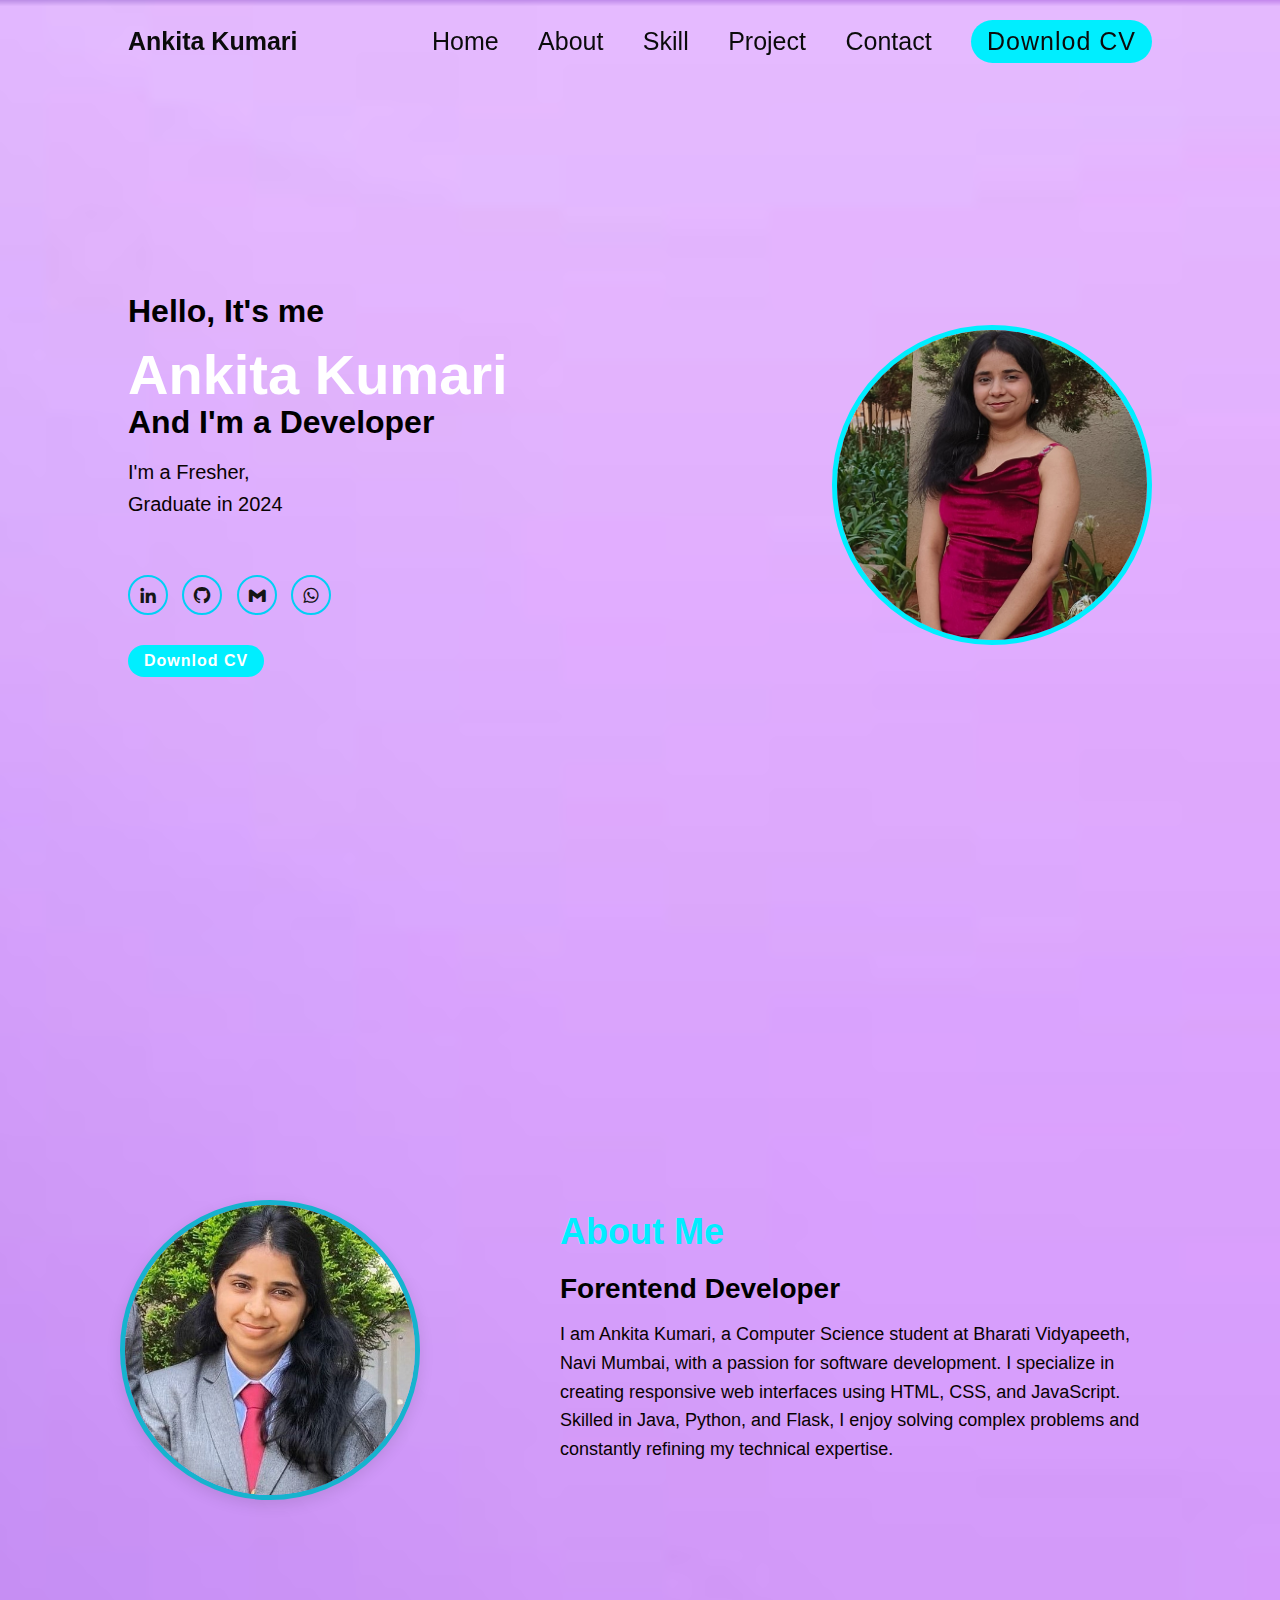
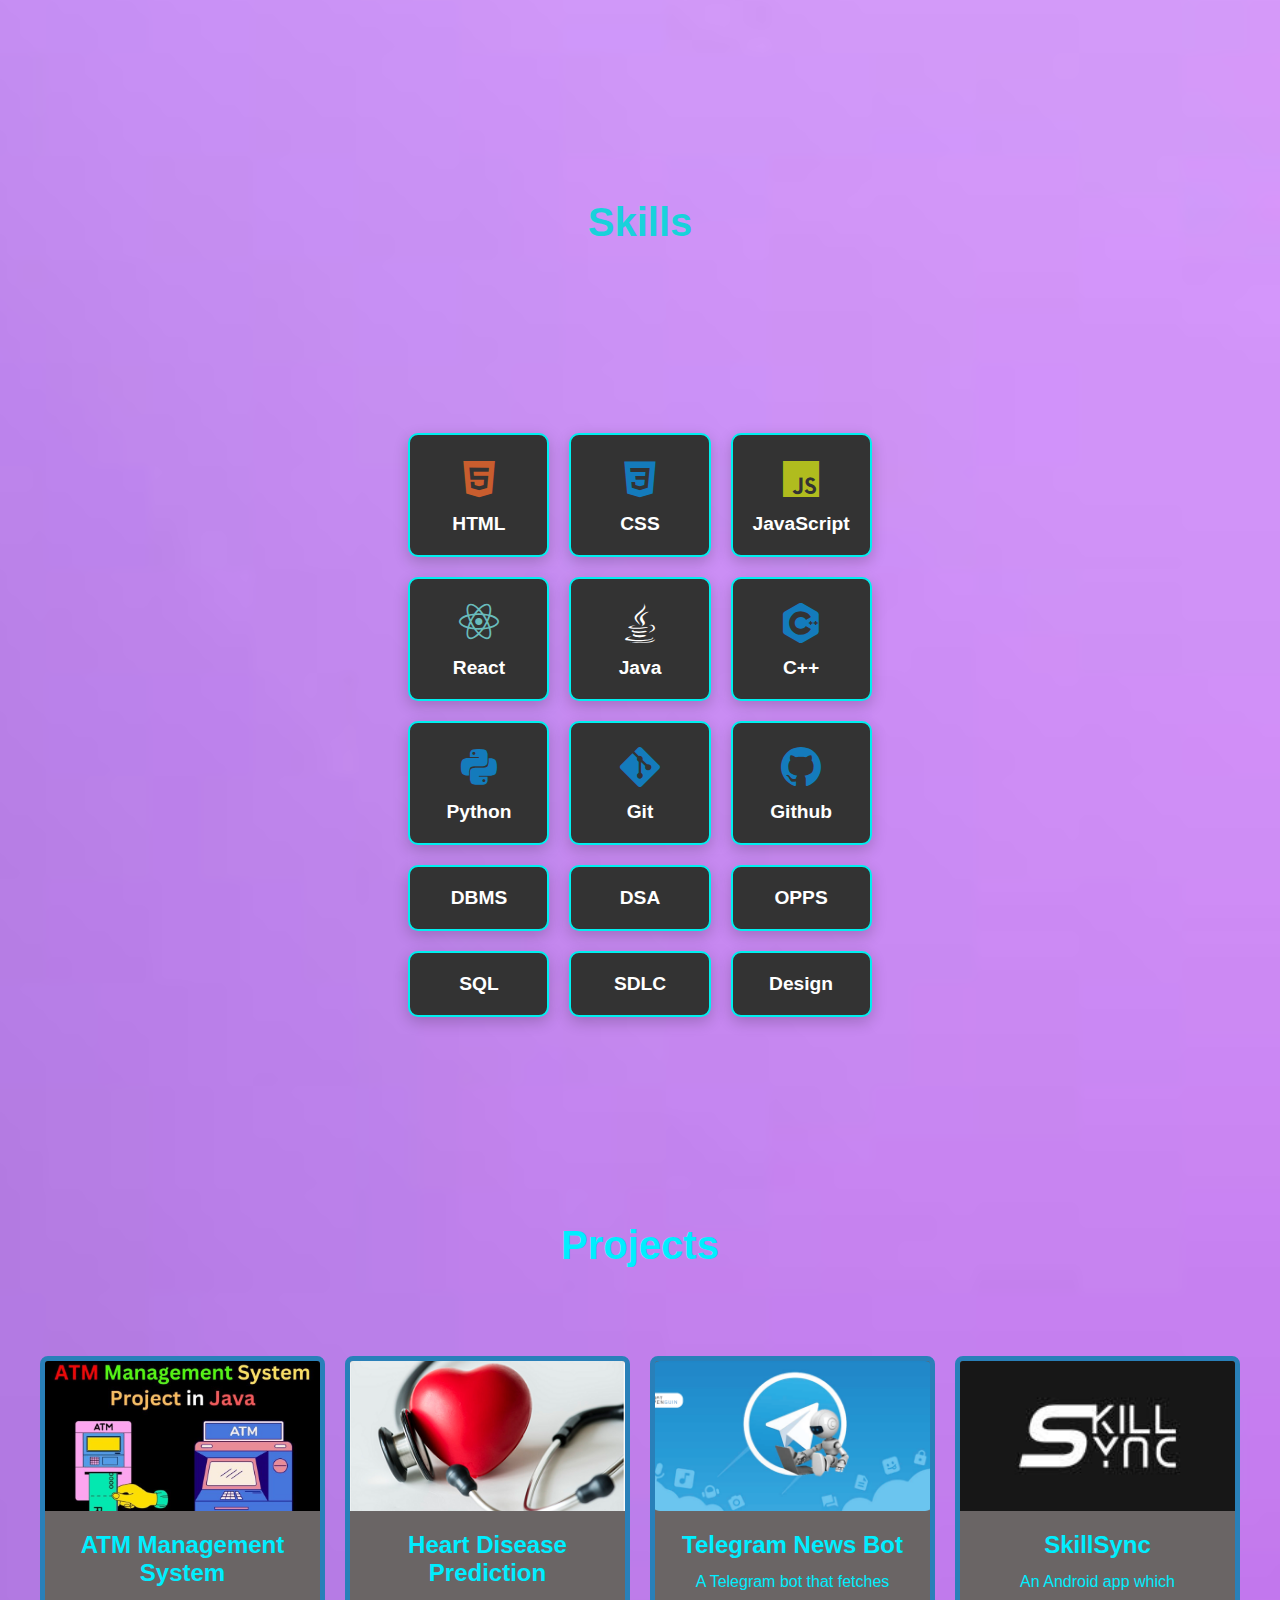
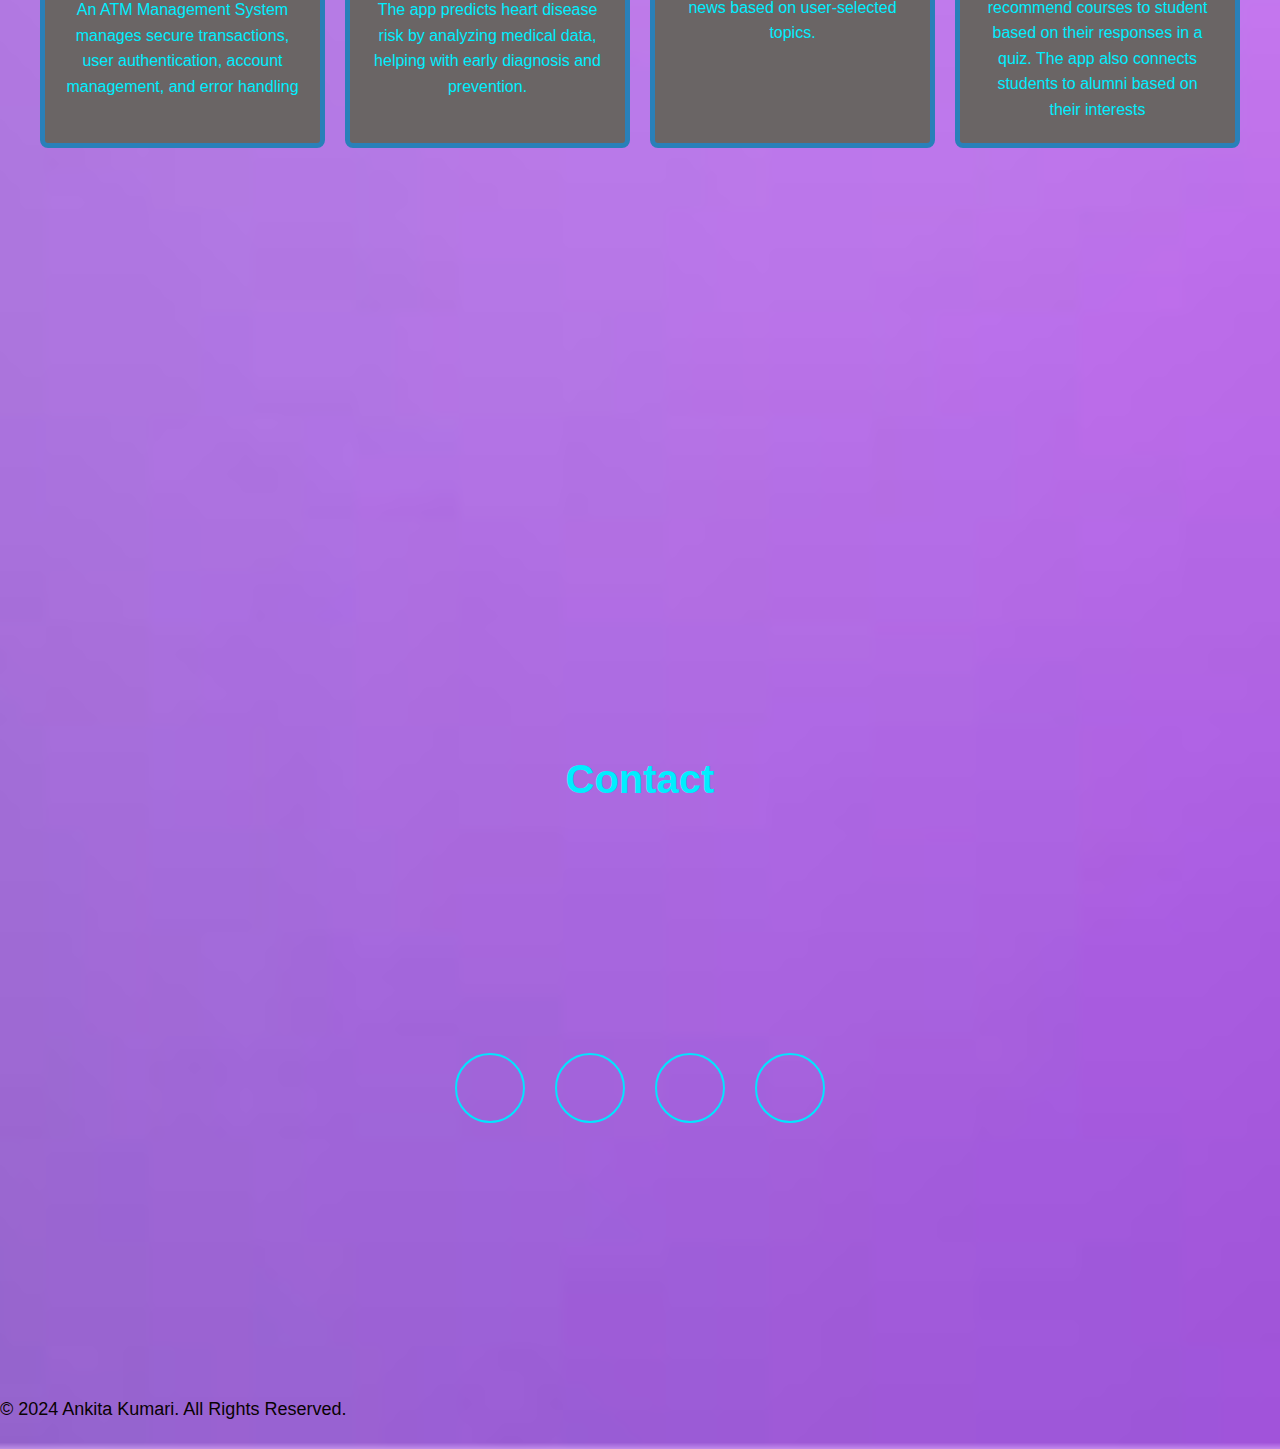
==== commit 3d0d687c: "remove spaces" ====
--- a/index.html
+++ b/index.html
@@ -24,7 +24,6 @@
 
         </nav>
     </header>
-    <!--home-->
         
  
     <section class="home" id="home">
@@ -191,7 +190,7 @@
             
 
                 <section id="contact" class="Contact">
-                <h2>Contact Info</h2>
+                <h2>Contact</h2>
                 <div class="contact-container">
                     <a href="https://linkedin.com/in/yourprofile" target="_blank" class="contact-link">
                         <i class="fab fa-linkedin"></i>
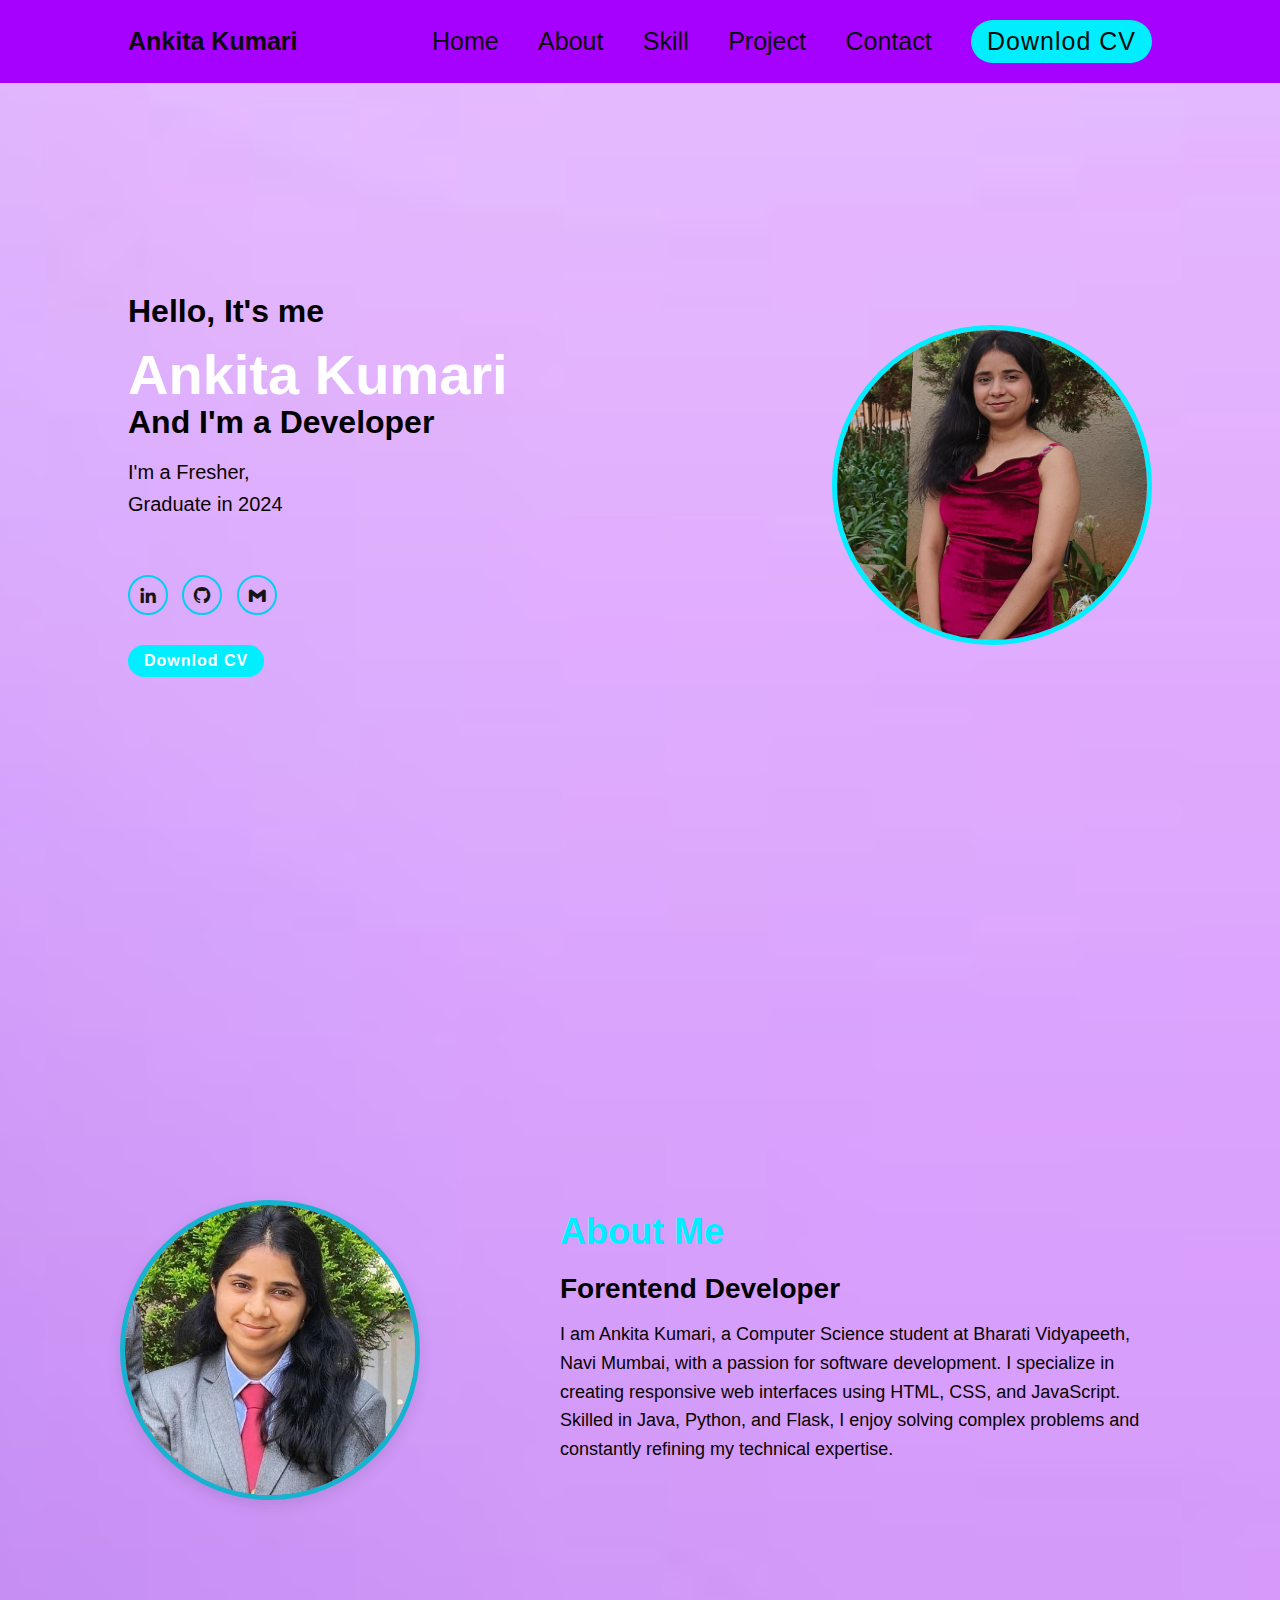
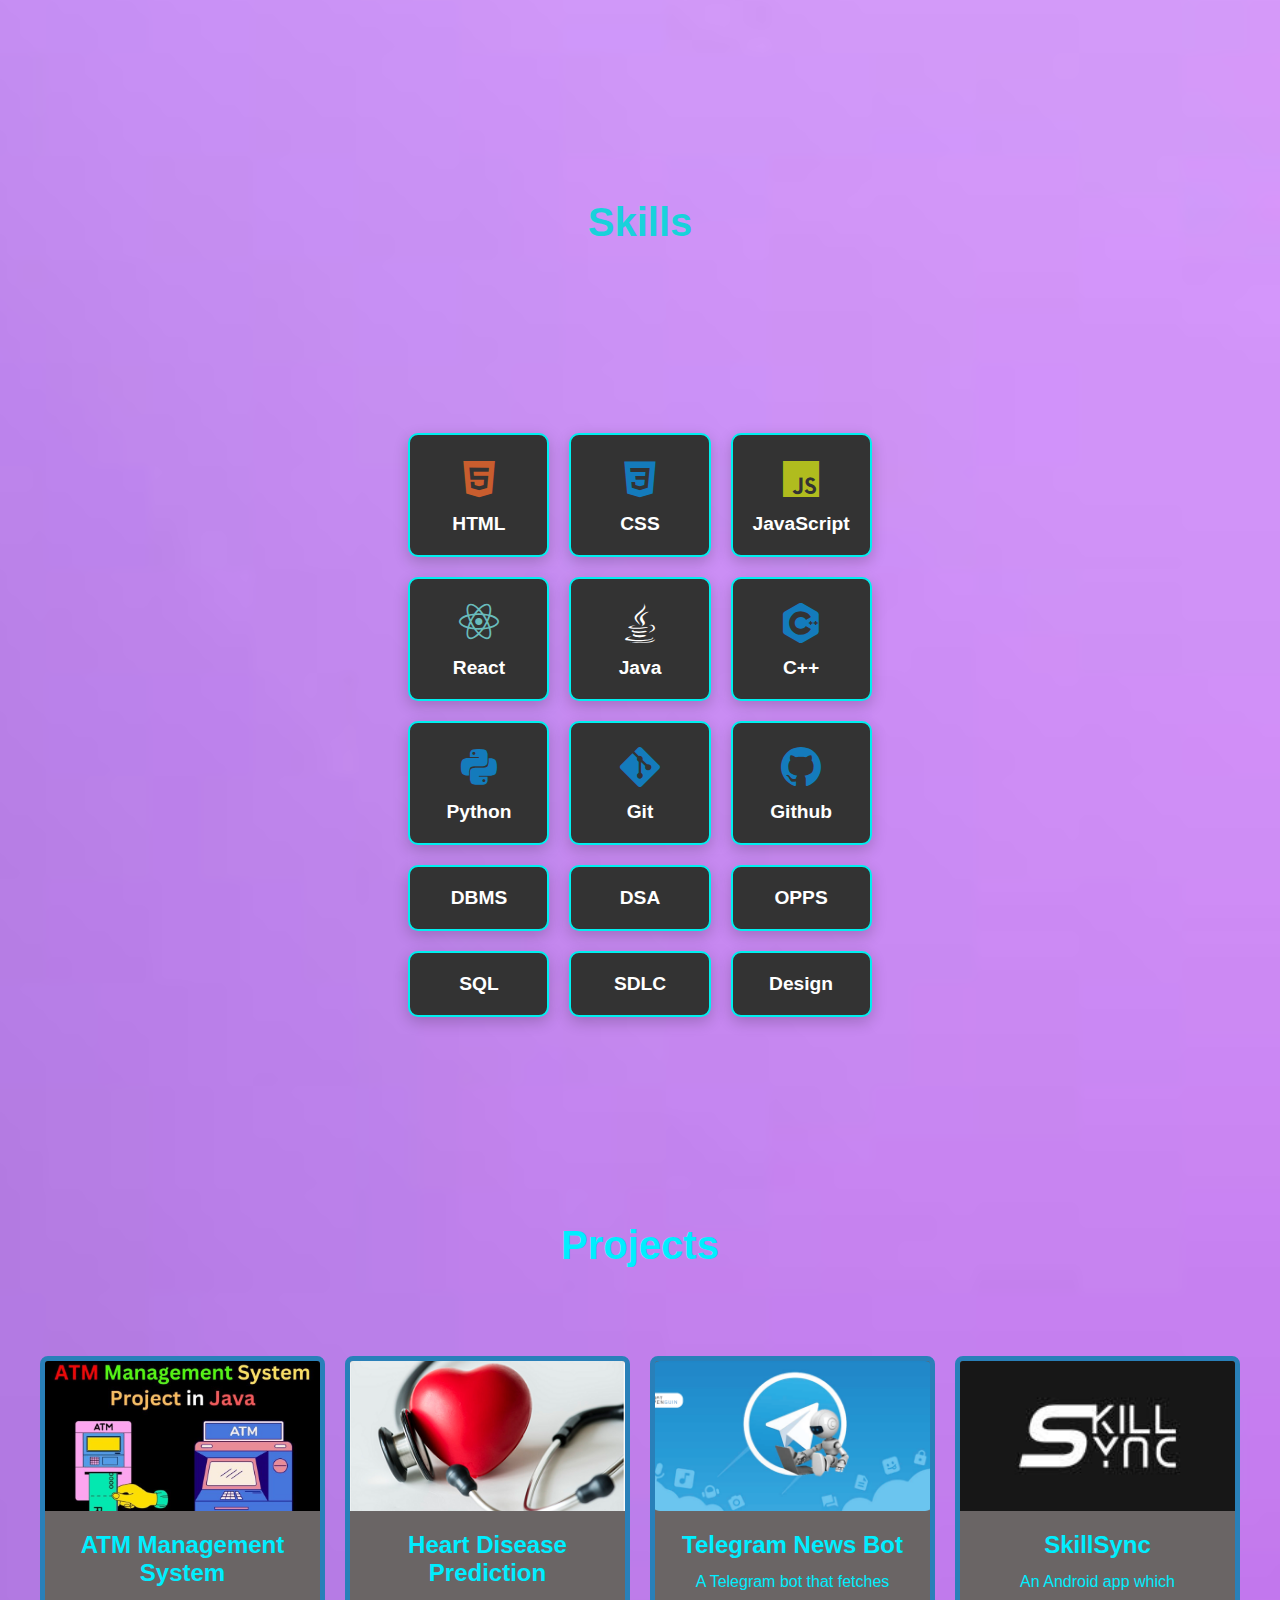
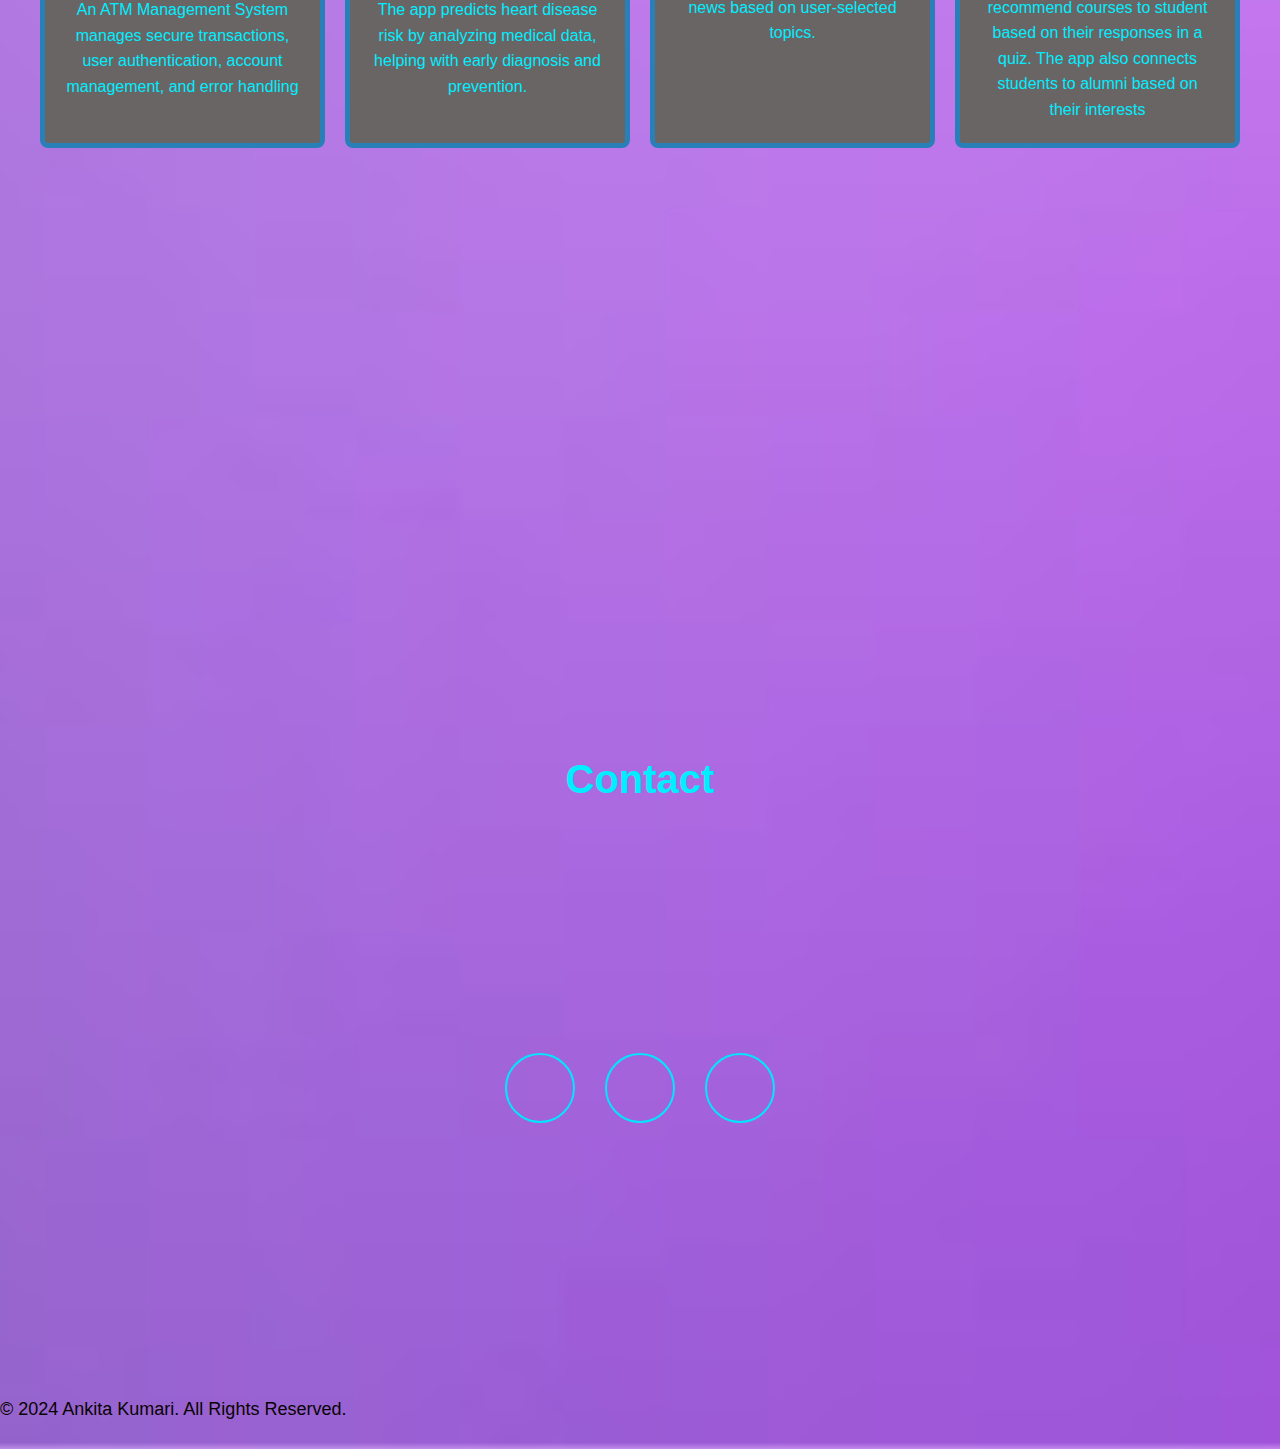
==== commit 483e2d13: "navbar" ====
--- a/index.html
+++ b/index.html
@@ -18,8 +18,8 @@
             <a href="#home">Home</a>
             <a href="#about" >About</a>
             <a href="#Skill">Skill</a>
-            <a href="#Project">Project</a>
-            <a href="#Contact">Contact</a>
+            <a href="#projects">Project</a>
+            <a href="#contact">Contact</a>
             <a href="Image/Ankita_Resume .pdf"class="btn">Downlod CV</a>
 
         </nav>
@@ -36,7 +36,6 @@
                 <a href="https://www.linkedin.com/in/ankita-kumari-023609249/"><i class='bx bxl-linkedin'></i></a>
                 <a href="https://github.com/ankitasri20"><i class='bx bxl-github'></i></a>
                 <a href="mailto:vermaankita0420@gmail.com"><i class='bx bxl-gmail' ></i></a>
-                <a href="https://wa.me/8210759146"><i class="bx bxl-whatsapp"></i></a>
             </div>
             <a href="Image/Ankita_Resume .pdf" class="btn">Downlod CV</a>
         </div>
@@ -132,10 +131,7 @@
 
     </div>
 </section>
-
-    
-
-            <section id="projects" class="Project">
+            <section class="Project" id="projects" >
                 <h2>Projects</h2>
                 <div class="projects-container">
                     <!-- Project 1 -->
@@ -184,7 +180,7 @@
                         </div>
                     </a>
                 </div>
-                    <!-- Add more projects as needed -->
+                    
                 </div>
             </section>
             
@@ -201,9 +197,6 @@
                     <a href="mailto:your.email@example.com" class="contact-link">
                         <i class="fas fa-envelope"></i>
                     </a>
-                    <a href="https://wa.me/yourwhatsapp" target="_blank" class="contact-link">
-                        <i class="fab fa-whatsapp"></i>
-                    </a>
                 </div>
             </section>
             
--- a/index.css
+++ b/index.css
@@ -30,7 +30,7 @@
     left: 0;
     width: 100%;
     padding: 20px 10%;
-    background-color: transparent;
+    background-color: rgb(166, 0, 255);
     display: flex;
     justify-content: space-between;
     align-items: center;
@@ -105,7 +105,10 @@
     background: #0ef;
     color: #081b29;
     box-shadow: 0 0 20px #0ef;
-}
+    /* background-color: #0ef;
+    color: white;
+    transition: background-color 0.3s ease; */
+} 
 .btn {
     display: inline-block;
     padding: 12px 28px;
@@ -227,7 +230,7 @@
 
 .skills-container {
     display: grid;
-    grid-template-columns: repeat(3, 1fr); /* Adjust based on how many columns you want */
+    grid-template-columns: repeat(3, 1fr); 
     gap: 20px;
     justify-content: center;
     padding: 20px;
@@ -272,24 +275,34 @@
     color: #19d2db;
 }
 
+@media (max-width: 768px) {
+    .skills-container, .projects-container {
+        grid-template-columns: repeat(2, 1fr);
+    }
+}
+@media (max-width: 500px) {
+    .skills-container, .projects-container {
+        grid-template-columns: 1fr;
+    }
+}
 
 
 
 .Project {
     display: flex;
     flex-direction: column;
-    align-items: center; /* Center horizontally */
-    justify-content: flex-start; /* Align to the top */
-    min-height: 100vh; /* Ensure it takes up full height */
-    padding-top: 2rem; /* Optional: Add some padding to top */
+    align-items: center; 
+    justify-content: flex-start;
+    min-height: 100vh;
+    padding-top: 2rem;
     text-align: center;
 }
 
 .Project h2 {
     margin: 0;
     padding: 1rem;
-    font-size: 2.5rem; /* Adjust as needed */
-    color: #ffffff; /* Change the color if necessary */
+    font-size: 2.5rem; 
+    color: #ffffff;
 }
 
 .projects-container {
@@ -297,7 +310,7 @@
     grid-template-columns: repeat(3, 1fr);
     gap: 2rem;
     width: 100%;
-    max-width: 1200px; /* Limit width of the project cards */
+    max-width: 1200px; 
     margin-top: 2rem;
 }
 
@@ -371,24 +384,24 @@
 .Contact {
     display: flex;
     flex-direction: column;
-    justify-content: space-evenly; /* Space between heading and icons */
-    height: 100vh; /* Full viewport height for the section */
+    justify-content: space-evenly;
+    height: 100vh;
     padding-top: 30px;
-    margin: 0; /* Ensure no extra margin on Contact section */
+    margin: 0;
   }
   
   .Contact h2 {
     font-size: 2.5rem;
     color: #0ef;
-    margin-top: 0; /* Ensure the heading is flush with the top */
+    margin-top: 0;
   }
   
   .contact-container {
     display: flex;
     justify-content: center;
-    gap: 30px; /* Space between icons */
-    margin: 0; /* Remove space below the icons */
-    padding: 0; /* Ensure no extra padding */
+    gap: 30px; 
+    margin: 0;
+    padding: 0;
   }
   
   .contact-link {
@@ -399,7 +412,7 @@
     align-items: center;
     width: 70px;
     height: 70px;
-    border: 2px solid #00e7ff; /* Neon blue circle */
+    border: 2px solid #00e7ff;
     border-radius: 50%;
     text-decoration: none;
     transition: transform 0.3s ease, background-color 0.3s ease, color 0.3s ease;
@@ -407,16 +420,15 @@
   
   .contact-link i {
     font-size: 2rem;
-    margin: 0; /* Remove any default margin */
+    margin: 0; 
   }
   
   .contact-link:hover {
-    background-color: #00e7ff; /* Neon blue on hover */
+    background-color: #00e7ff; 
     color: #fff;
-    transform: scale(1.1); /* Slight zoom on hover */
-  }
-  
-  /* Responsive for smaller screens */
+    transform: scale(1.1);
+  }
+
   @media (max-width: 768px) {
     .contact-container {
       flex-direction: column;
@@ -428,19 +440,26 @@
       height: 60px;
     }
   }
+  @media (max-width: 768px) {
+    .skills-container, .projects-container {
+        grid-template-columns: repeat(2, 1fr);
+    }
+}
+@media (max-width: 500px) {
+    .skills-container, .projects-container {
+        grid-template-columns: 1fr;
+    }
+}
+
   
 .footer {
-    /* background-color: #333; */
     color: #fff;
     text-align: center;
     padding: 10px 0;
     width: 100%;
-    /* background-image: linear-gradient(to right, #8e2de2, #4a00e0); */
 }
 
 .footer p {
      margin: center;
     font-size: 14px;
-    /* color: black; Adjust text color for visibility */
-    /* display: inline-block; */
-}
+}
